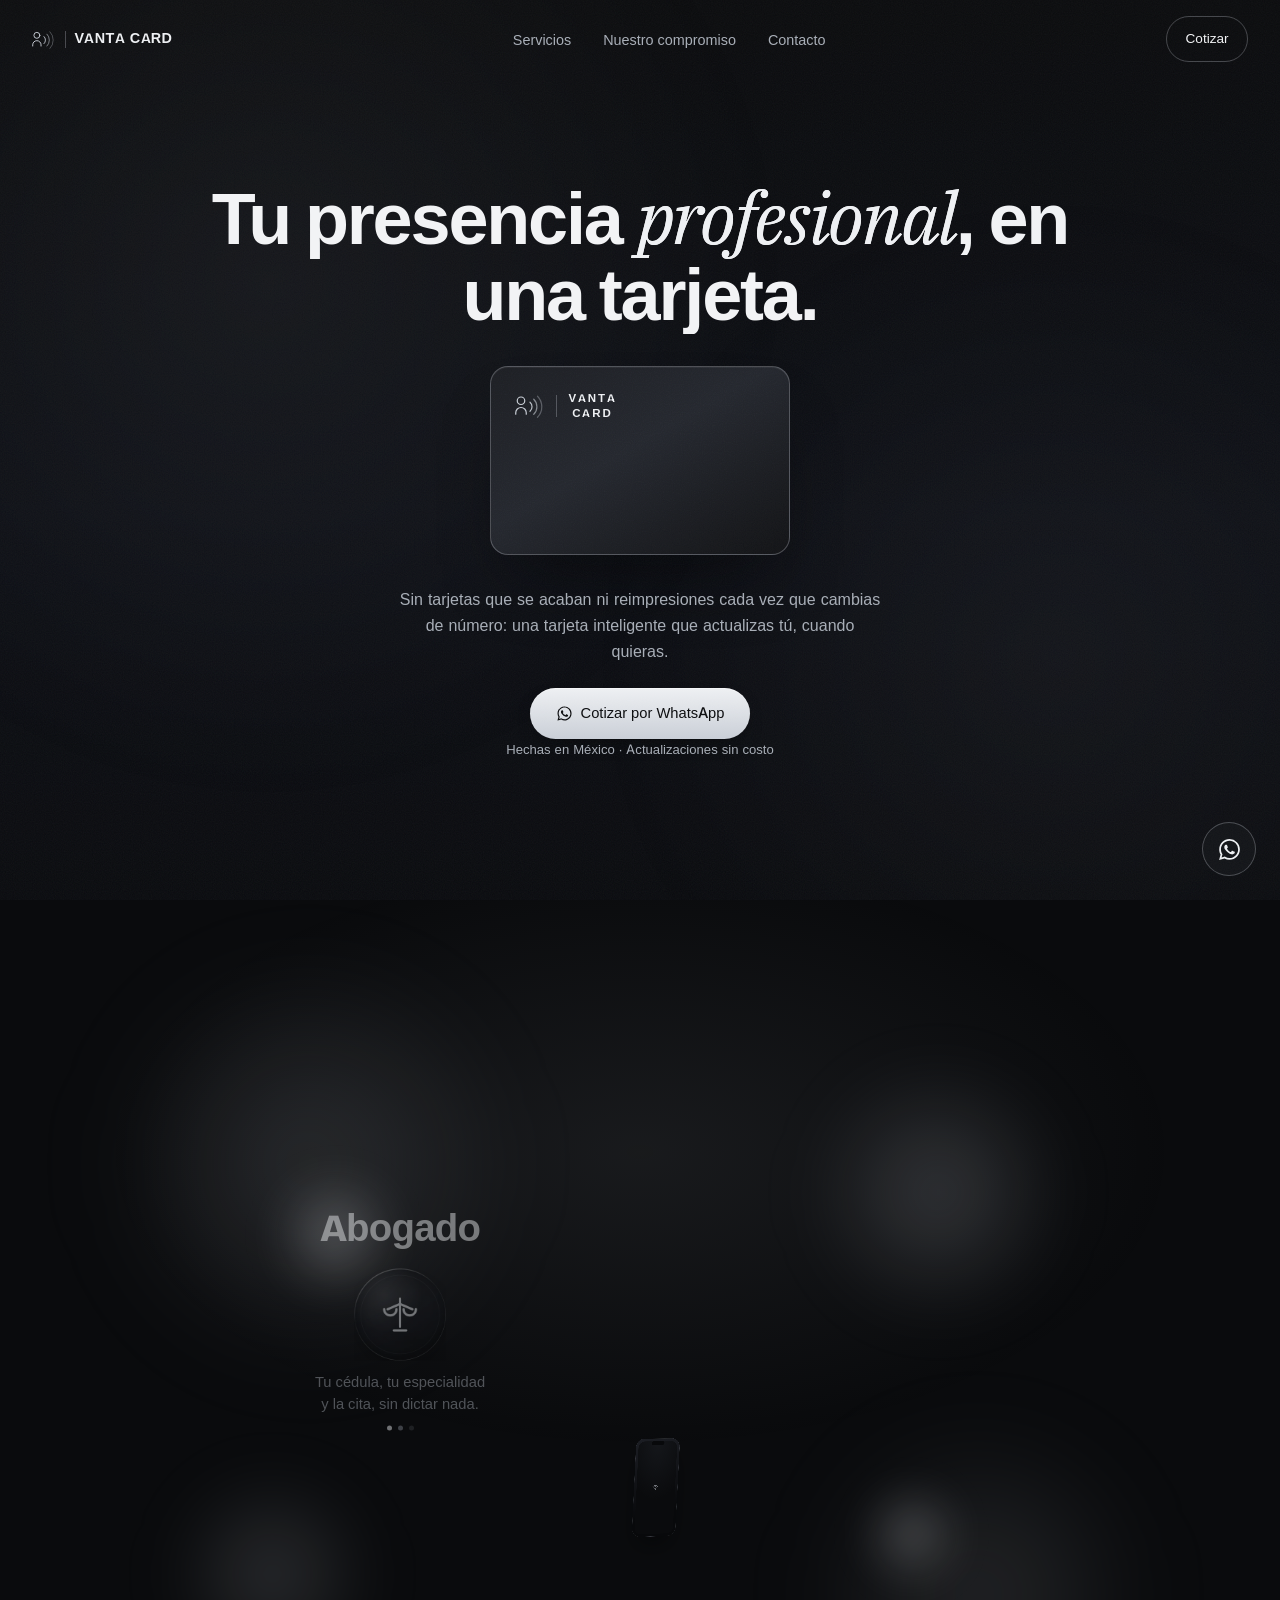
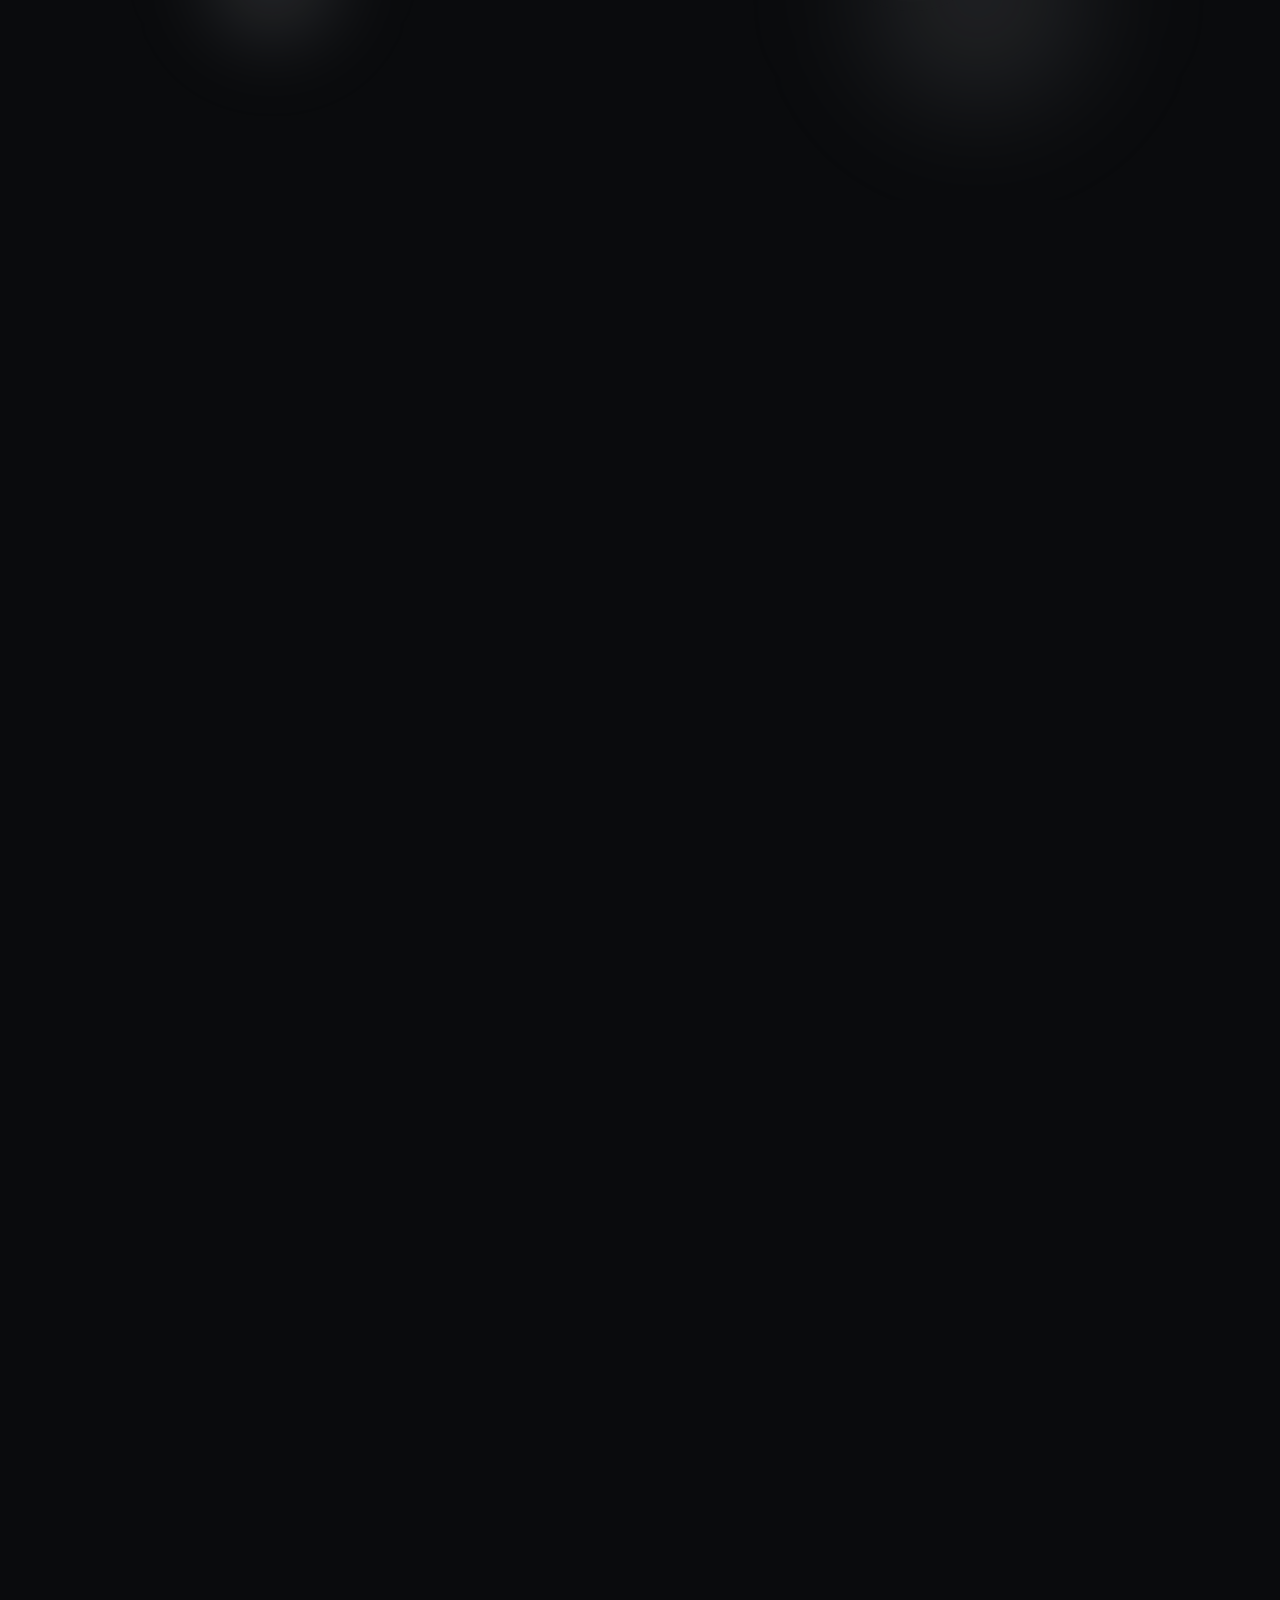
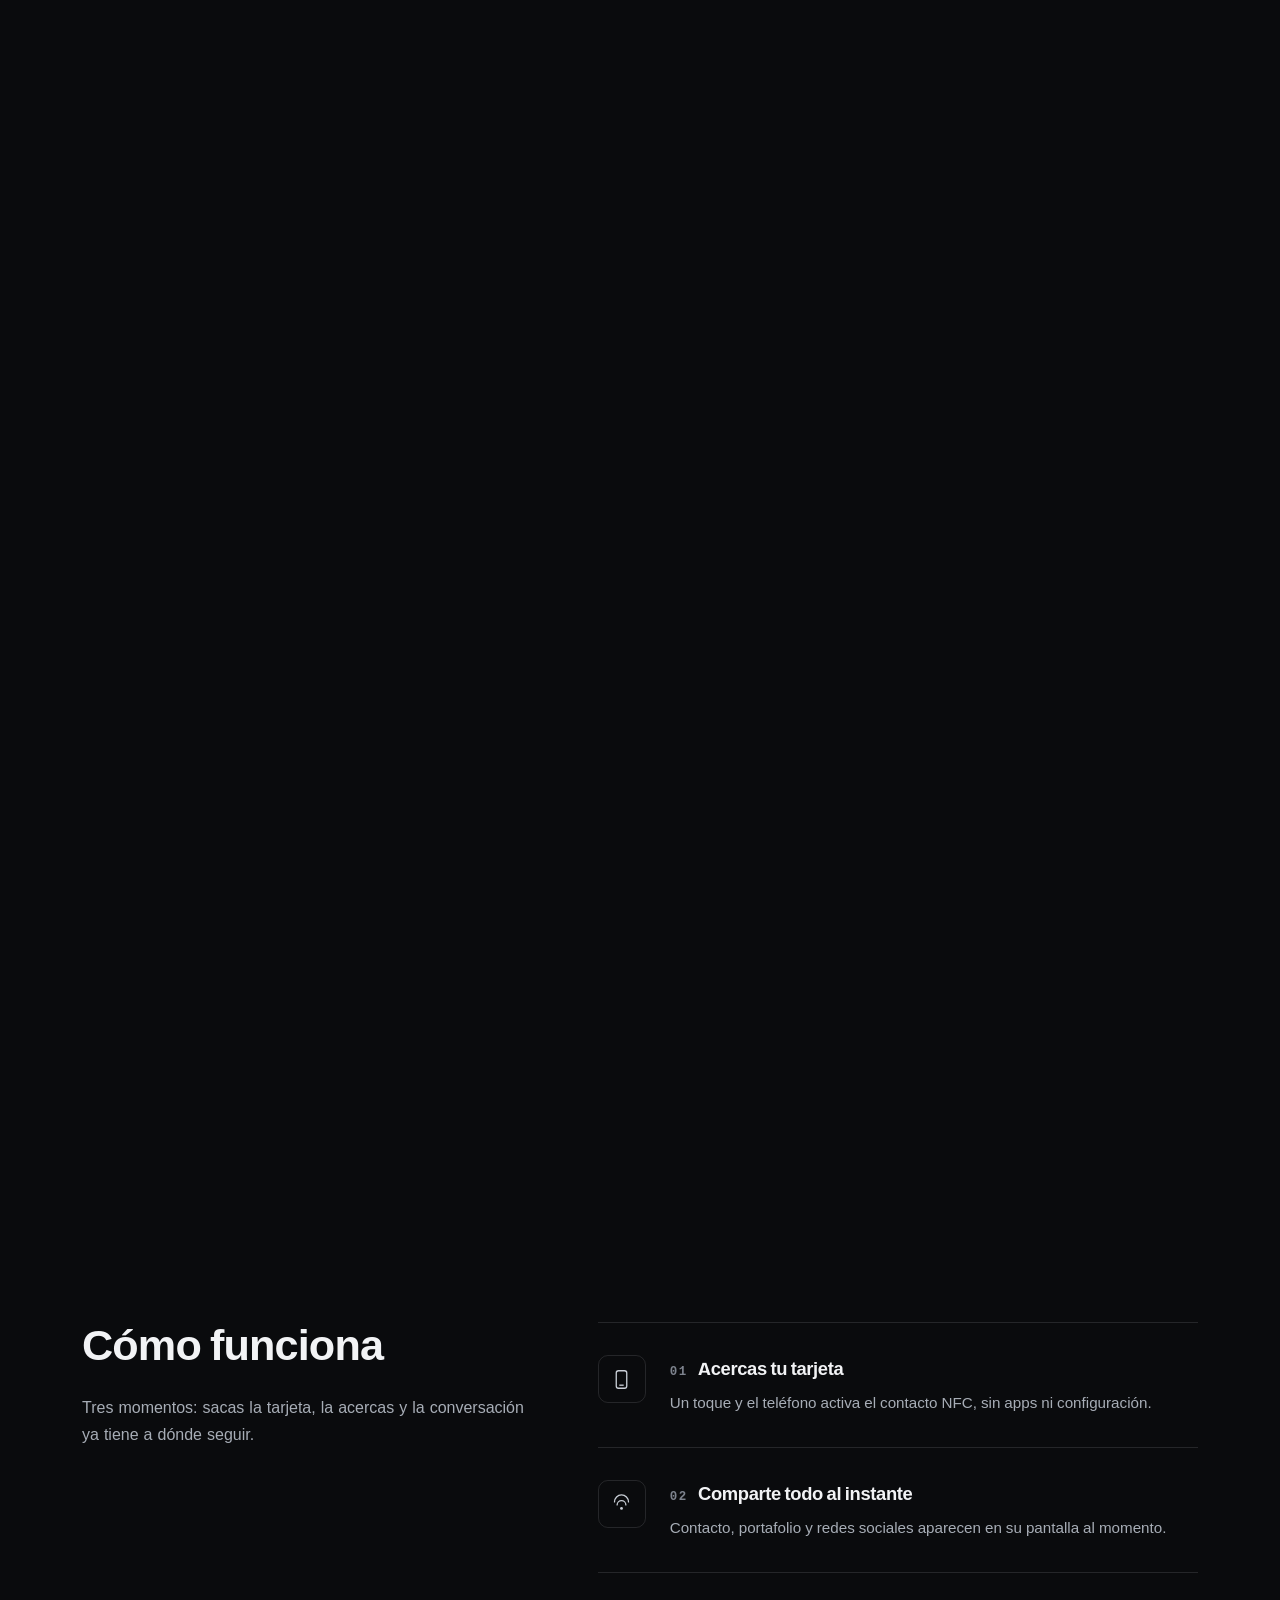
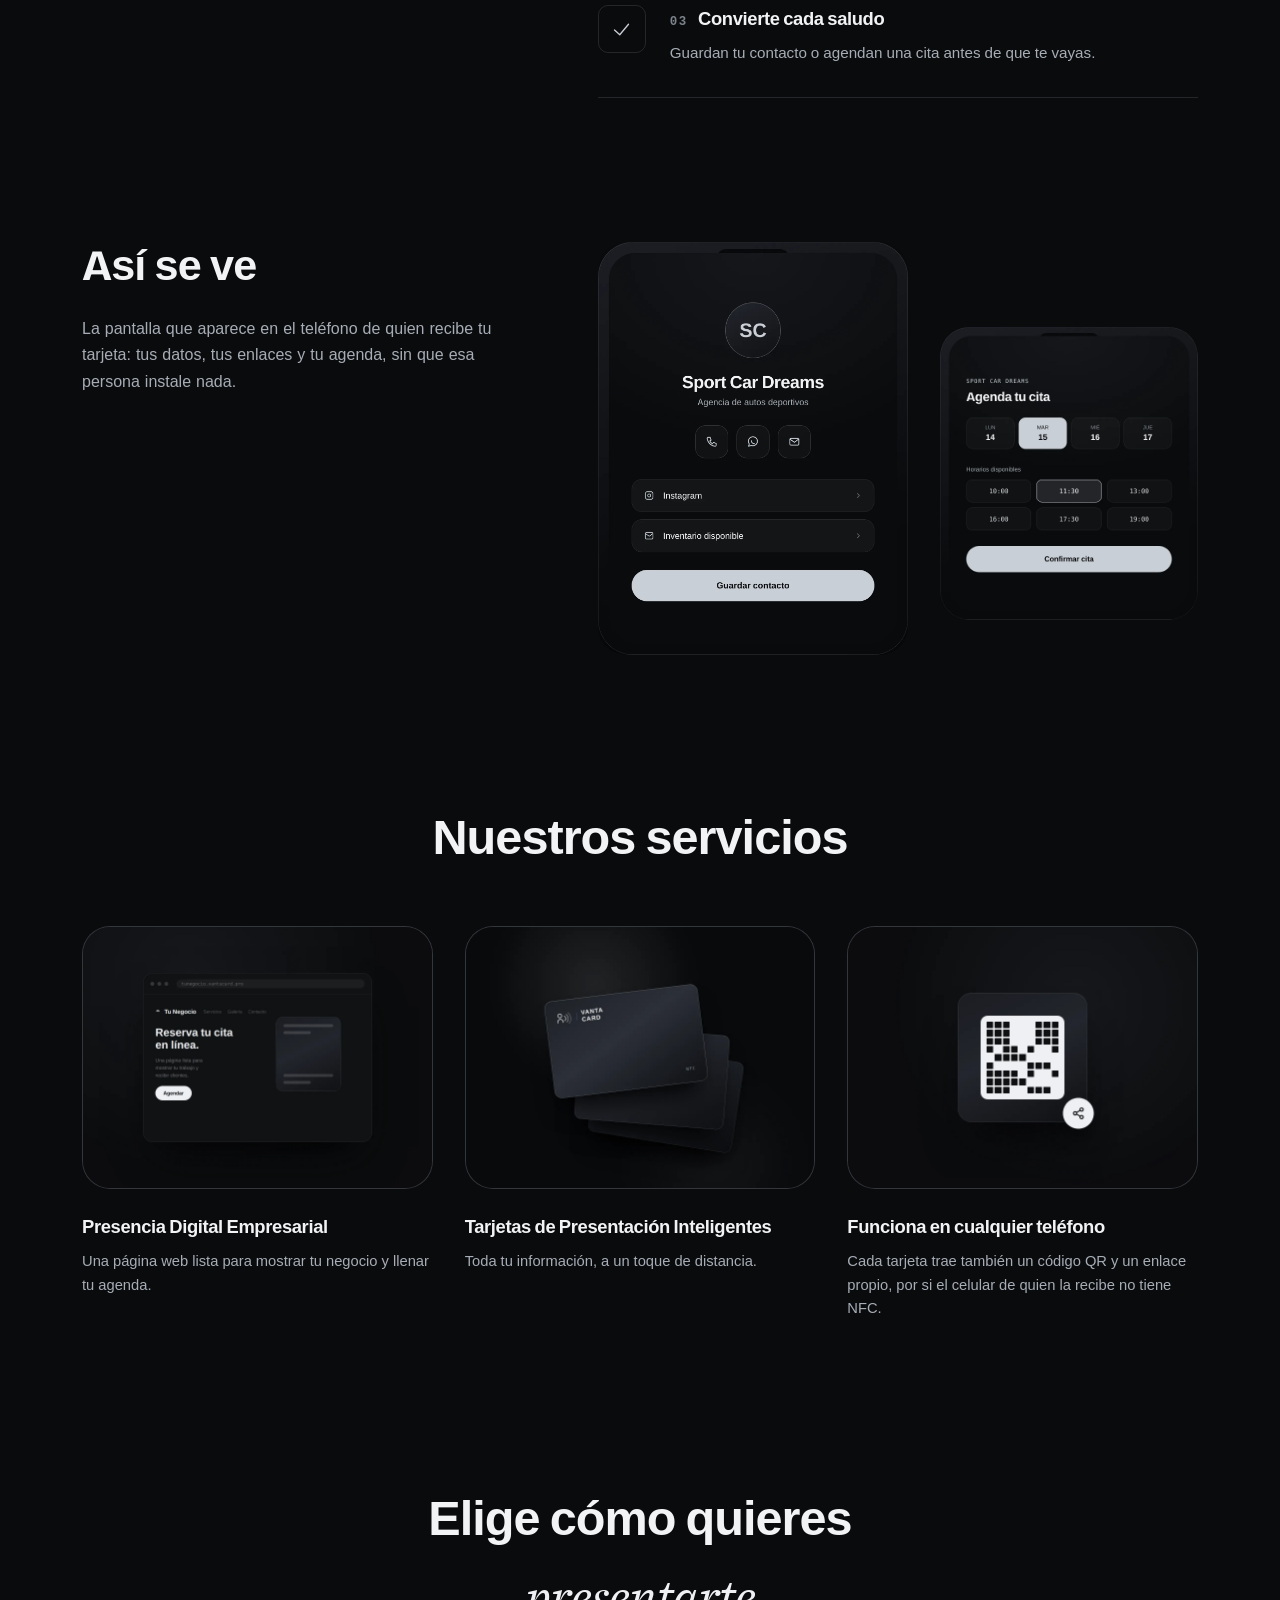
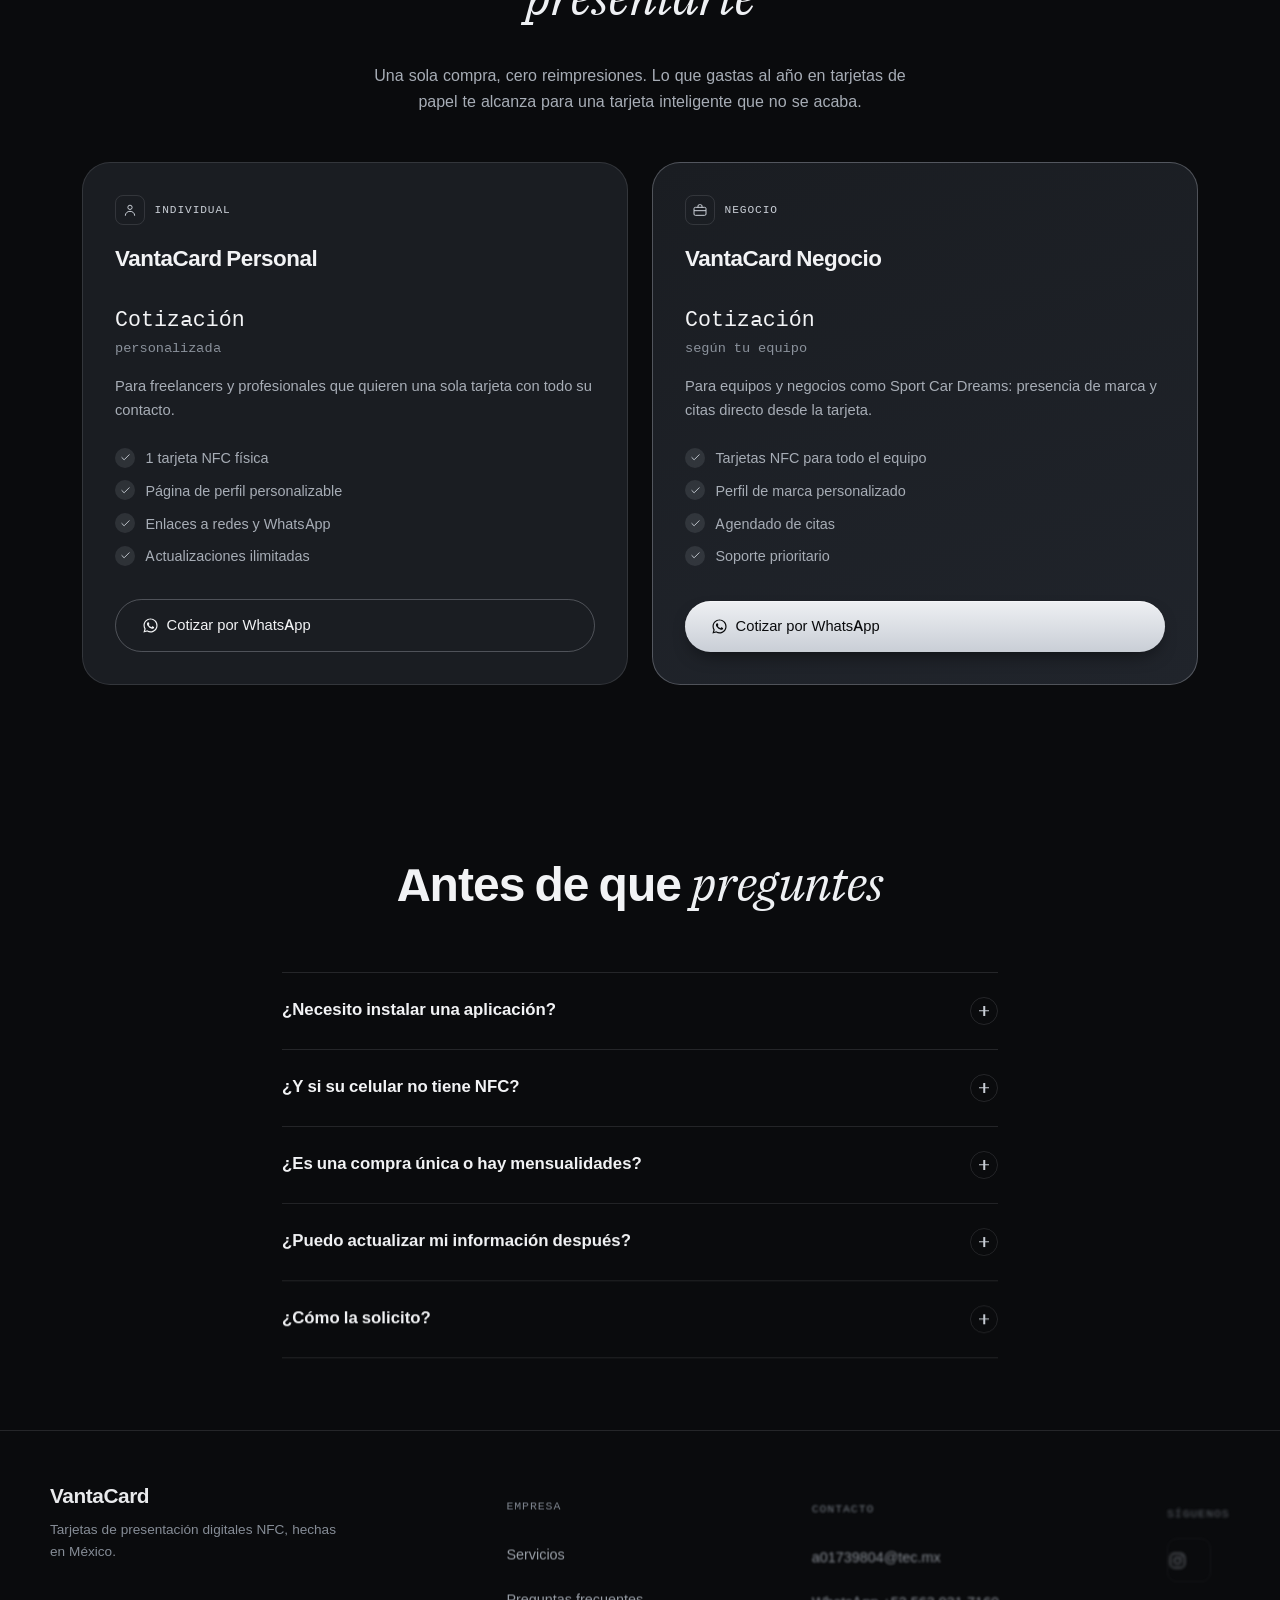
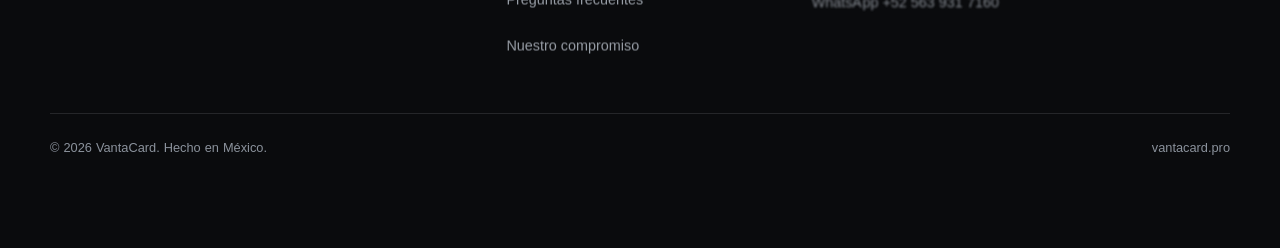
==== vantacard-web/index.html @ 32fe0dd3 "Write the three profiles for the people they name, and close on the card **Abogado, Emprendedor, Emp" ====
<!DOCTYPE html>
<html lang="es">
<head>
<meta charset="UTF-8" />
<meta name="viewport" content="width=device-width, initial-scale=1.0" />
<title>VantaCard: Tarjetas de presentación digitales NFC</title>
<meta name="description" content="Tarjetas de presentación digitales con NFC. Comparte tu contacto, portafolio y redes con un solo toque. Sin apps, sin papel, sin fricción." />
<meta name="theme-color" content="#0a0b0d" />

<!-- Open Graph -->
<meta property="og:type" content="website" />
<meta property="og:site_name" content="VantaCard" />
<meta property="og:title" content="VantaCard: Tarjetas de presentación digitales NFC" />
<meta property="og:description" content="Comparte tu contacto, portafolio y redes con un solo toque. Sin apps, sin papel, sin fricción." />
<meta property="og:url" content="https://vantacard.pro" />
<meta property="og:image" content="https://vantacard.pro/assets/og-image.jpg" />
<meta property="og:image:width" content="1200" />
<meta property="og:image:height" content="630" />
<meta property="og:locale" content="es_MX" />

<!-- Twitter -->
<meta name="twitter:card" content="summary_large_image" />
<meta name="twitter:title" content="VantaCard: Tarjetas de presentación digitales NFC" />
<meta name="twitter:description" content="Comparte tu contacto, portafolio y redes con un solo toque." />
<meta name="twitter:image" content="https://vantacard.pro/assets/og-image.jpg" />

<link rel="canonical" href="https://vantacard.pro" />
<link rel="icon" href="assets/favicon.svg" type="image/svg+xml" />
<link rel="icon" href="assets/favicon-32x32.png" sizes="32x32" type="image/png" />
<link rel="icon" href="assets/favicon-16x16.png" sizes="16x16" type="image/png" />
<link rel="apple-touch-icon" href="assets/apple-touch-icon.png" />
<link rel="manifest" href="manifest.json" />

<link rel="stylesheet" href="css/fonts.css" />
<link rel="stylesheet" href="css/styles.css" />

<script type="application/ld+json">
{
  "@context": "https://schema.org",
  "@type": "Organization",
  "name": "VantaCard",
  "url": "https://vantacard.pro",
  "logo": "https://vantacard.pro/assets/icon-512.png",
  "description": "Tarjetas de presentación digitales NFC. Comparte tu contacto, portafolio y redes con un solo toque.",
  "email": "a01739804@tec.mx",
  "telephone": "+525639317160",
  "sameAs": ["https://www.instagram.com/vantacard.pro/"]
}
</script>
</head>
<body>

<a href="#top" class="skip-link">Saltar al contenido</a>

<div class="tone" aria-hidden="true">
  <div class="tone__wash" id="toneWash"></div>
  <div class="tone__glow tone__glow--a" id="toneGlowA"></div>
  <div class="tone__glow tone__glow--b" id="toneGlowB"></div>
</div>

<nav class="nav" id="nav">
  <a href="#top" class="nav__logo">
    <span class="brand-mark brand-mark--compact">
      <svg class="brand-mark__icon" viewBox="0 0 40 32" fill="none" stroke="currentColor" stroke-width="1.6" stroke-linecap="round">
        <circle cx="8" cy="9" r="5"/>
        <path d="M1 27v-2a7 7 0 0 1 7-7 7 7 0 0 1 7 7v2" stroke-linejoin="round"/>
        <path d="M20 11a8 8 0 0 1 0 12" opacity="0.9"/>
        <path d="M25 7a14 14 0 0 1 0 20" opacity="0.6"/>
        <path d="M30 3a20 20 0 0 1 0 28" opacity="0.35"/>
      </svg>
      <span class="brand-mark__divider" aria-hidden="true"></span>
      <span class="brand-mark__wordmark"><span>Vanta</span><span>Card</span></span>
    </span>
  </a>
  <div class="nav__links">
    <a href="#servicios">Servicios</a>
    <a href="compromiso.html">Nuestro compromiso</a>
    <a href="#contacto">Contacto</a>
  </div>
  <a class="nav__cta" href="https://wa.me/525639317160?text=Hola%20VantaCard%2C%20me%20interesa%20una%20tarjeta%20digital%20NFC.%20%C2%BFMe%20pueden%20dar%20m%C3%A1s%20informaci%C3%B3n%3F" target="_blank" rel="noopener">Cotizar</a>
</nav>

<main id="top">

  <!-- ============== HERO ============== -->
  <section class="identity" id="inicio">
    <div class="identity__inner hero-enter">
      <h1>Tu presencia <span class="accent-italic">profesional</span>, en una tarjeta.</h1>
      <div class="identity__card">
        <div class="card-face__top">
          <span class="brand-mark">
            <svg class="brand-mark__icon" viewBox="0 0 40 32" fill="none" stroke="currentColor" stroke-width="1.6" stroke-linecap="round">
              <circle cx="8" cy="9" r="5"/>
              <path d="M1 27v-2a7 7 0 0 1 7-7 7 7 0 0 1 7 7v2" stroke-linejoin="round"/>
              <path d="M20 11a8 8 0 0 1 0 12" opacity="0.9"/>
              <path d="M25 7a14 14 0 0 1 0 20" opacity="0.6"/>
              <path d="M30 3a20 20 0 0 1 0 28" opacity="0.35"/>
            </svg>
            <span class="brand-mark__divider" aria-hidden="true"></span>
            <span class="brand-mark__wordmark"><span>Vanta</span><span>Card</span></span>
          </span>
        </div>
      </div>
      <p>Sin tarjetas que se acaban ni reimpresiones cada vez que cambias de número: una tarjeta inteligente que actualizas tú, cuando quieras.</p>
      <a class="btn btn--primary" href="https://wa.me/525639317160?text=Hola%20VantaCard%2C%20me%20interesa%20una%20tarjeta%20digital%20NFC.%20%C2%BFMe%20pueden%20dar%20m%C3%A1s%20informaci%C3%B3n%3F" target="_blank" rel="noopener"><svg class="btn__icon" viewBox="0 0 24 24" fill="currentColor" aria-hidden="true"><path d="M12.04 2C6.58 2 2.13 6.45 2.13 11.91c0 1.75.46 3.45 1.32 4.95L2 22l5.25-1.38a9.9 9.9 0 0 0 4.79 1.22h.01c5.46 0 9.91-4.45 9.91-9.91 0-2.65-1.03-5.14-2.9-7.01A9.82 9.82 0 0 0 12.04 2Zm0 18.15h-.01a8.2 8.2 0 0 1-4.19-1.15l-.3-.18-3.12.82.83-3.04-.2-.31a8.22 8.22 0 0 1-1.26-4.38c0-4.54 3.7-8.23 8.25-8.23 2.2 0 4.27.86 5.83 2.42a8.2 8.2 0 0 1 2.41 5.83c0 4.54-3.69 8.22-8.24 8.22Zm4.52-6.16c-.25-.12-1.47-.72-1.69-.81-.23-.08-.39-.12-.56.13-.16.24-.64.8-.78.97-.14.16-.29.18-.54.06-.25-.13-1.05-.39-1.99-1.23-.74-.66-1.23-1.47-1.38-1.72-.14-.25-.01-.38.11-.5.11-.11.25-.29.37-.43.13-.15.17-.25.25-.41.09-.17.04-.31-.02-.43-.06-.13-.56-1.34-.76-1.84-.2-.48-.41-.42-.56-.43h-.48c-.17 0-.43.06-.66.31-.22.25-.87.85-.87 2.07s.9 2.4 1.02 2.56c.12.17 1.75 2.67 4.25 3.75.59.25 1.05.4 1.41.52.59.19 1.13.16 1.56.1.48-.07 1.47-.6 1.68-1.18.21-.58.21-1.08.14-1.18-.06-.11-.22-.17-.47-.29Z"/></svg>Cotizar por WhatsApp</a>
      <p class="hero-note">Hechas en México · Actualizaciones sin costo</p>
    </div>
  </section>

  <!-- ============== 3D SCENE — the demonstration ============== -->
  <section class="hero-scene" id="heroScene" aria-label="Presentación animada de VantaCard">
    <div class="hero-scene__stage" id="stage">

      <div class="orbs orbs--back" id="orbsBack" aria-hidden="true">
        <span class="orb"></span>
        <span class="orb"></span>
      </div>
      <div class="orbs orbs--mid" id="orbsMid" aria-hidden="true">
        <span class="orb"></span>
        <span class="orb"></span>
      </div>

      <div class="scene-3d">
        <div class="scene-3d__world" id="world">

          <div class="card-3d" id="card3d" aria-hidden="true">
            <div class="card-3d__inner">
              <div class="card-face__top">
                <span class="brand-mark">
                  <svg class="brand-mark__icon" viewBox="0 0 40 32" fill="none" stroke="currentColor" stroke-width="1.6" stroke-linecap="round">
                    <circle cx="8" cy="9" r="5"/>
                    <path d="M1 27v-2a7 7 0 0 1 7-7 7 7 0 0 1 7 7v2" stroke-linejoin="round"/>
                    <path d="M20 11a8 8 0 0 1 0 12" opacity="0.9"/>
                    <path d="M25 7a14 14 0 0 1 0 20" opacity="0.6"/>
                    <path d="M30 3a20 20 0 0 1 0 28" opacity="0.35"/>
                  </svg>
                  <span class="brand-mark__divider" aria-hidden="true"></span>
                  <span class="brand-mark__wordmark"><span>Vanta</span><span>Card</span></span>
                </span>
              </div>
              <div>
                <div class="card-3d__name">Sport Car Dreams</div>
                <div class="card-3d__role">Cuenta de negocio · NFC 013</div>
              </div>
            </div>
          </div>

          <div class="phone-3d" id="phone3d" aria-hidden="true">
            <div class="phone-3d__inner">
              <div class="phone-3d__notch"></div>
              <div class="phone-3d__screen" id="phoneScreen">
                <svg class="phone-3d__glyph" viewBox="0 0 24 24" fill="none" stroke="currentColor" stroke-width="1.4">
                  <path d="M4 9a8 8 0 0 1 12 0" stroke-linecap="round"/>
                  <path d="M6.5 11.5a5 5 0 0 1 8 0" stroke-linecap="round"/>
                  <path d="M9 14a2 2 0 0 1 3 0" stroke-linecap="round"/>
                  <circle cx="10.5" cy="16.2" r="1.2" fill="currentColor" stroke="none"/>
                </svg>
              </div>
            </div>
          </div>

          <div class="nfc-ripple" id="nfcRipple" aria-hidden="true"></div>
          <div class="screen-glow" id="screenGlow" aria-hidden="true"></div>
          <div class="contact-shadow" id="contactShadow" aria-hidden="true"></div>

        </div>
      </div>

      <div class="orbs orbs--front" id="orbsFront" aria-hidden="true">
        <span class="orb"></span>
        <span class="orb"></span>
      </div>


      <!-- Plays once on load, independent of scroll: the card spins and
           flies to one side to show who it's for, then spins back to
           center before the phone-approach animation (scroll-driven)
           takes over. -->
      <div class="profile-panel" id="profilePanel" aria-hidden="true">
        <span class="profile-panel__label" id="profileLabel">Abogado</span>
        <img class="profile-panel__icon" id="profileIcon" src="assets/badge-abogado.webp" alt="" width="200" height="200" />
        <p class="profile-panel__benefit" id="profileBenefit">Tu cédula, tu especialidad y la cita, sin dictar nada.</p>
        <div class="profile-panel__dots" id="profileDots">
          <span class="profile-panel__dot profile-panel__dot--active"></span>
          <span class="profile-panel__dot"></span>
          <span class="profile-panel__dot"></span>
        </div>
      </div>

      <!-- Fades in during the very last stretch of the pinned
           animation, mirroring the identity section's own headline
           word for word (kept out of the accessibility tree since
           it's a transient echo, not new content) — so the moment
           the scene finishes fading out, that message is already on
           screen instead of a stretch of empty black before the real
           section scrolls up into view. -->
      <p class="hero-payoff" id="heroPayoff" aria-hidden="true">Un toque y ya estás en su teléfono.</p>

    </div>
  </section>

  <!-- ============== REVEALED CONTENT ============== -->
  <div class="reveal-content" id="revealContent">


    <section class="chapter" id="como-funciona">
      <div class="chapter__aside reveal-group">
        <h2>Cómo funciona</h2>
        <p>Tres momentos: sacas la tarjeta, la acercas y la conversación ya tiene a dónde seguir.</p>
      </div>
      <div class="chapter__body steps">

        <article class="step reveal-up">
          <span class="step__icon">
            <svg viewBox="0 0 24 24" fill="none" stroke="currentColor" stroke-width="1.5">
              <rect x="6" y="2" width="12" height="20" rx="2.5"/>
              <path d="M9.5 18.5h5"/>
            </svg>
          </span>
          <div>
            <h3 class="step__title"><span class="step__index">01</span>Acercas tu tarjeta</h3>
            <p>Un toque y el teléfono activa el contacto NFC, sin apps ni configuración.</p>
          </div>
        </article>

        <article class="step reveal-up">
          <span class="step__icon">
            <svg viewBox="0 0 24 24" fill="none" stroke="currentColor" stroke-width="1.5">
              <path d="M4 9a8 8 0 0 1 16 0" stroke-linecap="round"/>
              <path d="M7 12.5a5 5 0 0 1 10 0" stroke-linecap="round"/>
              <circle cx="12" cy="16.5" r="1.6" fill="currentColor" stroke="none"/>
            </svg>
          </span>
          <div>
            <h3 class="step__title"><span class="step__index">02</span>Comparte todo al instante</h3>
            <p>Contacto, portafolio y redes sociales aparecen en su pantalla al momento.</p>
          </div>
        </article>

        <article class="step reveal-up">
          <span class="step__icon">
            <svg viewBox="0 0 24 24" fill="none" stroke="currentColor" stroke-width="1.5">
              <path d="M4 12.5 10 18 20 6" stroke-linecap="round" stroke-linejoin="round"/>
            </svg>
          </span>
          <div>
            <h3 class="step__title"><span class="step__index">03</span>Convierte cada saludo</h3>
            <p>Guardan tu contacto o agendan una cita antes de que te vayas.</p>
          </div>
        </article>

      </div>
    </section>

    <section class="chapter showcase" id="asi-se-ve">
      <div class="chapter__aside reveal-group">
        <h2>Así se ve</h2>
        <p>La pantalla que aparece en el teléfono de quien recibe tu tarjeta: tus datos, tus enlaces y tu agenda, sin que esa persona instale nada.</p>
      </div>
      <div class="chapter__body showcase__gallery">
        <div class="showcase__item showcase__item--main reveal-up">
          <img src="assets/mockup-profile.webp" alt="Pantalla de perfil compartido de VantaCard, con botones de llamada, WhatsApp, correo, Instagram e inventario" loading="lazy" width="600" height="800" />
        </div>
        <div class="showcase__item showcase__item--secondary reveal-up">
          <img src="assets/mockup-agenda.webp" alt="Pantalla para agendar una cita, con selector de día y horarios disponibles" loading="lazy" width="600" height="680" />
        </div>
      </div>
    </section>

    <section class="offerings" id="servicios">
      <div class="offerings__head reveal-group">
        <h2>Nuestros servicios</h2>
      </div>
      <div class="offerings__grid">
        <article class="offerings__item reveal-up">
          <div class="offerings__media">
            <img src="assets/service-web.webp" alt="Vista de una página web de negocio con navegación, encabezado y botón para agendar" loading="lazy" width="1400" height="1080" />
          </div>
          <h3>Presencia Digital Empresarial</h3>
          <p>Una página web lista para mostrar tu negocio y llenar tu agenda.</p>
        </article>
        <article class="offerings__item reveal-up">
          <div class="offerings__media">
            <img src="assets/service-cards.webp" alt="Tres tarjetas VantaCard con NFC, flotando en cascada" loading="lazy" width="1400" height="1080" />
          </div>
          <h3>Tarjetas de Presentación Inteligentes</h3>
          <p>Toda tu información, a un toque de distancia.</p>
        </article>
        <article class="offerings__item reveal-up">
          <div class="offerings__media">
            <img src="assets/service-qr.webp" alt="Tarjeta VantaCard con un código QR y un ícono de compartir" loading="lazy" width="1400" height="1080" />
          </div>
          <h3>Funciona en cualquier teléfono</h3>
          <p>Cada tarjeta trae también un código QR y un enlace propio, por si el celular de quien la recibe no tiene NFC.</p>
        </article>
      </div>
    </section>

    <section class="services" id="planes">
      <div class="services__head reveal-group">
        <h2>Elige cómo quieres <span class="accent-italic">presentarte</span></h2>
        <p class="services__lede">Una sola compra, cero reimpresiones. Lo que gastas al año en tarjetas de papel te alcanza para una tarjeta inteligente que no se acaba.</p>
      </div>

      <div class="services__grid">

        <article class="plan reveal-up">
          <div class="plan__head">
            <span class="plan__icon">
              <svg viewBox="0 0 24 24" fill="none" stroke="currentColor" stroke-width="1.5"><circle cx="12" cy="8" r="3.2"/><path d="M5 20c0-3.5 3.1-6 7-6s7 2.5 7 6" stroke-linecap="round"/></svg>
            </span>
            <p class="plan__tag">Individual</p>
          </div>
          <h3 class="plan__name">VantaCard Personal</h3>
          <p class="plan__price plan__price--quote">Cotización <span>personalizada</span></p>
          <p class="plan__desc">Para freelancers y profesionales que quieren una sola tarjeta con todo su contacto.</p>
          <ul class="plan__features">
            <li>
              <span class="plan__check"><svg viewBox="0 0 24 24" fill="none" stroke="currentColor" stroke-width="2"><path d="M20 6 9 17l-5-5" stroke-linecap="round" stroke-linejoin="round"/></svg></span>
              1 tarjeta NFC física
            </li>
            <li>
              <span class="plan__check"><svg viewBox="0 0 24 24" fill="none" stroke="currentColor" stroke-width="2"><path d="M20 6 9 17l-5-5" stroke-linecap="round" stroke-linejoin="round"/></svg></span>
              Página de perfil personalizable
            </li>
            <li>
              <span class="plan__check"><svg viewBox="0 0 24 24" fill="none" stroke="currentColor" stroke-width="2"><path d="M20 6 9 17l-5-5" stroke-linecap="round" stroke-linejoin="round"/></svg></span>
              Enlaces a redes y WhatsApp
            </li>
            <li>
              <span class="plan__check"><svg viewBox="0 0 24 24" fill="none" stroke="currentColor" stroke-width="2"><path d="M20 6 9 17l-5-5" stroke-linecap="round" stroke-linejoin="round"/></svg></span>
              Actualizaciones ilimitadas
            </li>
          </ul>
          <a class="btn btn--ghost" href="https://wa.me/525639317160?text=Hola%20VantaCard%2C%20me%20interesa%20el%20plan%20VantaCard%20Personal.%20%C2%BFMe%20pueden%20dar%20m%C3%A1s%20informaci%C3%B3n%3F" target="_blank" rel="noopener"><svg class="btn__icon" viewBox="0 0 24 24" fill="currentColor" aria-hidden="true"><path d="M12.04 2C6.58 2 2.13 6.45 2.13 11.91c0 1.75.46 3.45 1.32 4.95L2 22l5.25-1.38a9.9 9.9 0 0 0 4.79 1.22h.01c5.46 0 9.91-4.45 9.91-9.91 0-2.65-1.03-5.14-2.9-7.01A9.82 9.82 0 0 0 12.04 2Zm0 18.15h-.01a8.2 8.2 0 0 1-4.19-1.15l-.3-.18-3.12.82.83-3.04-.2-.31a8.22 8.22 0 0 1-1.26-4.38c0-4.54 3.7-8.23 8.25-8.23 2.2 0 4.27.86 5.83 2.42a8.2 8.2 0 0 1 2.41 5.83c0 4.54-3.69 8.22-8.24 8.22Zm4.52-6.16c-.25-.12-1.47-.72-1.69-.81-.23-.08-.39-.12-.56.13-.16.24-.64.8-.78.97-.14.16-.29.18-.54.06-.25-.13-1.05-.39-1.99-1.23-.74-.66-1.23-1.47-1.38-1.72-.14-.25-.01-.38.11-.5.11-.11.25-.29.37-.43.13-.15.17-.25.25-.41.09-.17.04-.31-.02-.43-.06-.13-.56-1.34-.76-1.84-.2-.48-.41-.42-.56-.43h-.48c-.17 0-.43.06-.66.31-.22.25-.87.85-.87 2.07s.9 2.4 1.02 2.56c.12.17 1.75 2.67 4.25 3.75.59.25 1.05.4 1.41.52.59.19 1.13.16 1.56.1.48-.07 1.47-.6 1.68-1.18.21-.58.21-1.08.14-1.18-.06-.11-.22-.17-.47-.29Z"/></svg>Cotizar por WhatsApp</a>
        </article>

        <article class="plan plan--featured reveal-up">
          <div class="plan__head">
            <span class="plan__icon">
              <svg viewBox="0 0 24 24" fill="none" stroke="currentColor" stroke-width="1.5"><rect x="3" y="8" width="18" height="12" rx="2"/><path d="M9 8V6a2 2 0 0 1 2-2h2a2 2 0 0 1 2 2v2" stroke-linecap="round" stroke-linejoin="round"/><path d="M3 13h18"/></svg>
            </span>
            <p class="plan__tag">Negocio</p>
          </div>
          <h3 class="plan__name">VantaCard Negocio</h3>
          <p class="plan__price plan__price--quote">Cotización <span>según tu equipo</span></p>
          <p class="plan__desc">Para equipos y negocios como Sport Car Dreams: presencia de marca y citas directo desde la tarjeta.</p>
          <ul class="plan__features">
            <li>
              <span class="plan__check"><svg viewBox="0 0 24 24" fill="none" stroke="currentColor" stroke-width="2"><path d="M20 6 9 17l-5-5" stroke-linecap="round" stroke-linejoin="round"/></svg></span>
              Tarjetas NFC para todo el equipo
            </li>
            <li>
              <span class="plan__check"><svg viewBox="0 0 24 24" fill="none" stroke="currentColor" stroke-width="2"><path d="M20 6 9 17l-5-5" stroke-linecap="round" stroke-linejoin="round"/></svg></span>
              Perfil de marca personalizado
            </li>
            <li>
              <span class="plan__check"><svg viewBox="0 0 24 24" fill="none" stroke="currentColor" stroke-width="2"><path d="M20 6 9 17l-5-5" stroke-linecap="round" stroke-linejoin="round"/></svg></span>
              Agendado de citas
            </li>
            <li>
              <span class="plan__check"><svg viewBox="0 0 24 24" fill="none" stroke="currentColor" stroke-width="2"><path d="M20 6 9 17l-5-5" stroke-linecap="round" stroke-linejoin="round"/></svg></span>
              Soporte prioritario
            </li>
          </ul>
          <a class="btn btn--primary" href="https://wa.me/525639317160?text=Hola%20VantaCard%2C%20me%20interesa%20el%20plan%20VantaCard%20Negocio.%20%C2%BFMe%20pueden%20dar%20m%C3%A1s%20informaci%C3%B3n%3F" target="_blank" rel="noopener"><svg class="btn__icon" viewBox="0 0 24 24" fill="currentColor" aria-hidden="true"><path d="M12.04 2C6.58 2 2.13 6.45 2.13 11.91c0 1.75.46 3.45 1.32 4.95L2 22l5.25-1.38a9.9 9.9 0 0 0 4.79 1.22h.01c5.46 0 9.91-4.45 9.91-9.91 0-2.65-1.03-5.14-2.9-7.01A9.82 9.82 0 0 0 12.04 2Zm0 18.15h-.01a8.2 8.2 0 0 1-4.19-1.15l-.3-.18-3.12.82.83-3.04-.2-.31a8.22 8.22 0 0 1-1.26-4.38c0-4.54 3.7-8.23 8.25-8.23 2.2 0 4.27.86 5.83 2.42a8.2 8.2 0 0 1 2.41 5.83c0 4.54-3.69 8.22-8.24 8.22Zm4.52-6.16c-.25-.12-1.47-.72-1.69-.81-.23-.08-.39-.12-.56.13-.16.24-.64.8-.78.97-.14.16-.29.18-.54.06-.25-.13-1.05-.39-1.99-1.23-.74-.66-1.23-1.47-1.38-1.72-.14-.25-.01-.38.11-.5.11-.11.25-.29.37-.43.13-.15.17-.25.25-.41.09-.17.04-.31-.02-.43-.06-.13-.56-1.34-.76-1.84-.2-.48-.41-.42-.56-.43h-.48c-.17 0-.43.06-.66.31-.22.25-.87.85-.87 2.07s.9 2.4 1.02 2.56c.12.17 1.75 2.67 4.25 3.75.59.25 1.05.4 1.41.52.59.19 1.13.16 1.56.1.48-.07 1.47-.6 1.68-1.18.21-.58.21-1.08.14-1.18-.06-.11-.22-.17-.47-.29Z"/></svg>Cotizar por WhatsApp</a>
        </article>

      </div>
    </section>

    <section class="faq" id="faq">
      <div class="faq__head reveal-group">
        <h2>Antes de que <span class="accent-italic">preguntes</span></h2>
      </div>
      <div class="faq__list">
        <details class="faq__item reveal-up">
          <summary>¿Necesito instalar una aplicación?<span class="faq__icon" aria-hidden="true"></span></summary>
          <div class="faq__panel">
            <p>No. Un toque activa el contacto por NFC directamente en el teléfono de quien la recibe, sin apps ni configuración de ningún lado.</p>
          </div>
        </details>
        <details class="faq__item reveal-up">
          <summary>¿Y si su celular no tiene NFC?<span class="faq__icon" aria-hidden="true"></span></summary>
          <div class="faq__panel">
            <p>Cada tarjeta trae también un código QR y un enlace propio, así que funciona igual en cualquier teléfono.</p>
          </div>
        </details>
        <details class="faq__item reveal-up">
          <summary>¿Es una compra única o hay mensualidades?<span class="faq__icon" aria-hidden="true"></span></summary>
          <div class="faq__panel">
            <p>Es una sola compra. Sin mensualidades ni reimpresiones: la tarjeta física no cambia, pero tu información sí puede.</p>
          </div>
        </details>
        <details class="faq__item reveal-up">
          <summary>¿Puedo actualizar mi información después?<span class="faq__icon" aria-hidden="true"></span></summary>
          <div class="faq__panel">
            <p>Sí, las actualizaciones son ilimitadas. Cambias tu número, tu cargo o tus redes cuando quieras, sin reimprimir nada ni pagar extra.</p>
          </div>
        </details>
        <details class="faq__item reveal-up">
          <summary>¿Cómo la solicito?<span class="faq__icon" aria-hidden="true"></span></summary>
          <div class="faq__panel">
            <p>Escríbenos por WhatsApp y coordinamos tu demo y tu pedido directamente.</p>
          </div>
        </details>
      </div>
    </section>

    <footer class="footer" id="contacto">
      <div class="footer__inner">
        <div class="footer__brand reveal-up">
          <h3>VantaCard</h3>
          <p>Tarjetas de presentación digitales NFC, hechas en México.</p>
        </div>
        <div class="footer__col reveal-up">
          <h4>Empresa</h4>
          <ul>
            <li><a href="#servicios">Servicios</a></li>
            <li><a href="#faq">Preguntas frecuentes</a></li>
            <li><a href="compromiso.html">Nuestro compromiso</a></li>
          </ul>
        </div>
        <div class="footer__col reveal-up">
          <h4>Contacto</h4>
          <ul>
            <li><a href="mailto:a01739804@tec.mx">a01739804@tec.mx</a></li>
            <li><a href="https://wa.me/525639317160?text=Hola%20VantaCard%2C%20me%20interesa%20una%20tarjeta%20digital%20NFC.%20%C2%BFMe%20pueden%20dar%20m%C3%A1s%20informaci%C3%B3n%3F" target="_blank" rel="noopener">WhatsApp +52 563 931 7160</a></li>
          </ul>
        </div>
        <div class="footer__col reveal-up">
          <h4>Síguenos</h4>
          <a class="social-link" id="instagramLink" href="https://www.instagram.com/vantacard.pro/" target="_blank" rel="noopener" aria-label="VantaCard en Instagram">
            <svg viewBox="0 0 24 24" fill="none" stroke="currentColor" stroke-width="1.5" stroke-linecap="round" stroke-linejoin="round" aria-hidden="true">
              <rect x="3" y="3" width="18" height="18" rx="5.2"/>
              <circle cx="12" cy="12" r="4"/>
              <circle cx="17.3" cy="6.7" r="1.15" fill="currentColor" stroke="none"/>
            </svg>
          </a>
        </div>
      </div>
      <div class="footer__bottom">
        <span>© 2026 VantaCard. Hecho en México.</span>
        <span>vantacard.pro</span>
      </div>
    </footer>

  </div>

</main>

<a class="wa-fab" href="https://wa.me/525639317160?text=Hola%20VantaCard%2C%20me%20interesa%20una%20tarjeta%20digital%20NFC.%20%C2%BFMe%20pueden%20dar%20m%C3%A1s%20informaci%C3%B3n%3F" target="_blank" rel="noopener" aria-label="Escríbenos por WhatsApp">
  <svg viewBox="0 0 24 24" fill="currentColor" aria-hidden="true"><path d="M12.04 2C6.58 2 2.13 6.45 2.13 11.91c0 1.75.46 3.45 1.32 4.95L2 22l5.25-1.38a9.9 9.9 0 0 0 4.79 1.22h.01c5.46 0 9.91-4.45 9.91-9.91 0-2.65-1.03-5.14-2.9-7.01A9.82 9.82 0 0 0 12.04 2Zm0 18.15h-.01a8.2 8.2 0 0 1-4.19-1.15l-.3-.18-3.12.82.83-3.04-.2-.31a8.22 8.22 0 0 1-1.26-4.38c0-4.54 3.7-8.23 8.25-8.23 2.2 0 4.27.86 5.83 2.42a8.2 8.2 0 0 1 2.41 5.83c0 4.54-3.69 8.22-8.24 8.22Zm4.52-6.16c-.25-.12-1.47-.72-1.69-.81-.23-.08-.39-.12-.56.13-.16.24-.64.8-.78.97-.14.16-.29.18-.54.06-.25-.13-1.05-.39-1.99-1.23-.74-.66-1.23-1.47-1.38-1.72-.14-.25-.01-.38.11-.5.11-.11.25-.29.37-.43.13-.15.17-.25.25-.41.09-.17.04-.31-.02-.43-.06-.13-.56-1.34-.76-1.84-.2-.48-.41-.42-.56-.43h-.48c-.17 0-.43.06-.66.31-.22.25-.87.85-.87 2.07s.9 2.4 1.02 2.56c.12.17 1.75 2.67 4.25 3.75.59.25 1.05.4 1.41.52.59.19 1.13.16 1.56.1.48-.07 1.47-.6 1.68-1.18.21-.58.21-1.08.14-1.18-.06-.11-.22-.17-.47-.29Z"/></svg>
</a>

<script src="js/vendor/gsap.min.js"></script>
<script src="js/vendor/ScrollTrigger.min.js"></script>
<script src="js/tone.js"></script>
<script src="js/main.js"></script>
</body>
</html>
---- vantacard-web/css/fonts.css ----
/* Self-hosted fonts. Vendored the same way GSAP is (see js/vendor/):
   this sandbox's network policy blocks fonts.googleapis.com
   intermittently, and self-hosting is also just faster/more
   reliable in production (no third-party render-blocking request). */

@font-face {
  font-family: "Bricolage Grotesque";
  font-style: normal;
  font-weight: 400;
  font-display: swap;
  src: url("../assets/fonts/bricolage-grotesque-400.woff2") format("woff2");
}
@font-face {
  font-family: "Bricolage Grotesque";
  font-style: normal;
  font-weight: 500;
  font-display: swap;
  src: url("../assets/fonts/bricolage-grotesque-500.woff2") format("woff2");
}
@font-face {
  font-family: "Bricolage Grotesque";
  font-style: normal;
  font-weight: 600;
  font-display: swap;
  src: url("../assets/fonts/bricolage-grotesque-600.woff2") format("woff2");
}
@font-face {
  font-family: "Bricolage Grotesque";
  font-style: normal;
  font-weight: 700;
  font-display: swap;
  src: url("../assets/fonts/bricolage-grotesque-700.woff2") format("woff2");
}
@font-face {
  font-family: "Bricolage Grotesque";
  font-style: normal;
  font-weight: 800;
  font-display: swap;
  src: url("../assets/fonts/bricolage-grotesque-800.woff2") format("woff2");
}

@font-face {
  font-family: "Inter";
  font-style: normal;
  font-weight: 400;
  font-display: swap;
  src: url("../assets/fonts/inter-400.woff2") format("woff2");
}
@font-face {
  font-family: "Inter";
  font-style: normal;
  font-weight: 500;
  font-display: swap;
  src: url("../assets/fonts/inter-500.woff2") format("woff2");
}
@font-face {
  font-family: "Inter";
  font-style: normal;
  font-weight: 600;
  font-display: swap;
  src: url("../assets/fonts/inter-600.woff2") format("woff2");
}
@font-face {
  font-family: "Inter";
  font-style: normal;
  font-weight: 700;
  font-display: swap;
  src: url("../assets/fonts/inter-700.woff2") format("woff2");
}

@font-face {
  font-family: "IBM Plex Serif";
  font-style: normal;
  font-weight: 400;
  font-display: swap;
  src: url("../assets/fonts/ibm-plex-serif-400.woff2") format("woff2");
}
@font-face {
  font-family: "IBM Plex Serif";
  font-style: italic;
  font-weight: 400;
  font-display: swap;
  src: url("../assets/fonts/ibm-plex-serif-400-italic.woff2") format("woff2");
}

@font-face {
  font-family: "IBM Plex Mono";
  font-style: normal;
  font-weight: 400;
  font-display: swap;
  src: url("../assets/fonts/ibm-plex-mono-400.woff2") format("woff2");
}
@font-face {
  font-family: "IBM Plex Mono";
  font-style: normal;
  font-weight: 500;
  font-display: swap;
  src: url("../assets/fonts/ibm-plex-mono-500.woff2") format("woff2");
}
---- vantacard-web/css/styles.css ----
/* ============================================================
   VantaCard — Design System
   Un solo mundo visual oscuro. Silver/chrome sobre casi-negro frío.
   ============================================================ */

:root {
  /* Color */
  --bg: #0a0b0d;
  --bg-raised: #131519;
  --bg-card: #1a1d22;
  --accent: #c9ced6;
  --accent-rgb: 201, 206, 214;
  --accent-strong: #eef0f3;
  --accent-dim: #7d838d;
  --text-primary: #f2f3f5;
  --text-secondary: #a7adb6;
  --text-tertiary: #8b929c;
  --border: rgba(201, 206, 214, 0.14);
  --border-strong: rgba(201, 206, 214, 0.3);
  --shadow-color: 4, 5, 7;

  /* Type */
  --font-display: "Bricolage Grotesque", -apple-system, BlinkMacSystemFont, "Segoe UI", sans-serif;
  --font-body: "Inter", -apple-system, BlinkMacSystemFont, "Segoe UI", sans-serif;
  --font-mono: "IBM Plex Mono", "SFMono-Regular", Consolas, monospace;
  /* Third voice, used sparingly: one italic word inside a headline,
     never a whole paragraph — the contrast is the point. IBM Plex
     Serif so the accent shares a family with the mono labels
     already on the page, instead of being an unrelated import. */
  --font-accent: "IBM Plex Serif", Georgia, "Times New Roman", serif;

  /* Scale */
  --space-1: 0.5rem;
  --space-2: 1rem;
  --space-3: 1.5rem;
  --space-4: 2rem;
  --space-5: 3rem;
  --space-6: 4.5rem;
  --space-7: 7rem;

  --radius-sm: 10px;
  --radius-md: 18px;
  --radius-lg: 28px;

  --max-width: 1180px;

  --ease-premium: cubic-bezier(0.16, 1, 0.3, 1);
}

/* ---------- Reset ---------- */
*,
*::before,
*::after {
  box-sizing: border-box;
}

html {
  scroll-behavior: auto;
}

body {
  margin: 0;
  background: var(--bg);
  color: var(--text-primary);
  font-family: var(--font-body);
  font-size: 16px;
  line-height: 1.6;
  -webkit-font-smoothing: antialiased;
  overflow-x: hidden;
  position: relative;
}

/* Faint brushed-metal grain over the whole page. Cheap, tasteful
   substitute for photography: it's what keeps a flat silver/black
   palette from reading as an empty gradient. */
body::after {
  content: "";
  position: fixed;
  inset: 0;
  z-index: 999;
  pointer-events: none;
  opacity: 0.05;
  /* overlay barely touches near-black pixels; screen (additive)
     actually shows up against a dark background. */
  mix-blend-mode: screen;
  background-image: url("data:image/svg+xml,%3Csvg xmlns='http://www.w3.org/2000/svg' width='180' height='180'%3E%3Cfilter id='n'%3E%3CfeTurbulence type='fractalNoise' baseFrequency='0.9' numOctaves='2' stitchTiles='stitch'/%3E%3C/filter%3E%3Crect width='100%25' height='100%25' filter='url(%23n)'/%3E%3C/svg%3E");
}

img,
svg {
  display: block;
  max-width: 100%;
}

a {
  color: inherit;
  text-decoration: none;
}

ul {
  margin: 0;
  padding: 0;
  list-style: none;
}

h1,
h2,
h3,
p {
  margin: 0;
}

button {
  font: inherit;
  color: inherit;
  background: none;
  border: none;
  cursor: pointer;
}

::selection {
  background: var(--accent);
  color: var(--bg);
}

:focus-visible {
  outline: 2px solid var(--accent);
  outline-offset: 3px;
}

/* Visually hidden until focused — lets a keyboard user jump straight
   past the nav (and, on index.html, the scroll-jacked hero scene)
   to the actual content instead of tabbing through every link twice. */
.skip-link {
  position: fixed;
  top: -100px;
  left: var(--space-4);
  z-index: 200;
  padding: 0.75rem 1.25rem;
  background: var(--bg-card);
  color: var(--text-primary);
  border: 1px solid var(--border-strong);
  border-radius: var(--radius-sm);
  font-size: 0.9rem;
  transition: top 0.2s ease;
}

.skip-link:focus {
  top: var(--space-2);
}

/* ---------- Typography ---------- */
/* Third typographic voice: a single italic serif word dropped into
   an otherwise grotesque-sans headline. Used at most once or twice
   a page — it's a accent, not a second body font. */
.accent-italic {
  font-family: var(--font-accent);
  font-style: italic;
  font-weight: 400;
  color: var(--accent-strong);
}

/* ---------- Page-wide light field ----------
   One light for the whole document instead of one per section.

   Every section used to carry its own glow, which is exactly what made
   the page read as a stack of slides: the light started and stopped at
   each boundary, so every section announced itself as a separate card.
   This is a single fixed layer behind everything — a tall vertical wash
   of tone plus two soft lights — that the scroll moves. Nothing about
   it is tied to a section, so the colour under the content never steps;
   it drifts, continuously, from the top of the page to the bottom.

   Everything in here moves by transform only, on a fixed layer, so the
   whole effect is compositor work: no repaint of the page behind it. */
.tone {
  position: fixed;
  inset: 0;
  /* Behind in-flow content but above the canvas, which is painted from
     body's own background-color. */
  z-index: -1;
  overflow: hidden;
  pointer-events: none;
}

/* Taller than the viewport on purpose: the scroll slides it past, and
   what you see through the window is a slow, continuous change of tone
   rather than a cut between one section's colour and the next. The
   stops stay within a few levels of --bg — this should read as the room
   being lit differently, never as coloured bands. */
.tone__wash {
  position: absolute;
  left: 0;
  right: 0;
  top: 0;
  height: 320vh;
  will-change: transform;
  background: linear-gradient(
    180deg,
    #0a0b0d 0%,
    #0c0e14 18%,
    #090a0d 34%,
    #0d0f16 52%,
    #0a0b10 70%,
    #0c0e13 86%,
    #0a0b0d 100%
  );
}

.tone__glow {
  position: absolute;
  border-radius: 50%;
  aspect-ratio: 1;
  will-change: transform;
  background: radial-gradient(circle, rgba(var(--accent-rgb), 0.055), transparent 68%);
}

.tone__glow--a {
  width: min(105vw, 1100px);
  left: -22%;
  top: -30%;
}

.tone__glow--b {
  width: min(95vw, 960px);
  right: -20%;
  top: 20%;
  background: radial-gradient(circle, rgba(var(--accent-rgb), 0.042), transparent 70%);
}

/* Scroll-reveal targets. Starting state only; main.js animates each
   one to opacity:1/y:0 with ScrollTrigger.batch as it enters view. */
.reveal-up {
  opacity: 0;
  transform: translateY(28px);
}

/* The blur is the difference between content appearing and content
   coming into focus. Only under no-preference: a filter transition is
   motion, and it is also the one part of the reveal that costs real
   GPU work, so a reduced-motion visitor gets the plain fade. */
@media (prefers-reduced-motion: no-preference) {
  .reveal-up,
  .reveal-group > * {
    filter: blur(5px);
  }
}

/* Same idea, one level down: the container stays put and its children
   arrive in sequence, so a heading block reads headline → lede instead
   of landing as a single slab. */
.reveal-group > * {
  opacity: 0;
  transform: translateY(22px);
}

h1,
h2,
h3 {
  font-family: var(--font-display);
  font-weight: 700;
  letter-spacing: -0.02em;
  color: var(--text-primary);
}

/* Hero entrance. Deliberately CSS, not GSAP: this is the first thing a
   visitor sees, and if the animation never runs the element just shows
   its normal style — a scroll-triggered reveal can strand it at
   opacity 0 instead.
   `backwards`, not `both`: it has to cover the delay, but it must stop
   asserting values once it ends, because CSS animations outrank inline
   styles and these same elements get scroll-driven transforms in
   main.js. */
.hero-enter > * {
  animation: hero-in 0.6s var(--ease-premium) backwards;
}

.hero-enter > *:nth-child(1) { animation-delay: 0.04s; }
.hero-enter > *:nth-child(3) { animation-delay: 0.12s; }
.hero-enter > *:nth-child(4) { animation-delay: 0.20s; }
.hero-enter > *:nth-child(5) { animation-delay: 0.28s; }

/* The card is the one element GSAP drives through the whole scroll (it
   drifts down to meet the scene card), so CSS must not animate it too.
   main.js reads computed style when it builds those tweens, and while this
   entrance was mid-flight it read opacity:0 and baked that in as the card's
   resting state — the card stayed invisible for the entire page. One owner
   per element. It simply starts visible; the words arrive around it. */
.hero-enter > .identity__card {
  animation: none;
}

@keyframes hero-in {
  from {
    opacity: 0;
    transform: translateY(20px);
  }
}

/* ---------- Nav ---------- */
.nav {
  position: fixed;
  inset: 0 0 auto 0;
  z-index: 100;
  display: flex;
  align-items: center;
  justify-content: space-between;
  padding: var(--space-2) var(--space-4);
  background: transparent;
  transition: background-color 0.4s var(--ease-premium), border-color 0.4s var(--ease-premium);
  border-bottom: 1px solid transparent;
}

.nav--solid {
  background: rgba(10, 11, 13, 0.82);
  backdrop-filter: blur(14px);
  -webkit-backdrop-filter: blur(14px);
  border-bottom-color: var(--border);
}

.nav__logo {
  display: inline-flex;
  align-items: center;
  color: var(--text-primary);
  /* Padding + matching negative margin grows the tap target to 44px
     tall (mobile) without shifting the visible logo position. The
     brand-mark icon is only 19px tall, shorter than the plain text
     this used to wrap, hence the wider padding than elsewhere. */
  padding: 13px 0;
  margin: -13px 0;
}

.nav__links {
  display: flex;
  gap: var(--space-4);
}

.nav__links a {
  font-size: 0.9rem;
  color: var(--text-secondary);
  /* Nav hover is seen dozens of times a session — it should register
     as instant feedback, not as an animation you watch. */
  transition: color 0.15s ease;
}

.nav__links a:hover {
  color: var(--text-primary);
}

.nav__cta {
  font-size: 0.85rem;
  font-weight: 500;
  padding: 0.7rem 1.15rem;
  border-radius: 999px;
  border: 1px solid var(--border-strong);
  color: var(--text-primary);
  transition: border-color 0.25s ease, background-color 0.25s ease;
}

.nav__cta:hover {
  background: var(--accent);
  color: var(--bg);
  border-color: var(--accent);
}

@media (max-width: 720px) {
  .nav__links {
    display: none;
  }
}

/* ============================================================
   Hero scene — pinned 3D animation
   ============================================================ */

/* Tall enough to hold the full scroll-driven sequence: the card's
   parallax detour through three target profiles, then the original
   phone-approach phases. All one continuous scrub, so it has to be
   this long — see the "approach" label in js/main.js. */
.hero-scene {
  position: relative;
  height: 750vh;
}

.hero-scene__stage {
  position: relative;
  height: 100vh;
  width: 100%;
  overflow: hidden;
  background: radial-gradient(ellipse 70% 55% at 50% 28%, rgba(201, 206, 214, 0.08), transparent 60%);
}

/* The stage used to carry a vignette here — transparent in the middle,
   55% black at its edges. It framed the scene nicely on its own, but a
   vignette is a box: it drew a visible dark border around the stage's
   own rectangle, and a hard step wherever the stage met the section
   above or below it. That is precisely the per-section lighting the
   page-wide light field replaced, so it is gone. What lights the scene
   now is the key light above plus the field behind it. */

/* Opening statement over the 3D scene. Sits in the band between the
   nav and the top of the card; js/main.js pushes the scene down a
   little on narrow screens to make that band wide enough, then lifts it
   back as this fades out. */
.hero-intro {
  position: absolute;
  top: var(--space-6);
  left: 50%;
  transform: translateX(-50%);
  z-index: 3;
  width: min(640px, calc(100% - var(--space-4) * 2));
  text-align: center;
  pointer-events: none;
}

.hero-intro h1 {
  font-size: clamp(1.5rem, 4vw, 2.5rem);
  line-height: 1.1;
  letter-spacing: -0.03em;
  margin: var(--space-2) 0 0.65rem;
}

.hero-intro__sub {
  color: var(--text-secondary);
  font-size: clamp(0.85rem, 1.5vw, 1.02rem);
  line-height: 1.5;
  max-width: 46ch;
  margin: 0 auto;
}

/* Orb parallax layers */
.orbs {
  position: absolute;
  inset: 0;
  pointer-events: none;
  will-change: transform;
}

.orb {
  position: absolute;
  border-radius: 50%;
  filter: blur(50px);
  /* Slow idle drift, independent of the scroll-driven parallax on
     the .orbs layer itself (different element, so no transform
     conflict with the GSAP-driven translateY above it). Keeps the
     scene alive even while the user isn't scrolling. */
  animation: orb-breathe 14s ease-in-out infinite;
}

@keyframes orb-breathe {
  0%, 100% { transform: scale(1) translate(0, 0); opacity: 1; }
  50% { transform: scale(1.12) translate(2%, -3%); opacity: 0.75; }
}

.orbs--back .orb {
  background: radial-gradient(circle, rgba(201, 206, 214, 0.16), transparent 70%);
}
.orbs--back .orb:nth-child(1) { width: 420px; height: 420px; top: 6%; left: 8%; animation-delay: 0s; }
.orbs--back .orb:nth-child(2) { width: 340px; height: 340px; bottom: 4%; right: 10%; animation-delay: -7s; }

.orbs--mid .orb {
  background: radial-gradient(circle, rgba(201, 206, 214, 0.22), transparent 68%);
  filter: blur(36px);
}
.orbs--mid .orb:nth-child(1) { width: 260px; height: 260px; top: 18%; right: 16%; animation-duration: 11s; animation-delay: -3s; }
.orbs--mid .orb:nth-child(2) { width: 200px; height: 200px; bottom: 14%; left: 14%; animation-duration: 12.5s; animation-delay: -9s; }

.orbs--front .orb {
  background: radial-gradient(circle, rgba(238, 240, 243, 0.3), transparent 65%);
  filter: blur(22px);
}
.orbs--front .orb:nth-child(1) { width: 130px; height: 130px; top: 30%; left: 22%; animation-duration: 8s; animation-delay: -1s; }
.orbs--front .orb:nth-child(2) { width: 100px; height: 100px; bottom: 24%; right: 24%; animation-duration: 9.5s; animation-delay: -5s; }

/* 3D world */
.scene-3d {
  position: absolute;
  inset: 0;
  display: flex;
  align-items: center;
  justify-content: center;
  perspective: 1800px;
}

.scene-3d__world {
  position: relative;
  width: 100%;
  height: 100%;
  transform-style: preserve-3d;
  will-change: transform;
}

.contact-shadow {
  position: absolute;
  top: 50%;
  left: 50%;
  width: 180px;
  height: 34px;
  opacity: 0;
  filter: blur(4px);
  background: radial-gradient(ellipse, rgba(0, 0, 0, 0.65), transparent 72%);
}

/* .card-3d / .phone-3d live directly in the preserve-3d world and carry
   only position + the animated transform. Visual styling (box-shadow,
   border-radius, background) lives one level deeper on the __inner
   element. Putting both on the same node that also has a live 3D
   transform breaks Chromium's z-sort against 3D siblings — verified by
   isolated repro — regardless of Z sign or will-change. Splitting the
   node keeps the sorted element a plain box. */
.card-3d,
.phone-3d {
  position: absolute;
  top: 50%;
  left: 50%;
}

.card-3d {
  width: 300px;
  aspect-ratio: 1.586;
}

/* One card face, written once and worn by two elements: the static
   card in the hero and the card inside the 3D scene. They are meant to
   be the same physical object — the page scrolls one into the other and
   crossfades between them — so every face property has to match
   exactly. When they didn't, the swap showed: the hero card carried a
   centred brand mark and 28px corners, the scene card a top-left mark
   and 18px corners, and for the length of the crossfade you saw both
   marks at once inside one card. */
.card-3d__inner,
.identity__card,
.sustain-close__card {
  border-radius: var(--radius-md);
  padding: var(--space-3);
  background: linear-gradient(150deg, #1b1d22 0%, #23262d 45%, #101114 100%);
  border: 1px solid var(--border-strong);
  box-shadow:
    0 40px 70px -30px rgba(var(--shadow-color), 0.85),
    inset 0 1px 0 rgba(255, 255, 255, 0.05);
  display: flex;
  flex-direction: column;
  justify-content: space-between;
}

.card-3d__inner {
  width: 100%;
  height: 100%;
}

.card-face__top {
  display: flex;
  align-items: center;
}

/* Brand mark: icon + divider + "Vanta / Card" wordmark. Used at full
   (stacked, two-line) size on the card face; the nav uses the
   --compact modifier to keep it to one line at nav-bar height. */
.brand-mark {
  display: flex;
  align-items: center;
  gap: 0.7rem;
}

.brand-mark__icon {
  width: 30px;
  height: 24px;
  color: var(--accent);
  flex-shrink: 0;
}

.brand-mark__divider {
  width: 1px;
  height: 22px;
  background: var(--border-strong);
  flex-shrink: 0;
}

.brand-mark__wordmark {
  display: flex;
  flex-direction: column;
  line-height: 1.3;
  font-family: var(--font-display);
  font-weight: 600;
  font-size: 0.72rem;
  letter-spacing: 0.16em;
  text-transform: uppercase;
  color: var(--accent-strong);
}

.brand-mark--compact {
  gap: 0.55rem;
}

.brand-mark--compact .brand-mark__icon {
  width: 24px;
  height: 19px;
}

.brand-mark--compact .brand-mark__divider {
  height: 17px;
}

.brand-mark--compact .brand-mark__wordmark {
  flex-direction: row;
  gap: 0.35em;
  font-size: 0.9rem;
  letter-spacing: 0.02em;
}

.card-3d__name {
  font-size: 1rem;
  color: var(--text-primary);
  font-weight: 500;
}

.card-3d__role {
  font-family: var(--font-mono);
  font-size: 0.68rem;
  letter-spacing: 0.06em;
  color: var(--text-tertiary);
  text-transform: uppercase;
  margin-top: 0.2rem;
}

/* Mobile default: centered, below where the card+phone sit. On wide
   viewports (matched in JS too) js/main.js animates its `x` to
   whichever side is opposite the card at each step — so no static
   transform here; GSAP owns xPercent/yPercent/x/y entirely, the same
   anchoring pattern #card3d and #phone3d already use. */
.profile-panel {
  position: absolute;
  left: 50%;
  top: 87%;
  z-index: 4;
  display: flex;
  flex-direction: column;
  align-items: center;
  gap: 0.6rem;
  width: min(84vw, 320px);
  text-align: center;
  pointer-events: none;
  opacity: 0;
}

.profile-panel__label {
  font-family: var(--font-display);
  font-weight: 800;
  font-size: clamp(1.5rem, 5vw, 2rem);
  letter-spacing: -0.02em;
  color: var(--text-primary);
  text-transform: capitalize;
}

.profile-panel__icon {
  width: 76px;
  height: 76px;
}

.profile-panel__benefit {
  font-size: 0.92rem;
  line-height: 1.5;
  color: var(--text-secondary);
  /* Two even lines instead of one full-width line and a short tail.
     It reads better, and it keeps the text out of the bottom-right
     corner where the fixed WhatsApp button sits on a phone. Browsers
     without it just wrap normally, which is where this started. */
  text-wrap: balance;
}

/* Narrower and a little higher on a phone: the fixed WhatsApp button
   sits in the bottom-right corner, and at this width the benefit line
   used to run underneath it. */
@media (max-width: 720px) {
  .profile-panel {
    width: min(76vw, 292px);
    top: 84%;
    gap: 0.45rem;
  }

  .profile-panel__icon {
    width: 62px;
    height: 62px;
  }
}

.profile-panel__dots {
  display: flex;
  gap: 6px;
  margin-top: 0.1rem;
}

.profile-panel__dot {
  width: 5px;
  height: 5px;
  border-radius: 50%;
  background: var(--accent-dim);
  opacity: 0.4;
}

.profile-panel__dot--active {
  opacity: 1;
  background: var(--accent-strong);
}

@media (min-width: 700px) {
  .profile-panel {
    top: 46%;
    width: min(26vw, 320px);
  }

  .profile-panel__label {
    font-size: clamp(2rem, 3vw, 2.6rem);
  }

  .profile-panel__icon {
    width: 92px;
    height: 92px;
  }
}

.phone-3d {
  width: 220px;
  aspect-ratio: 9 / 19.3;
}

.phone-3d__inner {
  position: relative;
  width: 100%;
  height: 100%;
  border-radius: 42px;
  padding: 12px;
  background: linear-gradient(165deg, #1c1e24, #08090b 75%);
  border: 1px solid rgba(201, 206, 214, 0.16);
  box-shadow: 0 60px 110px -35px rgba(var(--shadow-color), 0.9);
}

.phone-3d__notch {
  position: absolute;
  top: 12px;
  left: 50%;
  transform: translateX(-50%);
  width: 64px;
  height: 18px;
  background: #08090b;
  border-radius: 999px;
  z-index: 2;
}

.phone-3d__screen {
  position: relative;
  width: 100%;
  height: 100%;
  border-radius: 32px;
  background: radial-gradient(ellipse 120% 90% at 50% 0%, #15171b, var(--bg) 70%);
  overflow: hidden;
  display: flex;
  align-items: center;
  justify-content: center;
}

.phone-3d__glyph {
  width: 46px;
  height: 46px;
  color: var(--accent);
  opacity: 0.55;
}

.nfc-ripple {
  position: absolute;
  top: 50%;
  left: 50%;
  width: 90px;
  height: 90px;
  border-radius: 50%;
  border: 1.5px solid var(--accent);
  opacity: 0;
  pointer-events: none;
}

.screen-glow {
  position: absolute;
  top: 50%;
  left: 50%;
  width: 90px;
  height: 90px;
  border-radius: 50%;
  background: radial-gradient(circle, rgba(238, 240, 243, 0.95), rgba(201, 206, 214, 0.4) 45%, transparent 72%);
  opacity: 0;
  pointer-events: none;
  z-index: 5;
}

/* ============================================================
   Revealed content
   ============================================================ */

.reveal-content {
  position: relative;
  z-index: 2;
}

@keyframes chrome-sweep {
  0%, 100% { background-position: 100% 0; }
  50% { background-position: 0 0; }
}

/* ---------- Hero payoff (in-pin echo of the identity headline) ---------- */
.hero-payoff {
  position: absolute;
  left: 50%;
  top: 50%;
  transform: translate(-50%, -50%);
  z-index: 10;
  margin: 0;
  width: min(22ch, 82vw);
  text-align: center;
  font-size: clamp(1.8rem, 4.6vw, 3.2rem);
  font-weight: 700;
  letter-spacing: -0.02em;
  line-height: 1.1;
  opacity: 0;
  pointer-events: none;
  background: linear-gradient(
    100deg,
    var(--text-primary) 30%,
    var(--accent-strong) 45%,
    var(--text-primary) 60%
  );
  background-size: 250% 100%;
  -webkit-background-clip: text;
  background-clip: text;
  color: transparent;
}

@media (forced-colors: active) {
  .hero-payoff {
    background: none;
    -webkit-background-clip: initial;
    background-clip: initial;
    color: CanvasText;
  }
}

.btn {
  display: inline-flex;
  align-items: center;
  gap: 0.5rem;
  padding: 0.85rem 1.6rem;
  border-radius: 999px;
  font-size: 0.92rem;
  font-weight: 500;
  transition: transform 0.25s var(--ease-premium), background-color 0.25s ease, border-color 0.25s ease;
}

/* Naming the destination is half the reassurance; showing it is the
   other half. Sized to the cap height of the label beside it. */
.btn__icon {
  width: 17px;
  height: 17px;
  flex-shrink: 0;
}

.btn--primary {
  position: relative;
  overflow: hidden;
  background: linear-gradient(180deg, var(--accent-strong) 0%, var(--accent) 100%);
  color: var(--bg);
  box-shadow: 0 1px 0 rgba(255, 255, 255, 0.4) inset, 0 8px 20px -10px rgba(var(--shadow-color), 0.9);
}

@media (hover: hover) and (pointer: fine) {
  .btn--primary:hover {
    transform: translateY(-2px);
    background: linear-gradient(180deg, #ffffff 0%, var(--accent-strong) 100%);
    box-shadow: 0 1px 0 rgba(255, 255, 255, 0.5) inset, 0 12px 28px -10px rgba(var(--shadow-color), 0.95);
  }
}

/* Chrome shimmer: a bright diagonal band sweeps across on hover,
   like light catching brushed metal. */
.btn--primary::after {
  content: "";
  position: absolute;
  inset: 0;
  background: linear-gradient(115deg, transparent 40%, rgba(255, 255, 255, 0.65) 50%, transparent 60%);
  transform: translateX(-120%);
}

.btn--primary:hover::after {
  transform: translateX(120%);
  transition: transform 0.7s ease;
}

.btn--ghost {
  border: 1px solid var(--border-strong);
  color: var(--text-primary);
}

.btn--ghost:hover {
  border-color: var(--accent);
  color: var(--accent);
}

/* ---------- Editorial chapter ----------
   One shape for every section on the site whose job is to explain
   something: the heading lives in its own narrow column and STAYS
   there while its content scrolls past in the wide column beside it.

   It replaces two separate pinned sticky-stacks (this page's "Cómo
   funciona" and compromiso's "Nuestra solución"). Those took the
   scroll away from the reader, and they pushed the section heading
   off the top of the screen long before the content ended — so most
   of the section was body text with nothing on screen saying what it
   belonged to. Sticky costs no JavaScript and never fights the
   reader's own scrolling. */
.chapter {
  max-width: var(--max-width);
  margin: 0 auto;
  padding: var(--space-6) var(--space-4);
  display: grid;
  grid-template-columns: minmax(0, 0.85fr) minmax(0, 1.15fr);
  gap: var(--space-6);
  align-items: start;
}

.chapter__aside {
  position: sticky;
  /* Nav is 72px tall; this clears it with room to breathe. */
  top: 104px;
  align-self: start;
}

.chapter__aside h2 {
  font-size: clamp(1.9rem, 3.4vw, 2.7rem);
  line-height: 1.12;
  letter-spacing: -0.02em;
}

.chapter__aside > p {
  margin-top: var(--space-3);
  color: var(--text-secondary);
  line-height: 1.65;
}

.chapter__body > p {
  color: var(--text-secondary);
  line-height: 1.75;
}

.chapter__body > p + p {
  margin-top: var(--space-3);
}

@media (max-width: 900px) {
  .chapter {
    grid-template-columns: 1fr;
    gap: var(--space-4);
    padding-block: var(--space-5);
  }
  .chapter__aside {
    position: static;
  }
}

/* ---------- Numbered step rows ----------
   Shared by index and compromiso. Both pages used to build this idea
   as their own full-height pinned stack, with the CSS and the
   ScrollTrigger logic duplicated; now it is one quiet list that reads
   at a glance instead of three screens of scrolling. */
.steps {
  display: flex;
  flex-direction: column;
}

.step {
  display: grid;
  grid-template-columns: 48px minmax(0, 1fr);
  gap: var(--space-3);
  align-items: start;
  padding: var(--space-4) 0;
  border-top: 1px solid var(--border);
  text-align: left;
}

.step:last-child {
  border-bottom: 1px solid var(--border);
}

.step__icon {
  display: flex;
  align-items: center;
  justify-content: center;
  width: 48px;
  height: 48px;
  border: 1px solid var(--border);
  border-radius: var(--radius-sm);
  color: var(--accent);
  transition: border-color 0.3s ease;
}

.step__icon svg {
  width: 21px;
  height: 21px;
}

/* Same 48px slot, filled with the index instead of an icon — used by
   lists that are numbered rather than illustrated. */
.step__icon--num {
  font-family: var(--font-mono);
  font-size: 0.85rem;
  letter-spacing: 0.08em;
  color: var(--accent-dim);
}

/* The index sits inside the heading rather than floating above the
   row as its own micro-label — one less loose scrap of text. */
.step__title {
  display: flex;
  align-items: baseline;
  gap: 0.65rem;
  font-size: 1.15rem;
}

.step__index {
  font-family: var(--font-mono);
  font-size: 0.78rem;
  letter-spacing: 0.12em;
  color: var(--accent-dim);
  transition: color 0.3s ease;
}

.step p {
  margin-top: 0.4rem;
  color: var(--text-secondary);
  font-size: 0.95rem;
  line-height: 1.6;
}

@media (hover: hover) and (pointer: fine) {
  .step:hover .step__icon {
    border-color: var(--border-strong);
  }
  .step:hover .step__index {
    color: var(--accent);
  }
}

@media (max-width: 480px) {
  .step {
    grid-template-columns: 40px minmax(0, 1fr);
    gap: var(--space-2);
  }
  .step__icon {
    width: 40px;
    height: 40px;
  }
}

/* ---------- Pull quote ----------
   The one place either page raises its voice. Full measure, centred,
   serif italic — it breaks the chapter rhythm on purpose, so a long
   read has a beat between chapters instead of running flat. */
.pull-quote {
  position: relative;
  max-width: 46ch;
  margin: 0 auto;
  padding: var(--space-5) var(--space-4);
  border: none;
  text-align: center;
  font-family: var(--font-accent);
  font-style: italic;
  font-size: clamp(1.5rem, 3.4vw, 2.3rem);
  line-height: 1.32;
  color: var(--accent-strong);
}

.pull-quote::before {
  content: "\201C";
  display: block;
  font-family: var(--font-accent);
  font-style: normal;
  font-size: clamp(2.6rem, 6vw, 4.2rem);
  line-height: 1;
  color: var(--border-strong);
  margin-bottom: var(--space-1);
}

/* ---------- Fixed WhatsApp button ----------
   Same spot on every screen, always: no scroll-triggered show/hide,
   no entrance animation, and deliberately NOT a .btn, so main.js's
   magnetic-pull and press handlers skip it — the brief was a button
   that does not move. Only its border and background respond, and
   only to hover. */
.wa-fab {
  position: fixed;
  right: max(var(--space-3), env(safe-area-inset-right));
  bottom: max(var(--space-3), env(safe-area-inset-bottom));
  z-index: 95;
  display: flex;
  align-items: center;
  justify-content: center;
  width: 54px;
  height: 54px;
  border-radius: 50%;
  background: rgba(19, 21, 25, 0.88);
  -webkit-backdrop-filter: blur(10px);
  backdrop-filter: blur(10px);
  border: 1px solid var(--border-strong);
  color: var(--accent-strong);
  /* Edge, not elevation. A lit rim plus the blur behind it already
     lifts a 54px circle off a near-black page; adding a soft drop
     shadow on top of a hairline border is the generated-UI tell. */
  transition: border-color 0.2s ease, background-color 0.2s ease;
}

.wa-fab svg {
  width: 25px;
  height: 25px;
}

@media (hover: hover) and (pointer: fine) {
  .wa-fab:hover {
    border-color: var(--accent);
    background: rgba(26, 29, 34, 0.96);
  }
}

/* The button floats over whatever is at the bottom of the page, and
   the last thing on both pages is the footer's bottom row. This keeps
   it off the text there instead of sitting on top of it. */
/* Instagram, as the mark rather than the word. It is the only social
   account on the site, so a one-item list was more chrome than content
   — and a logo is read faster than its name. Drawn in the same line
   weight as every other icon here instead of dropped in as the brand's
   own gradient badge, which would be the one saturated object on an
   otherwise monochrome page. */
.social-link {
  display: inline-flex;
  align-items: center;
  justify-content: center;
  /* 44px, not 42: below that it stops being a comfortable tap target
     on a phone, which is the only place this link really gets used. */
  width: 44px;
  height: 44px;
  border: 1px solid var(--border);
  border-radius: var(--radius-sm);
  color: var(--text-secondary);
  transition: border-color 0.2s ease, color 0.2s ease;
}

.social-link svg {
  width: 19px;
  height: 19px;
}

@media (hover: hover) and (pointer: fine) {
  .social-link:hover {
    border-color: var(--accent);
    color: var(--accent);
  }
}

.footer__bottom {
  padding-bottom: 58px;
}

/* ---------- Showcase ----------
   Lives in the chapter grid now, so "Asi se ve" stays pinned beside
   the screenshots instead of scrolling off above them. The gallery
   itself keeps its asymmetry: two phone screens at different sizes
   and different heights, not a matching pair. ---------- */
.showcase__gallery {
  display: grid;
  grid-template-columns: 1.2fr 1fr;
  align-items: center;
  gap: var(--space-4);
}

.showcase__item {
  perspective: 1200px;
}

.showcase__item img {
  width: 100%;
  height: auto;
  border-radius: var(--radius-lg);
  will-change: transform;
  transform: rotateX(0) rotateY(0);
}

.showcase__item--secondary {
  margin-top: var(--space-5);
}

@media (max-width: 560px) {
  .showcase__gallery {
    grid-template-columns: 1fr;
  }
  .showcase__item--secondary {
    margin-top: 0;
    max-width: 320px;
    margin-left: auto;
    margin-right: auto;
  }
}

/* ---------- Offerings (what we do) ---------- */
.offerings {
  max-width: var(--max-width);
  margin: 0 auto;
  padding: var(--space-6) var(--space-4);
}

.offerings__head {
  text-align: center;
  margin-bottom: var(--space-5);
}

.offerings__head h2 {
  font-size: clamp(2.1rem, 3.8vw, 3.1rem);
  letter-spacing: -0.02em;
}

.offerings__grid {
  display: grid;
  grid-template-columns: repeat(3, 1fr);
  gap: var(--space-4);
}

@media (max-width: 900px) {
  .offerings__grid {
    grid-template-columns: 1fr;
    max-width: 420px;
    margin: 0 auto;
  }
}

.offerings__item {
  transition: transform 0.3s var(--ease-premium);
}

@media (hover: hover) and (pointer: fine) {
  .offerings__item:hover {
    transform: translateY(-4px);
  }
}

.offerings__media {
  position: relative;
  aspect-ratio: 4 / 3;
  border-radius: var(--radius-lg);
  overflow: hidden;
  background: var(--bg-card);
  border: 1px solid var(--border);
  margin-bottom: var(--space-3);
}

/* Same spotlight-ring mechanic as .plan, extended here so the two
   card grids on the page feel like one system, not two. */
.offerings__media::before {
  content: "";
  position: absolute;
  inset: 0;
  z-index: 1;
  border-radius: inherit;
  padding: 1px;
  background: radial-gradient(220px circle at var(--mx, 50%) var(--my, 50%), rgba(var(--accent-rgb), 0.5), transparent 65%);
  -webkit-mask: linear-gradient(#fff 0 0) content-box, linear-gradient(#fff 0 0);
  -webkit-mask-composite: xor;
  mask-composite: exclude;
  opacity: 0;
  transition: opacity 0.3s ease;
  pointer-events: none;
}

.offerings__item:hover .offerings__media::before {
  opacity: 1;
}

.offerings__media img {
  width: 100%;
  height: 100%;
  object-fit: cover;
}

.offerings__item h3 {
  font-size: 1.15rem;
  margin-bottom: var(--space-1);
}

.offerings__item p {
  color: var(--text-secondary);
  font-size: 0.92rem;
}

/* ---------- Services ---------- */
.services {
  max-width: var(--max-width);
  margin: 0 auto;
  padding: var(--space-6) var(--space-4);
}

.services__head {
  max-width: 52ch;
  margin: 0 auto var(--space-5);
  text-align: center;
}

.services__head h2 {
  font-size: clamp(2.1rem, 3.8vw, 3.1rem);
  letter-spacing: -0.02em;
  margin-top: var(--space-2);
}

.services__lede {
  margin-top: var(--space-3);
  color: var(--text-secondary);
}

.services__grid {
  display: grid;
  grid-template-columns: repeat(2, 1fr);
  gap: var(--space-3);
}

@media (max-width: 780px) {
  .services__grid {
    grid-template-columns: 1fr;
  }
}

.plan {
  position: relative;
  background: var(--bg-card);
  border: 1px solid var(--border);
  border-radius: var(--radius-lg);
  padding: var(--space-4);
  display: flex;
  flex-direction: column;
  transition: border-color 0.3s ease, transform 0.3s var(--ease-premium);
}

@media (hover: hover) and (pointer: fine) {
  .plan:hover {
    border-color: var(--border-strong);
    transform: translateY(-4px);
  }
}

/* Spotlight border: a 1px ring that lights up around the cursor.
   --mx/--my are set from JS on pointermove. The mask trick keeps
   only the ring visible, not a filled glow behind the card. */
.plan::before {
  content: "";
  position: absolute;
  inset: -1px;
  border-radius: inherit;
  padding: 1px;
  background: radial-gradient(220px circle at var(--mx, 50%) var(--my, 50%), rgba(var(--accent-rgb), 0.55), transparent 65%);
  -webkit-mask: linear-gradient(#fff 0 0) content-box, linear-gradient(#fff 0 0);
  -webkit-mask-composite: xor;
  mask-composite: exclude;
  opacity: 0;
  transition: opacity 0.3s ease;
  pointer-events: none;
}

.plan:hover::before {
  opacity: 1;
}

.plan--featured {
  border-color: var(--border-strong);
  background: linear-gradient(165deg, var(--bg-card), #20242b);
}

.plan__head {
  display: flex;
  align-items: center;
  gap: 0.6rem;
  margin-bottom: var(--space-2);
}

.plan__icon {
  display: flex;
  align-items: center;
  justify-content: center;
  width: 30px;
  height: 30px;
  border-radius: 8px;
  border: 1px solid var(--border);
  color: var(--accent);
  flex-shrink: 0;
}

.plan__icon svg {
  width: 16px;
  height: 16px;
}

.plan__tag {
  font-family: var(--font-mono);
  font-size: 0.7rem;
  letter-spacing: 0.08em;
  text-transform: uppercase;
  color: var(--accent);
}

.plan__name {
  font-size: 1.4rem;
  margin-bottom: var(--space-1);
}

.plan__price {
  font-family: var(--font-mono);
  font-size: 2rem;
  color: var(--text-primary);
  margin: var(--space-2) 0;
}

.plan__price span {
  font-size: 0.95rem;
  color: var(--text-tertiary);
  font-weight: 400;
}

/* Pricing isn't fixed per tier — a business/team plan genuinely
   scales with headcount — so this reads as an intentional "let's
   talk" tier rather than a placeholder. Sized down from the numeric
   variant above since it's a phrase, not a digit. */
.plan__price--quote {
  font-size: 1.35rem;
  display: flex;
  flex-direction: column;
  gap: 0.1rem;
}

.plan__price--quote span {
  font-size: 0.85rem;
}

.plan__desc {
  color: var(--text-secondary);
  font-size: 0.92rem;
  margin-bottom: var(--space-3);
}

.plan__features {
  display: flex;
  flex-direction: column;
  gap: 0.6rem;
  margin-bottom: var(--space-4);
  flex-grow: 1;
}

.plan__features li {
  display: flex;
  align-items: center;
  gap: 0.65rem;
  font-size: 0.9rem;
  color: var(--text-secondary);
}

.plan__check {
  display: flex;
  align-items: center;
  justify-content: center;
  width: 20px;
  height: 20px;
  border-radius: 50%;
  background: rgba(var(--accent-rgb), 0.12);
  flex-shrink: 0;
}

.plan__check svg {
  width: 11px;
  height: 11px;
  color: var(--accent);
}

/* ---------- Identity (closing brand statement) ---------- */

.identity {
  position: relative;
  /* Above .hero-scene and .reveal-content: the card drifts down over the
     scene during the handoff and has to stay on top of it until it fades. */
  z-index: 3;
  max-width: var(--max-width);
  /* Leads the page, so it has to clear the fixed nav (~79px) on its own
     — nothing above it in the flow does that. */
  margin: 0 auto;
  padding: calc(var(--space-6) + 2.5rem) var(--space-4) var(--space-5);
  min-height: 100vh;
  min-height: 100svh;
  display: flex;
  flex-direction: column;
  justify-content: center;
  text-align: center;
}

.identity__inner h1 {
  font-size: clamp(2.6rem, 6vw, 4.5rem);
  letter-spacing: -0.03em;
  line-height: 1.05;
  max-width: 20ch;
  margin: 0 auto var(--space-4);
  /* Chrome shimmer: a bright band drifts across the headline, like
     light moving over brushed metal. */
  background: linear-gradient(
    100deg,
    var(--text-primary) 30%,
    var(--accent-strong) 45%,
    var(--text-primary) 60%
  );
  background-size: 250% 100%;
  -webkit-background-clip: text;
  background-clip: text;
  color: transparent;
  animation: chrome-sweep 7s ease-in-out infinite;
}

/* Windows high-contrast / forced-colors mode overrides `color` but
   not necessarily background-clip:text, which can leave this
   headline fully invisible (transparent fill, no fallback color).
   Drop the gradient fill there and just use solid system text. */
@media (forced-colors: active) {
  .identity__inner h1 {
    background: none;
    -webkit-background-clip: initial;
    background-clip: initial;
    color: CanvasText;
    animation: none;
  }
}

.identity__card {
  /* Same 300px as the scene card, so the scale the handoff has to
     reconcile is 1 and the two are pixel-identical when they trade
     places. */
  width: min(300px, 78vw);
  aspect-ratio: 1.586;
  margin: 0 auto var(--space-4);
  pointer-events: none;
}

/* Reassurance at the point of decision, which is where it actually
   does work — an eyebrow above the headline just reproduces the stock
   AI-SaaS hero shape. */
.hero-note {
  margin-top: var(--space-3);
  font-size: 0.82rem;
  color: var(--text-tertiary);
}

.identity__inner p {
  max-width: 44ch;
  margin: 0 auto var(--space-3);
  color: var(--text-secondary);
}

/* Short laptop screens (1024x768 and similar): the hero fits every other
   viewport in exactly one screen with the CTA above the fold, but not
   this one. Trim the three things that carry the height. */
@media (min-width: 721px) and (max-height: 820px) {
  .identity {
    padding-top: calc(var(--space-6) + 0.5rem);
  }

  .identity__inner h1 {
    font-size: clamp(2.2rem, 4.2vw, 3.1rem);
  }
}

/* Small, short phones (360x640 and down). Same problem, other end of the
   range: the CTA fell just past the fold. */
@media (max-width: 720px) and (max-height: 700px) {
  .identity {
    padding-top: calc(var(--space-5) + 1rem);
    padding-bottom: var(--space-4);
  }

  .identity__inner h1 {
    font-size: clamp(1.9rem, 6.8vw, 2.5rem);
  }
}

/* ---------- FAQ ---------- */
.faq {
  max-width: 780px;
  margin: 0 auto;
  padding: var(--space-6) var(--space-4);
}

.faq__head {
  text-align: center;
  margin-bottom: var(--space-5);
}

.faq__head h2 {
  font-size: clamp(2rem, 3.8vw, 3rem);
  letter-spacing: -0.02em;
  margin: var(--space-2) 0 0;
}

.faq__list {
  display: flex;
  flex-direction: column;
}

.faq__item {
  border-top: 1px solid var(--border);
}

.faq__list .faq__item:last-child {
  border-bottom: 1px solid var(--border);
}

.faq__item summary {
  list-style: none;
  cursor: pointer;
  display: flex;
  align-items: center;
  justify-content: space-between;
  gap: var(--space-3);
  padding: var(--space-3) 0;
  font-family: var(--font-display);
  font-weight: 600;
  font-size: 1.05rem;
  color: var(--text-primary);
}

.faq__item summary::-webkit-details-marker {
  display: none;
}

.faq__item summary::marker {
  content: "";
}

.faq__icon {
  position: relative;
  flex-shrink: 0;
  width: 28px;
  height: 28px;
  border-radius: 50%;
  border: 1px solid var(--border);
  color: var(--accent);
  transition: transform 0.3s var(--ease-premium), border-color 0.3s ease;
}

.faq__icon::before,
.faq__icon::after {
  content: "";
  position: absolute;
  top: 50%;
  left: 50%;
  background: currentColor;
  transform: translate(-50%, -50%);
}

.faq__icon::before {
  width: 10px;
  height: 1.5px;
}

.faq__icon::after {
  width: 1.5px;
  height: 10px;
}

.faq__item:hover .faq__icon {
  border-color: var(--border-strong);
}

.faq__item[open] .faq__icon {
  transform: rotate(45deg);
  border-color: var(--border-strong);
}

/* While the panel is collapsing, `open` is still true (it has to be, or
   the content would vanish before it finished animating), so the icon
   needs its own signal to rotate back on time instead of snapping at
   the end of the collapse. */
.faq__item.is-closing .faq__icon {
  transform: rotate(0deg);
  border-color: var(--border);
}

/* The box whose height is animated. Height is normally off-limits, but
   an accordion has no transform equivalent — there's no way to move a
   known distance when the distance is the content's own height. Kept to
   200ms because this one costs layout on every frame. */
.faq__panel {
  overflow: hidden;
}

.faq__item p {
  color: var(--text-secondary);
  line-height: 1.6;
  max-width: 60ch;
  padding: 0 0 var(--space-4);
}

/* ---------- Footer ---------- */
.footer {
  border-top: 1px solid var(--border);
  padding: var(--space-5) var(--space-4) var(--space-4);
}

.footer__inner {
  max-width: var(--max-width);
  margin: 0 auto;
  display: flex;
  justify-content: space-between;
  gap: var(--space-4);
  flex-wrap: wrap;
}

.footer__brand h3 {
  font-size: 1.3rem;
  margin-bottom: 0.4rem;
}

.footer__brand p {
  color: var(--text-tertiary);
  font-size: 0.85rem;
  max-width: 32ch;
}

.footer__col h4 {
  font-family: var(--font-mono);
  font-size: 0.72rem;
  letter-spacing: 0.08em;
  text-transform: uppercase;
  color: var(--text-tertiary);
  margin-bottom: var(--space-2);
  font-weight: 500;
}

.footer__col ul {
  display: flex;
  flex-direction: column;
}

.footer__col a {
  display: block;
  /* Padding grows the tap target to 44px tall on mobile; ul's old
     gap is folded into this so visual spacing stays about the same. */
  padding: 0.7rem 0;
  font-size: 0.9rem;
  color: var(--text-secondary);
  transition: color 0.2s ease;
}

.footer__col a:hover {
  color: var(--accent);
}

.footer__bottom {
  max-width: var(--max-width);
  margin: var(--space-5) auto 0;
  padding-top: var(--space-3);
  border-top: 1px solid var(--border);
  display: flex;
  justify-content: space-between;
  flex-wrap: wrap;
  gap: var(--space-2);
  font-size: 0.8rem;
  color: var(--text-tertiary);
}

/* ---------- Reduced motion ---------- */
@media (prefers-reduced-motion: reduce) {
  * {
    animation-duration: 0.01ms !important;
    animation-delay: 0.01ms !important;
    transition-duration: 0.01ms !important;
  }
}
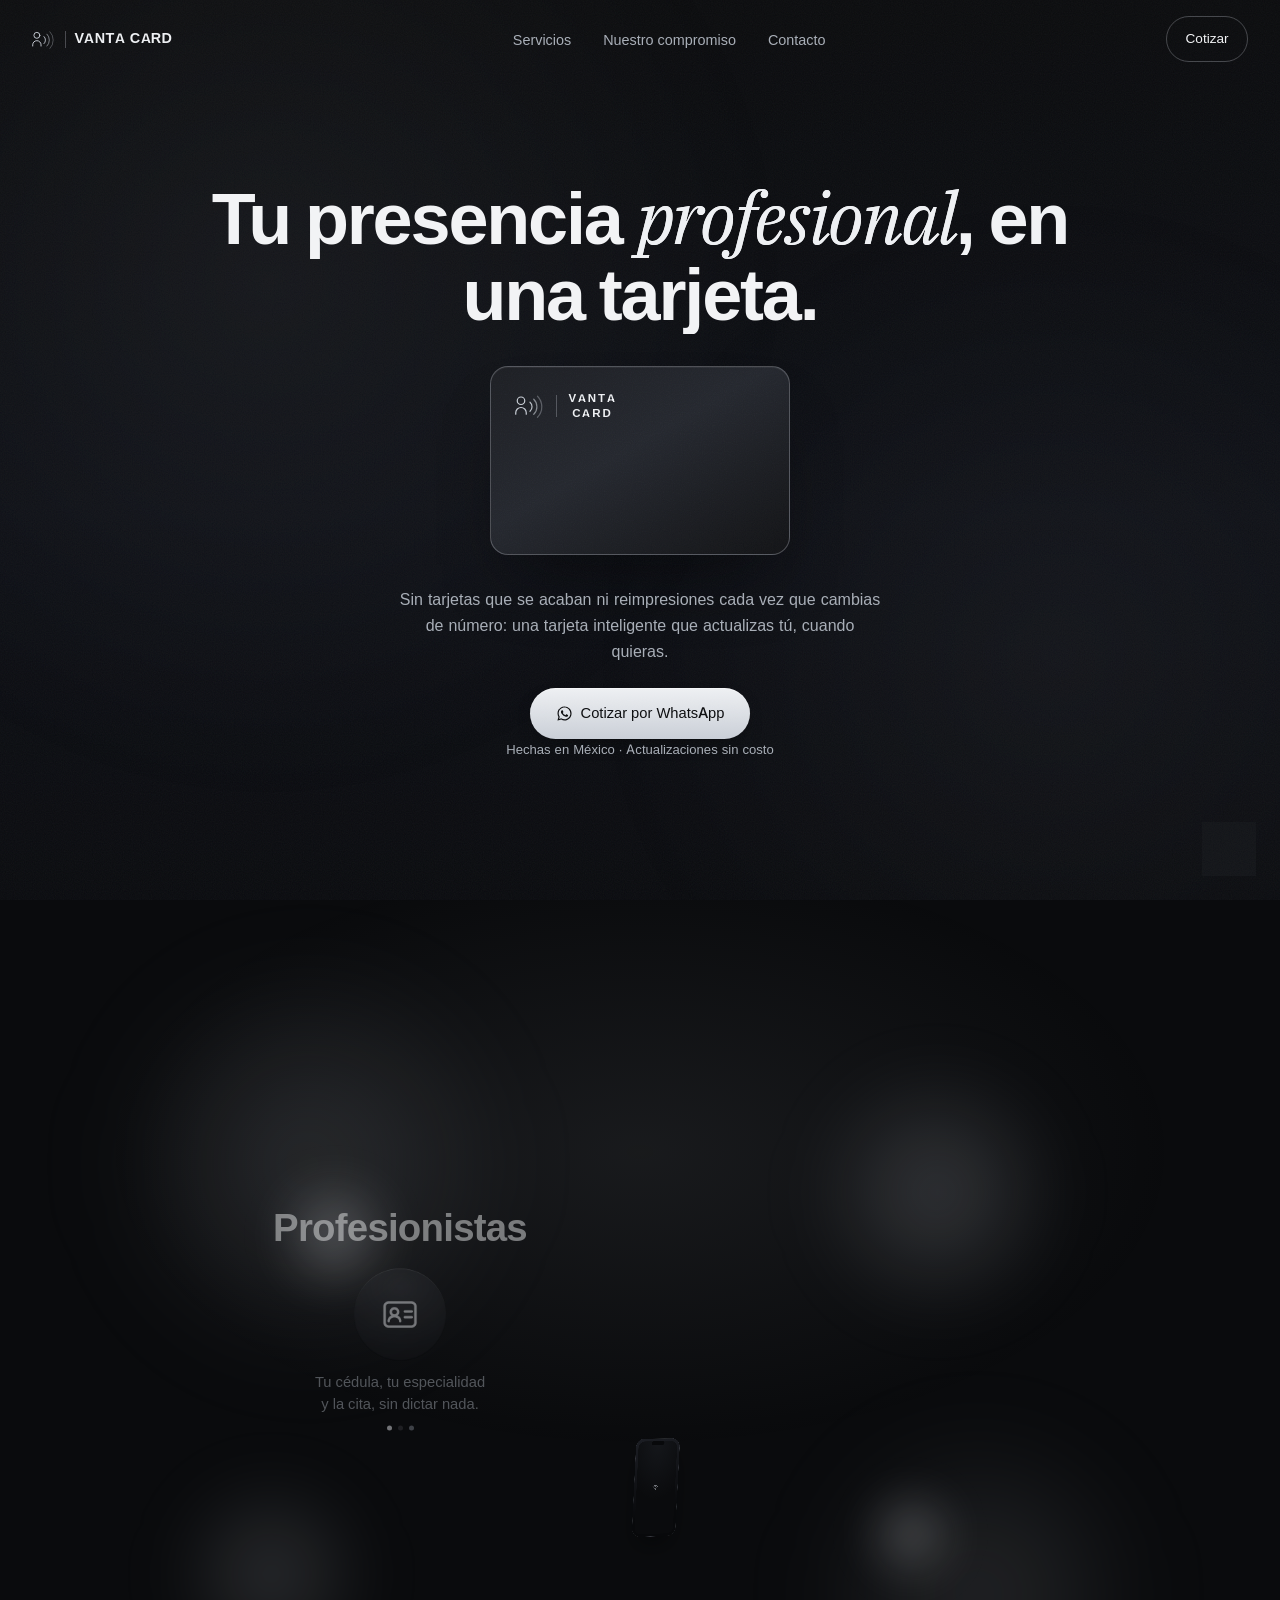
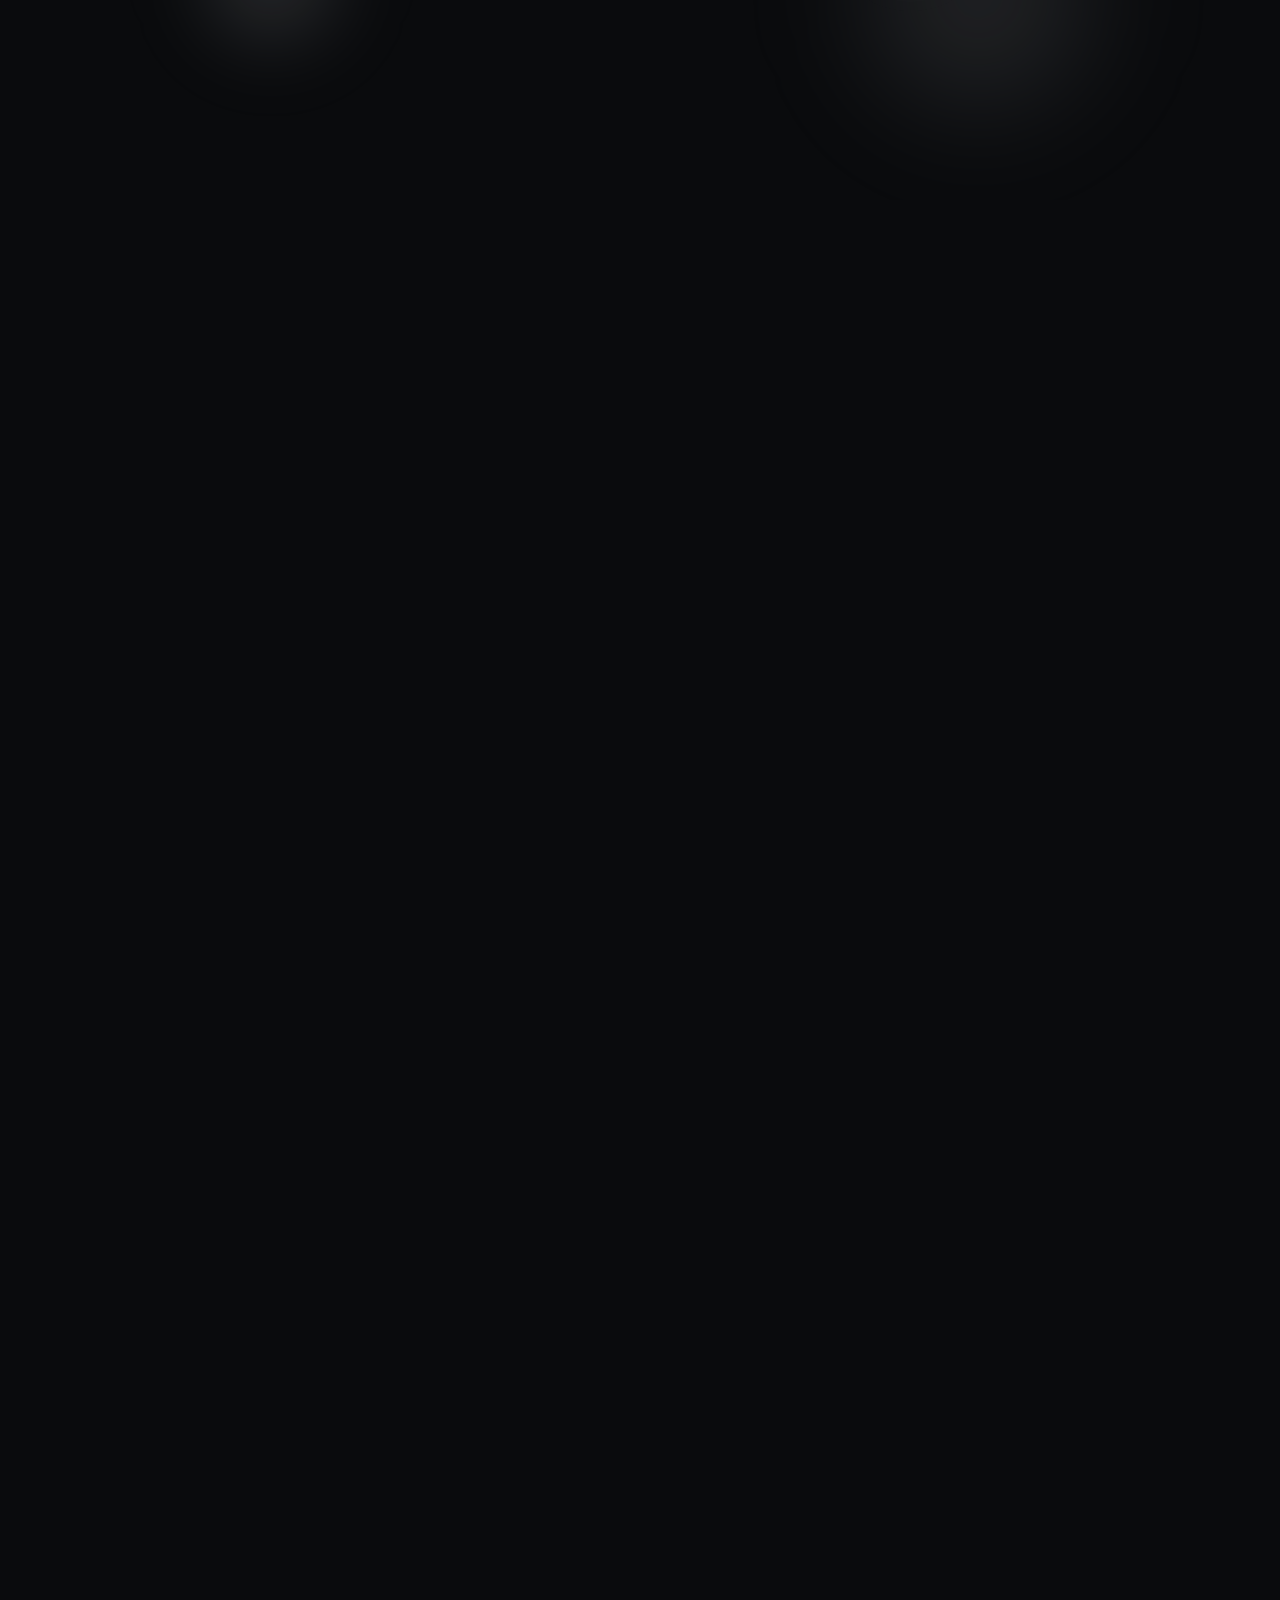
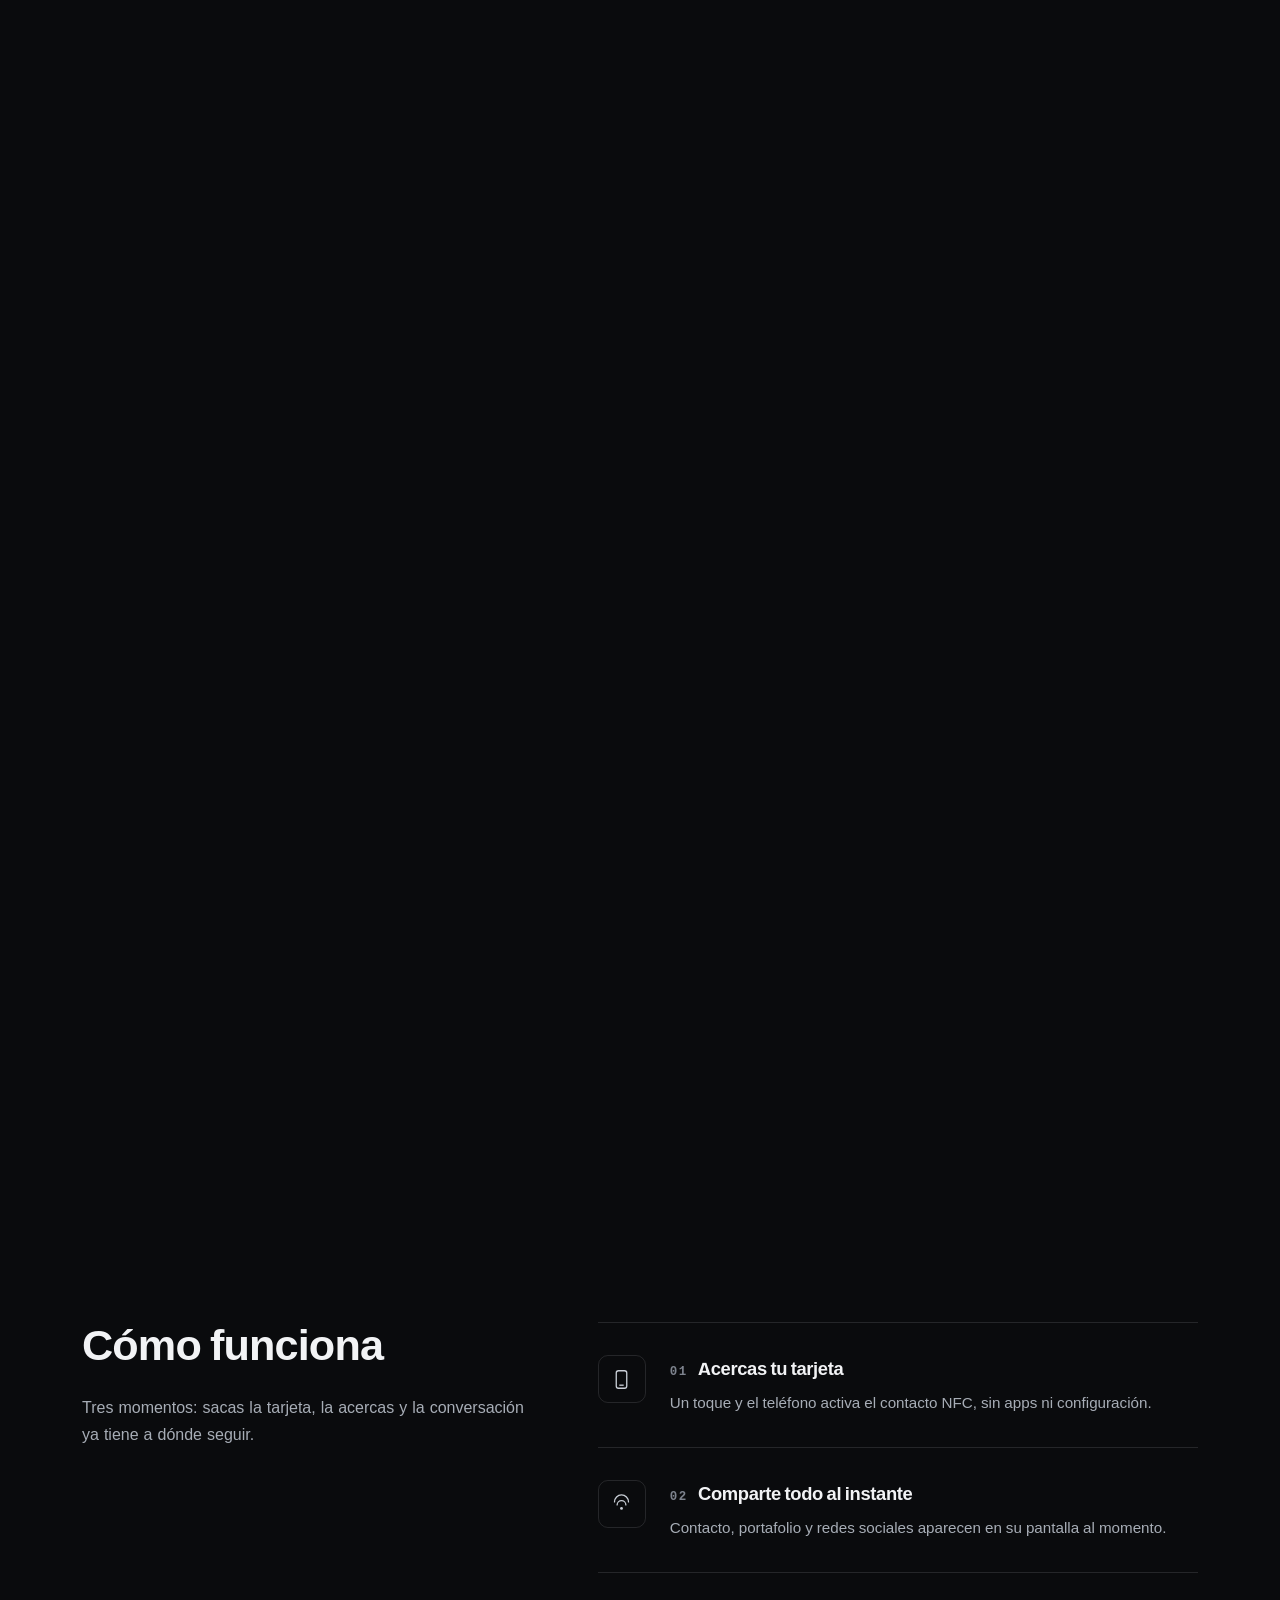
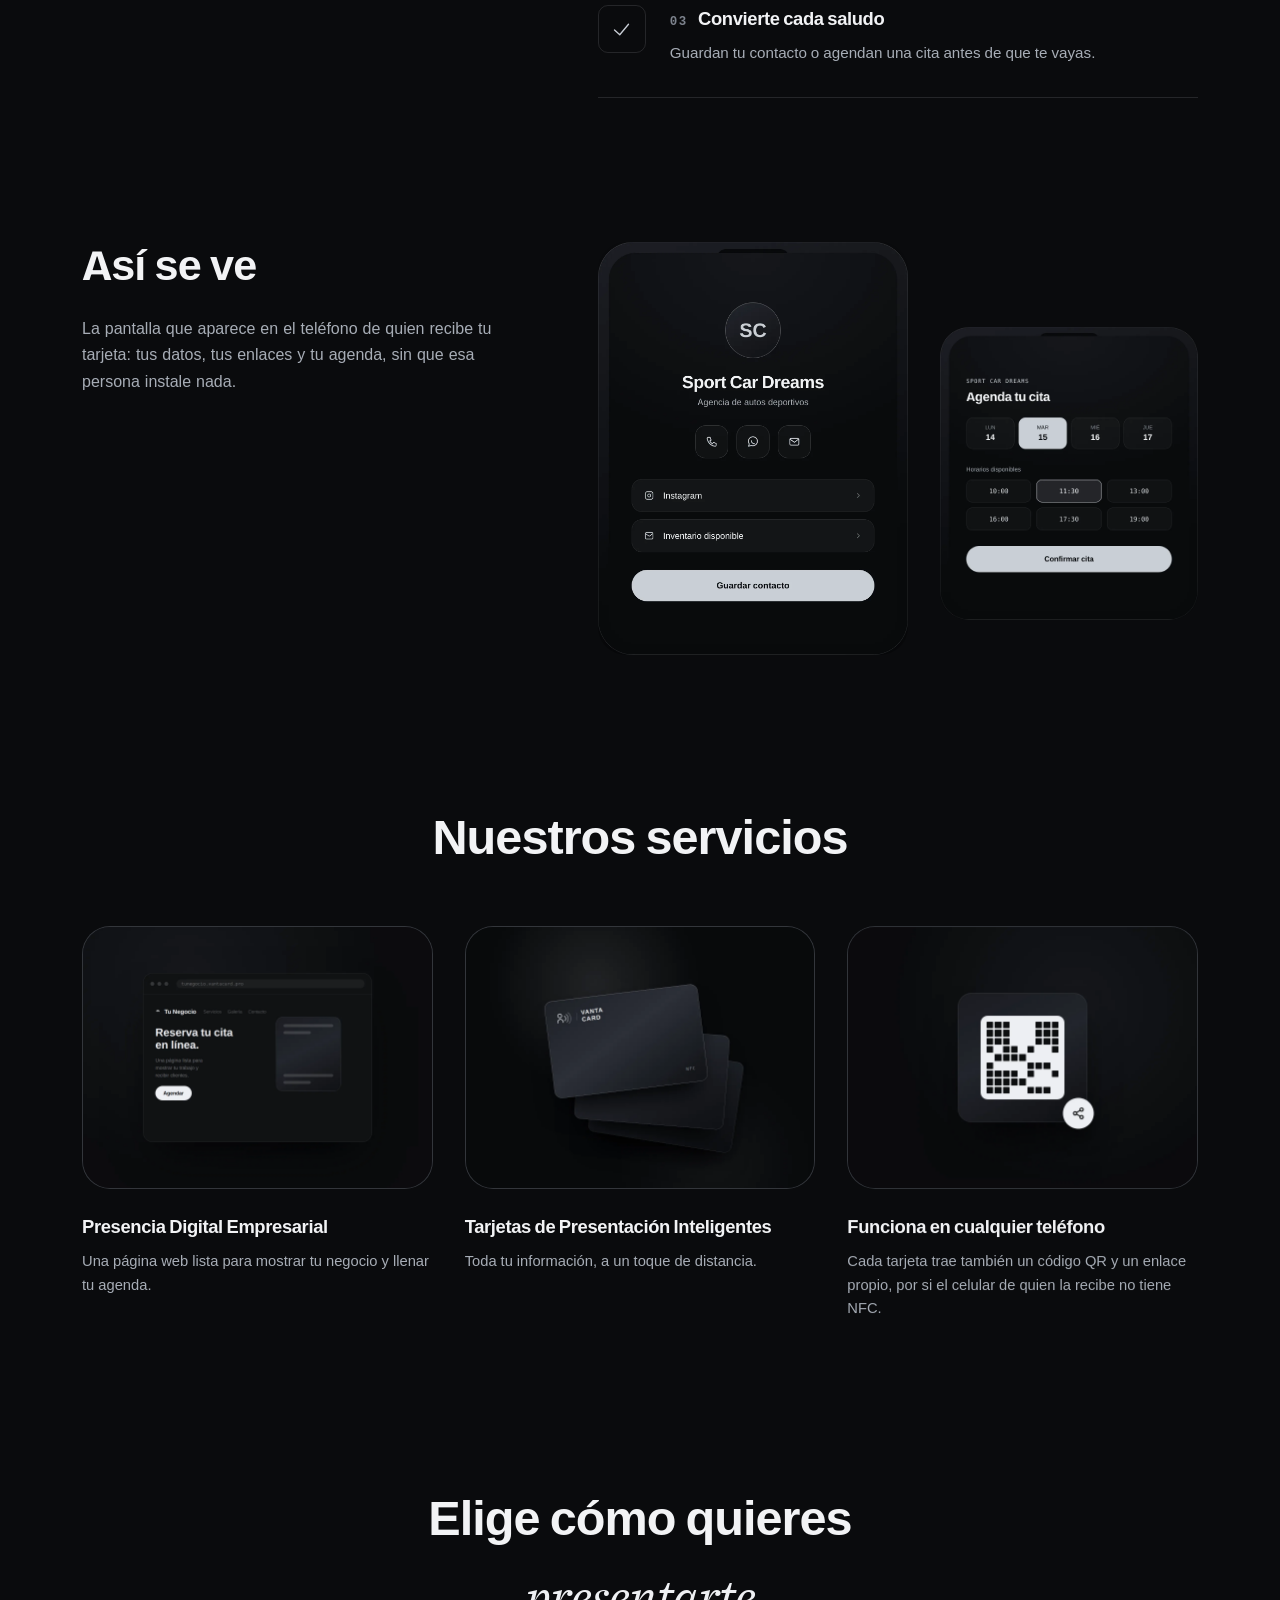
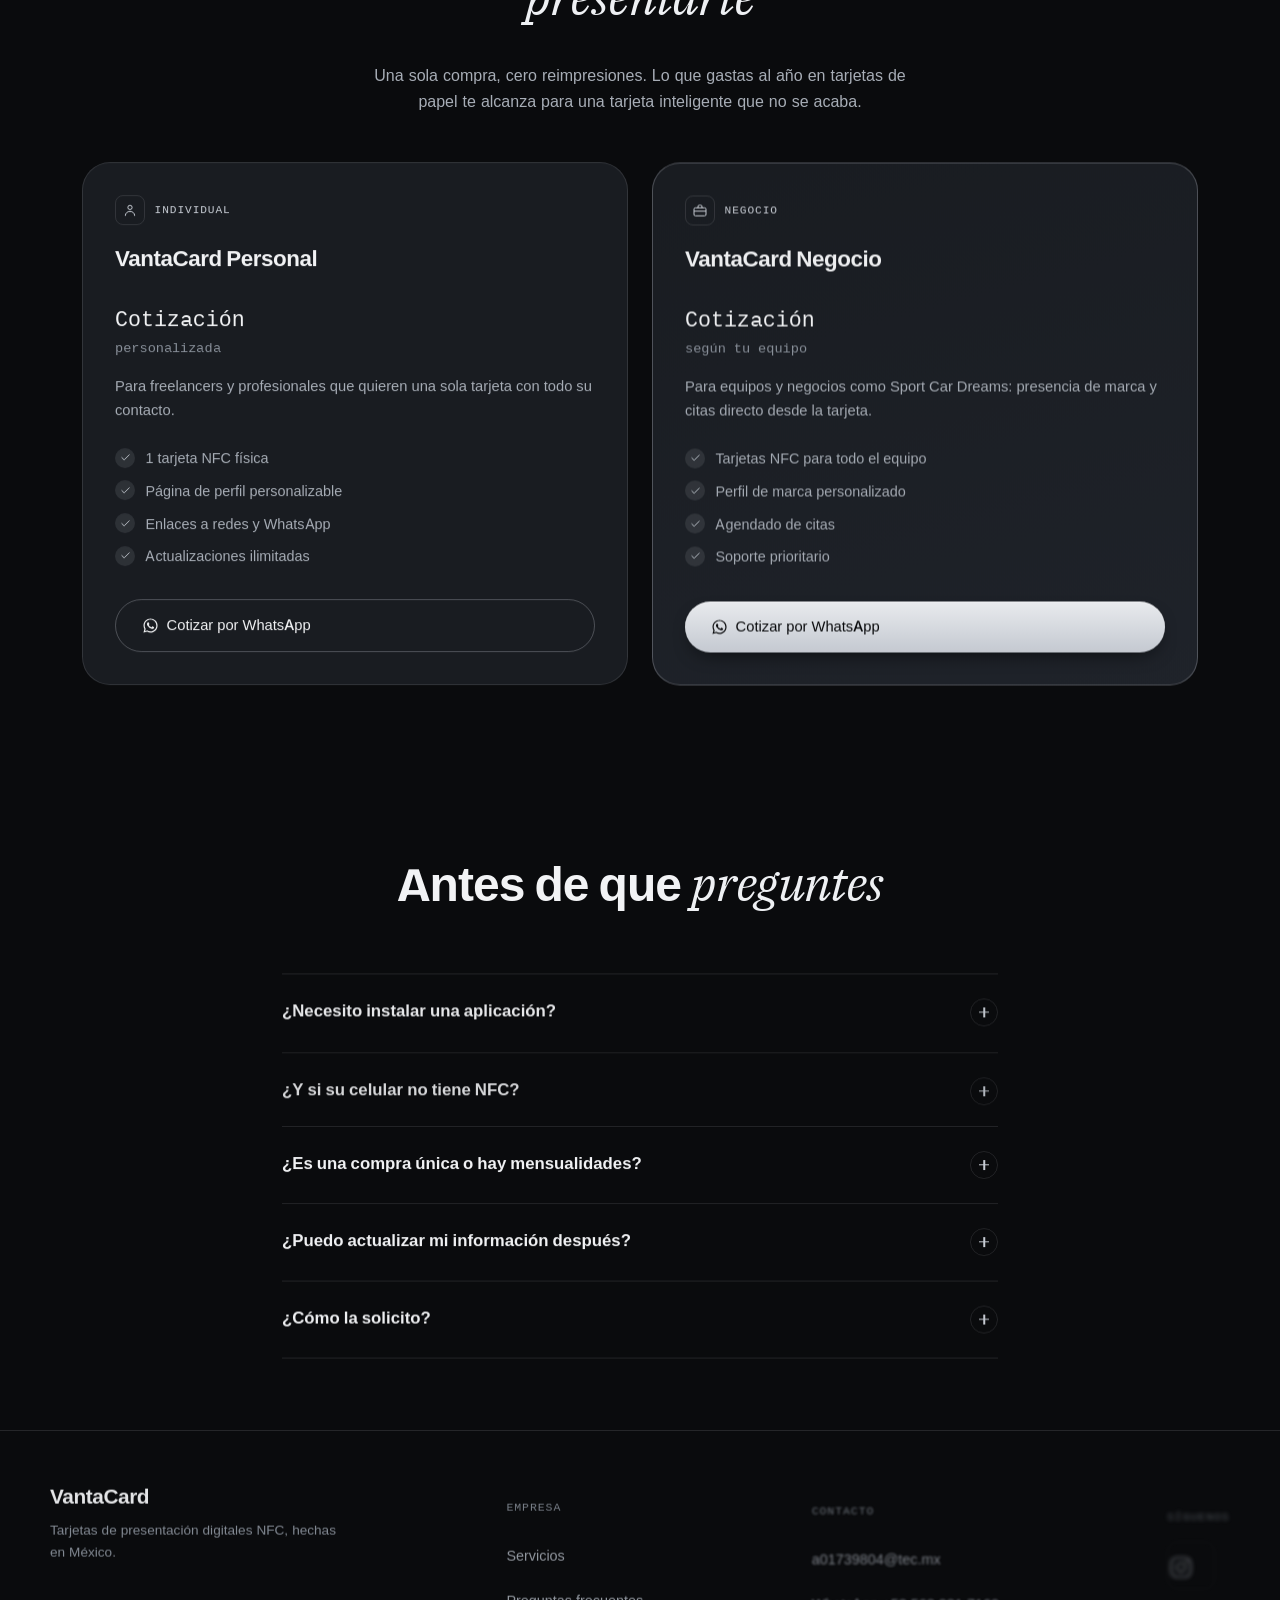
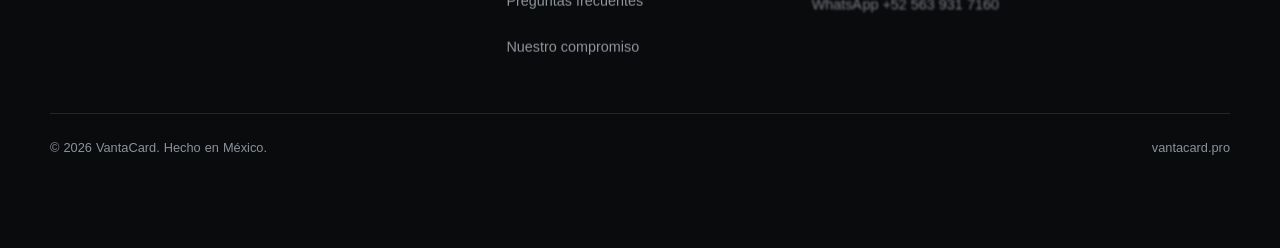
==== commit 36228a1a: "Hablarle a profesionistas, pymes y empresarios Cambian las tres fichas del público, y con ellas el t" ====
--- a/vantacard-web/index.html
+++ b/vantacard-web/index.html
@@ -177,8 +177,8 @@
            center before the phone-approach animation (scroll-driven)
            takes over. -->
       <div class="profile-panel" id="profilePanel" aria-hidden="true">
-        <span class="profile-panel__label" id="profileLabel">Abogado</span>
-        <img class="profile-panel__icon" id="profileIcon" src="assets/badge-abogado.webp" alt="" width="200" height="200" />
+        <span class="profile-panel__label" id="profileLabel">Profesionistas</span>
+        <img class="profile-panel__icon" id="profileIcon" src="assets/badge-profesionista.webp" alt="" width="200" height="200" />
         <p class="profile-panel__benefit" id="profileBenefit">Tu cédula, tu especialidad y la cita, sin dictar nada.</p>
         <div class="profile-panel__dots" id="profileDots">
           <span class="profile-panel__dot profile-panel__dot--active"></span>
@@ -431,7 +431,7 @@
         <div class="footer__col reveal-up">
           <h4>Síguenos</h4>
           <a class="social-link" id="instagramLink" href="https://www.instagram.com/vantacard.pro/" target="_blank" rel="noopener" aria-label="VantaCard en Instagram">
-            <svg viewBox="0 0 24 24" fill="none" stroke="currentColor" stroke-width="1.5" stroke-linecap="round" stroke-linejoin="round" aria-hidden="true">
+            <svg viewBox="0 0 24 24" fill="none" stroke="currentColor" stroke-width="1.6" stroke-linecap="round" stroke-linejoin="round" aria-hidden="true">
               <rect x="3" y="3" width="18" height="18" rx="5.2"/>
               <circle cx="12" cy="12" r="4"/>
               <circle cx="17.3" cy="6.7" r="1.15" fill="currentColor" stroke="none"/>
--- a/vantacard-web/css/styles.css
+++ b/vantacard-web/css/styles.css
@@ -1139,10 +1139,12 @@
   display: inline-flex;
   align-items: center;
   justify-content: center;
-  /* 44px, not 42: below that it stops being a comfortable tap target
-     on a phone, which is the only place this link really gets used. */
-  width: 44px;
-  height: 44px;
+  /* 48px box, 26px mark. At 44/19 the glyph was swimming in its own
+     frame and read as an afterthought; this is the same ratio the
+     step icons use, at a size that actually carries a logo. Still
+     comfortably above the 44px tap-target floor. */
+  width: 48px;
+  height: 48px;
   border: 1px solid var(--border);
   border-radius: var(--radius-sm);
   color: var(--text-secondary);
@@ -1150,8 +1152,8 @@
 }
 
 .social-link svg {
-  width: 19px;
-  height: 19px;
+  width: 26px;
+  height: 26px;
 }
 
 @media (hover: hover) and (pointer: fine) {
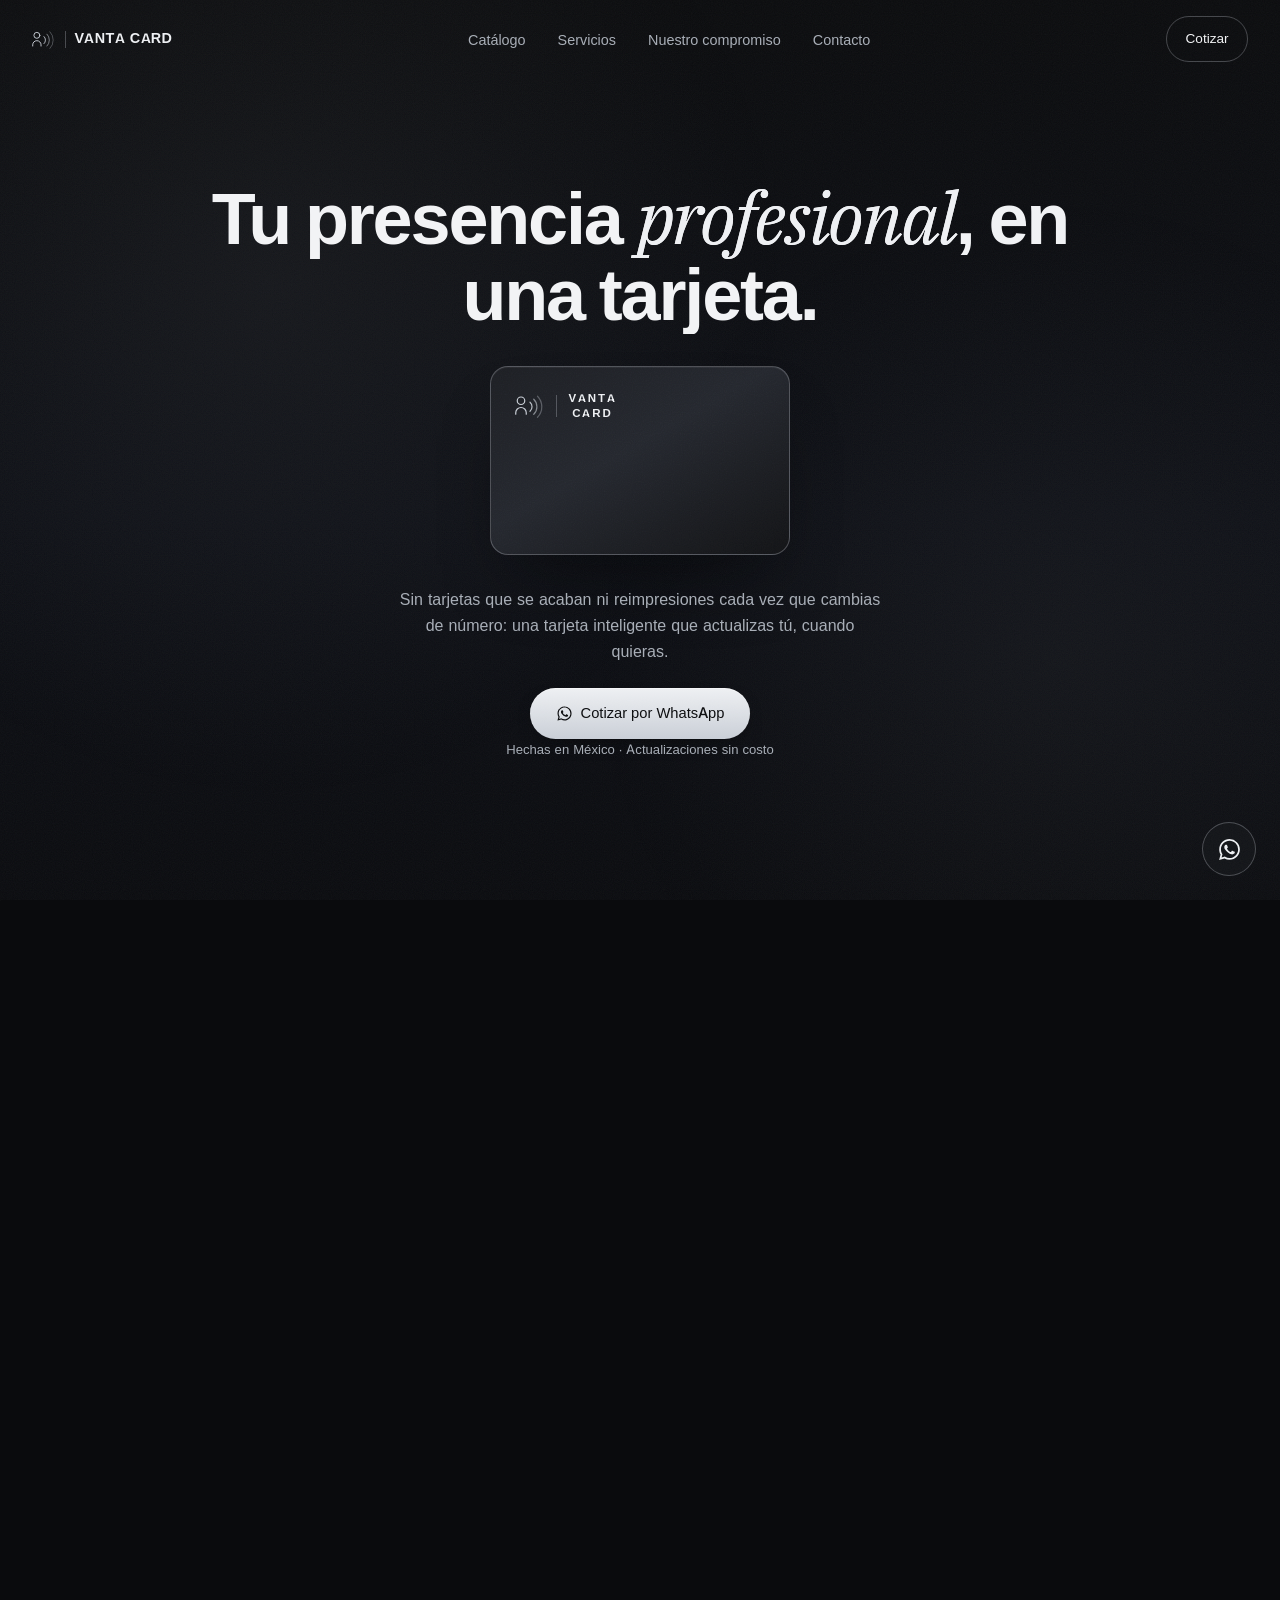
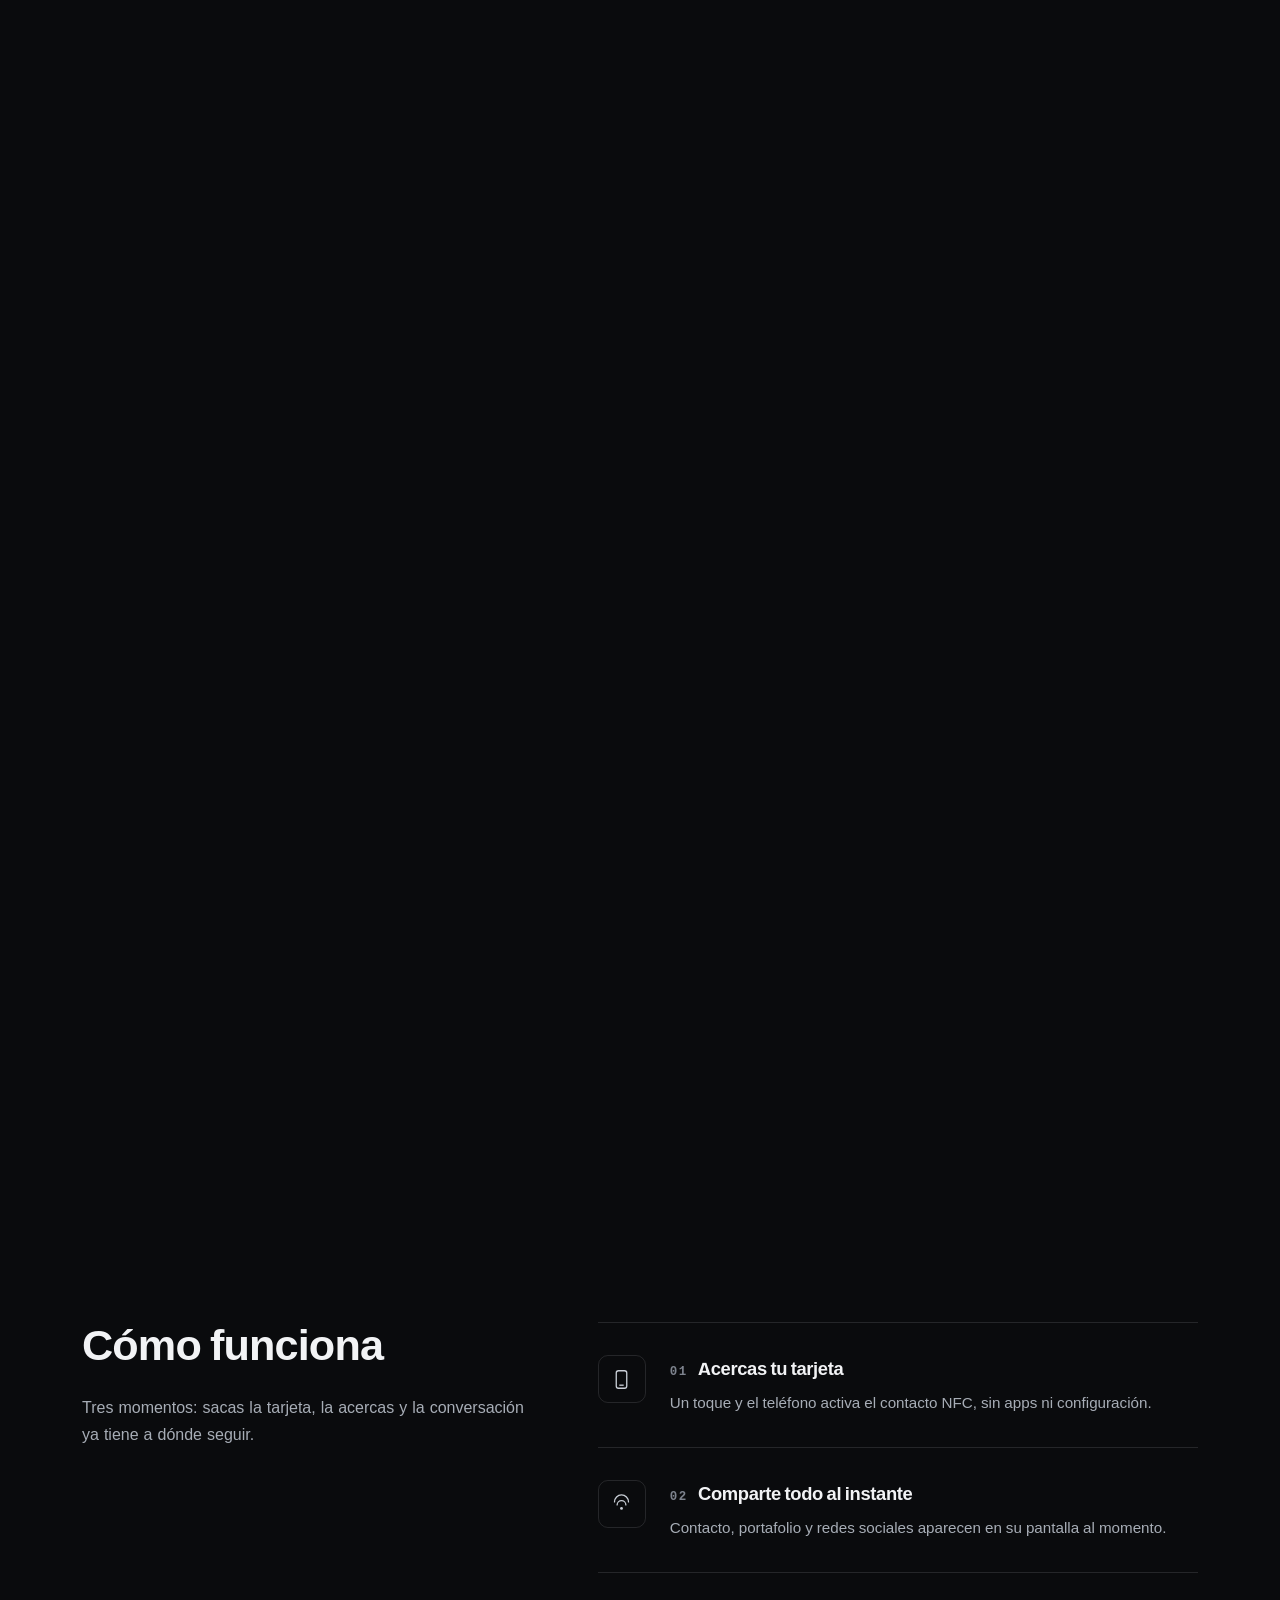
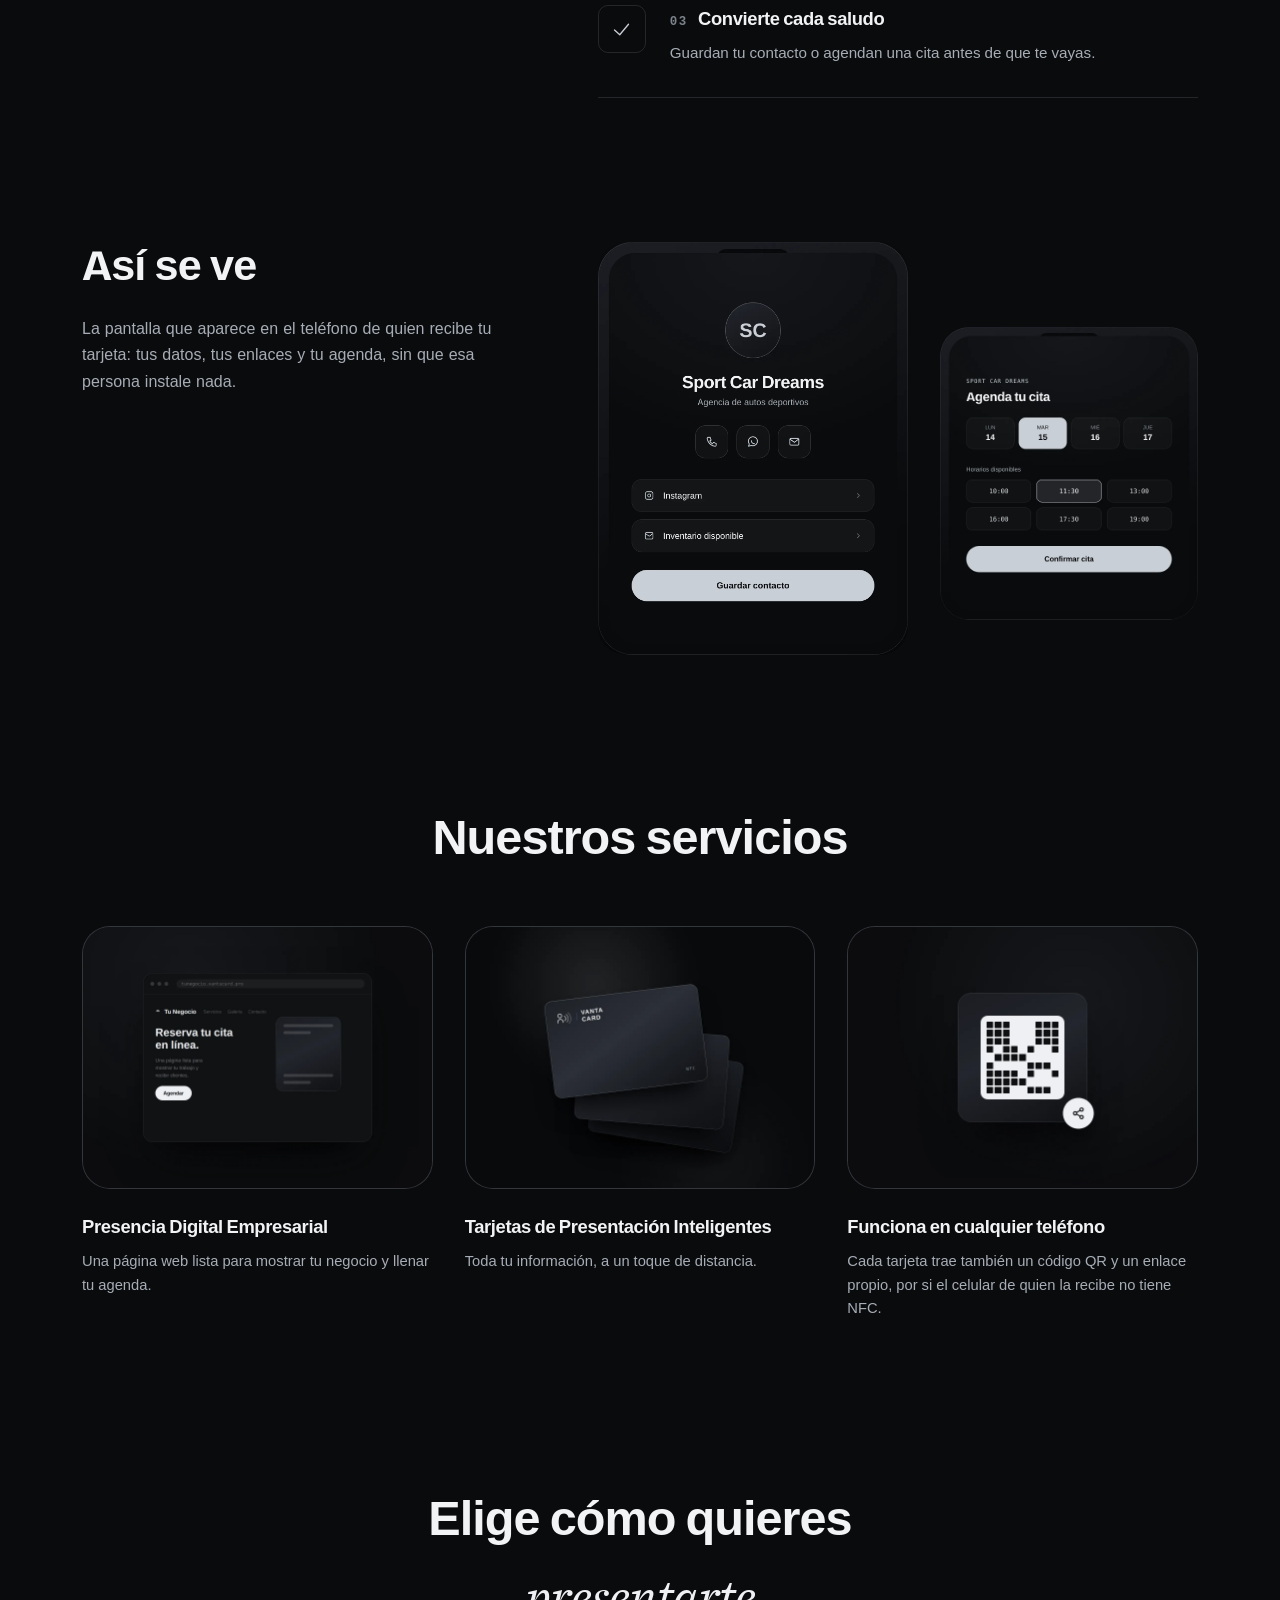
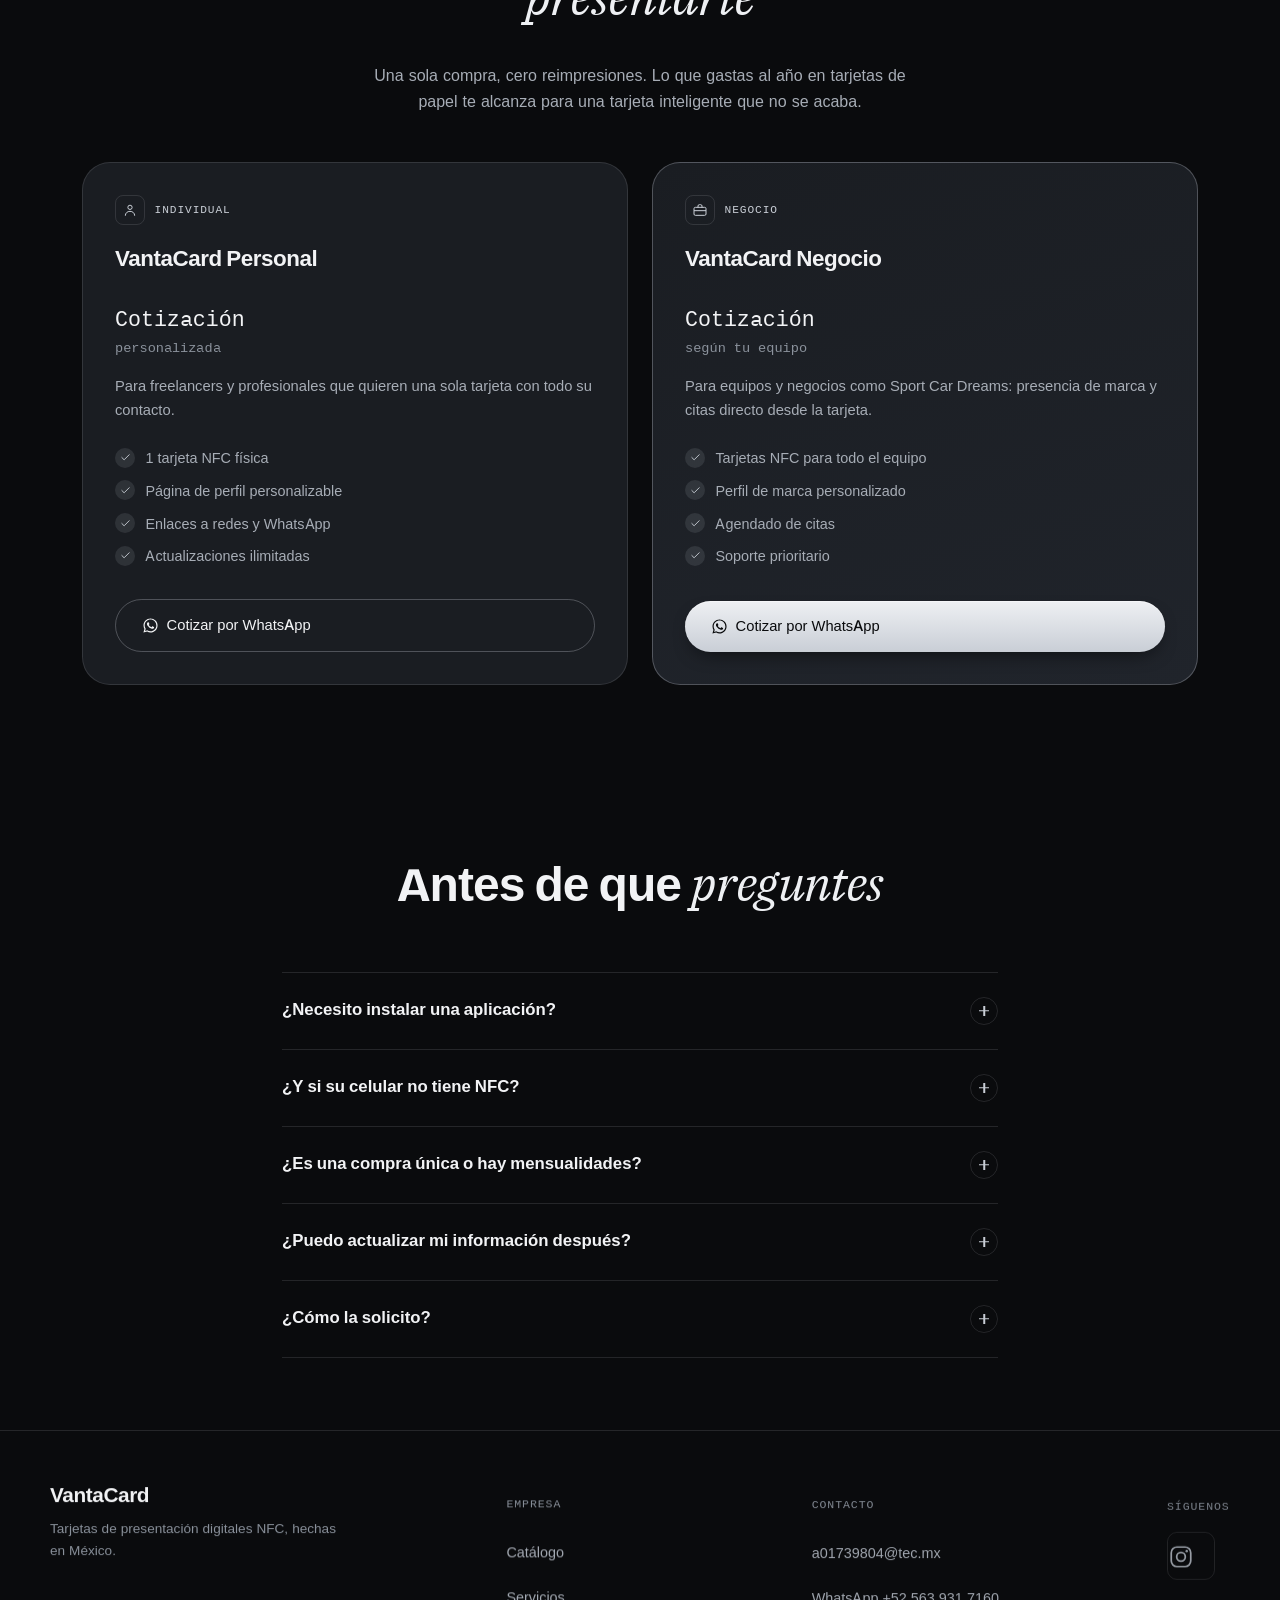
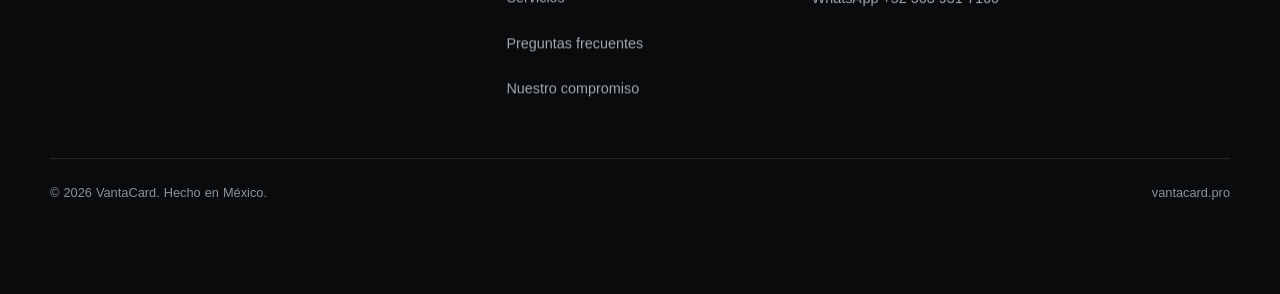
==== commit 3d966bf9: "Añadir el catálogo de soluciones NFC La página nueva, lista para recibir los productos que vas a man" ====
--- a/vantacard-web/index.html
+++ b/vantacard-web/index.html
@@ -73,6 +73,7 @@
     </span>
   </a>
   <div class="nav__links">
+    <a href="catalogo.html">Catálogo</a>
     <a href="#servicios">Servicios</a>
     <a href="compromiso.html">Nuestro compromiso</a>
     <a href="#contacto">Contacto</a>
@@ -416,6 +417,7 @@
         <div class="footer__col reveal-up">
           <h4>Empresa</h4>
           <ul>
+            <li><a href="catalogo.html">Catálogo</a></li>
             <li><a href="#servicios">Servicios</a></li>
             <li><a href="#faq">Preguntas frecuentes</a></li>
             <li><a href="compromiso.html">Nuestro compromiso</a></li>
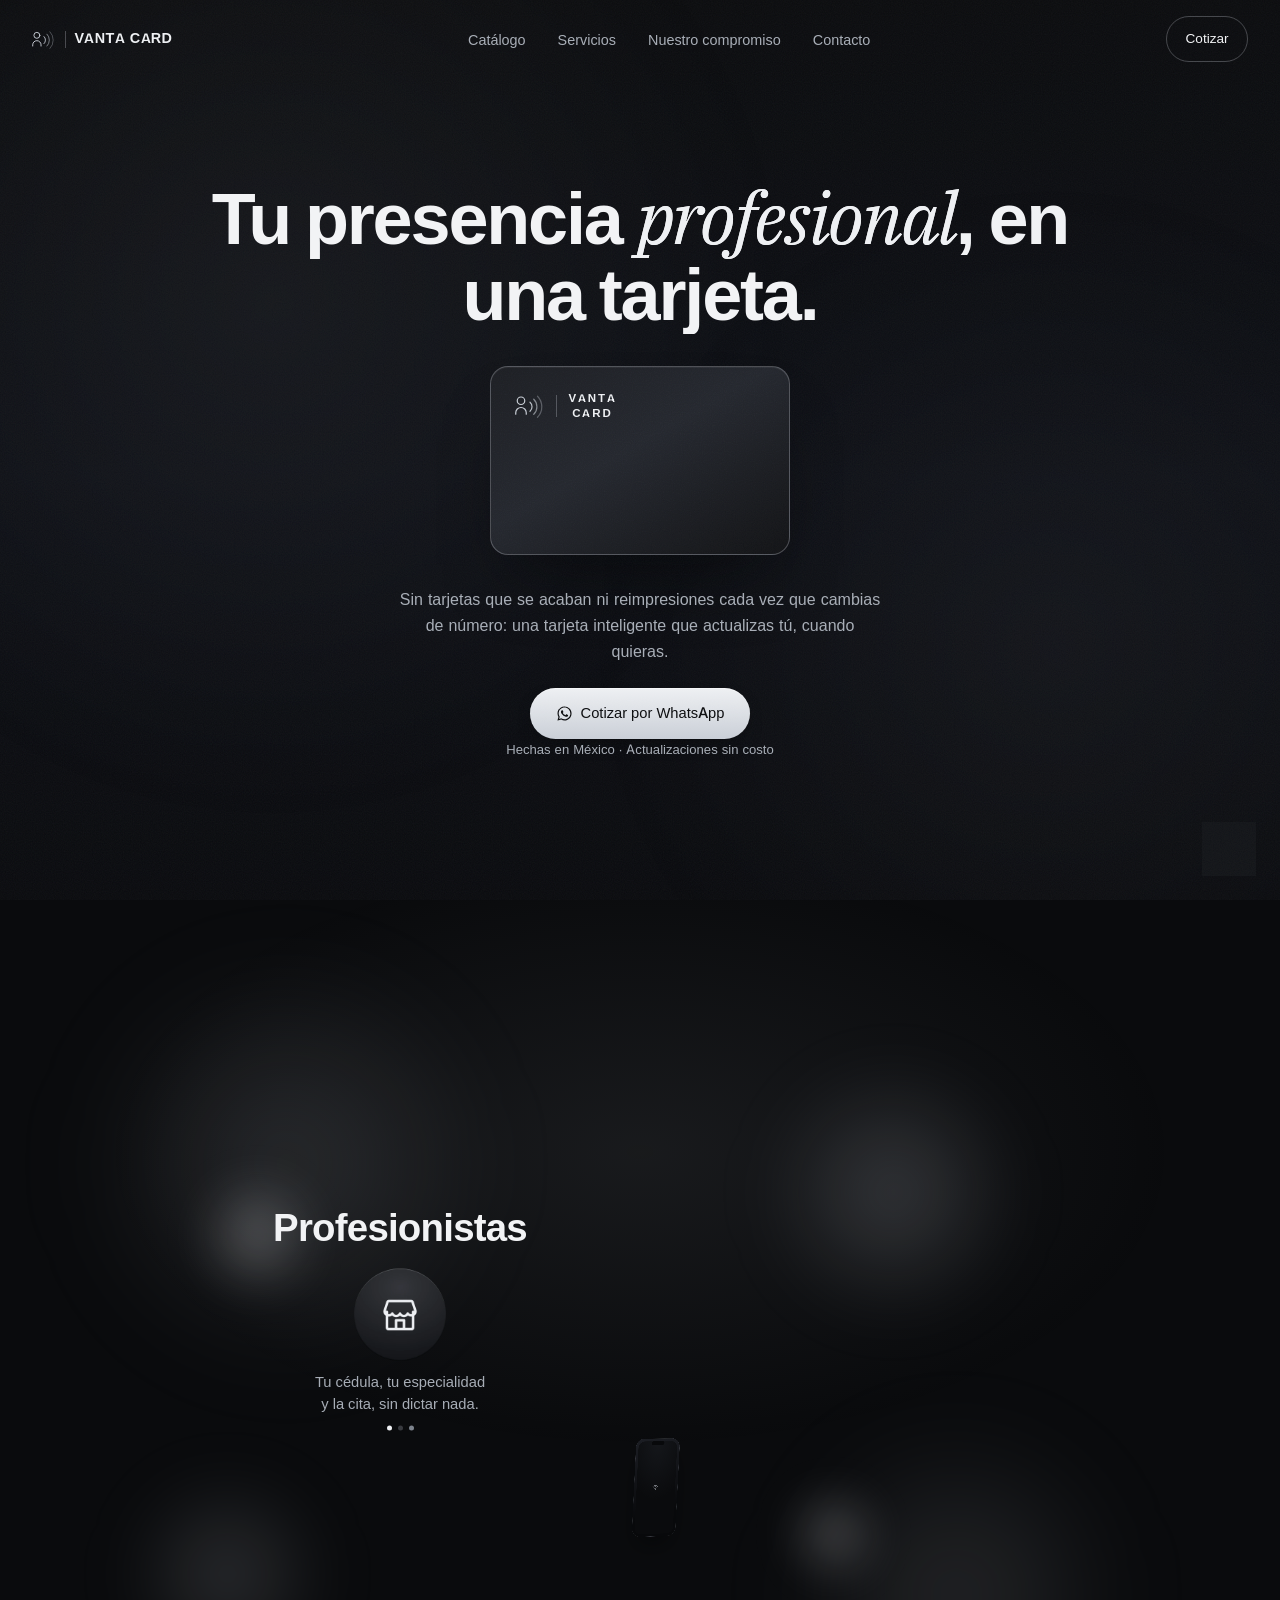
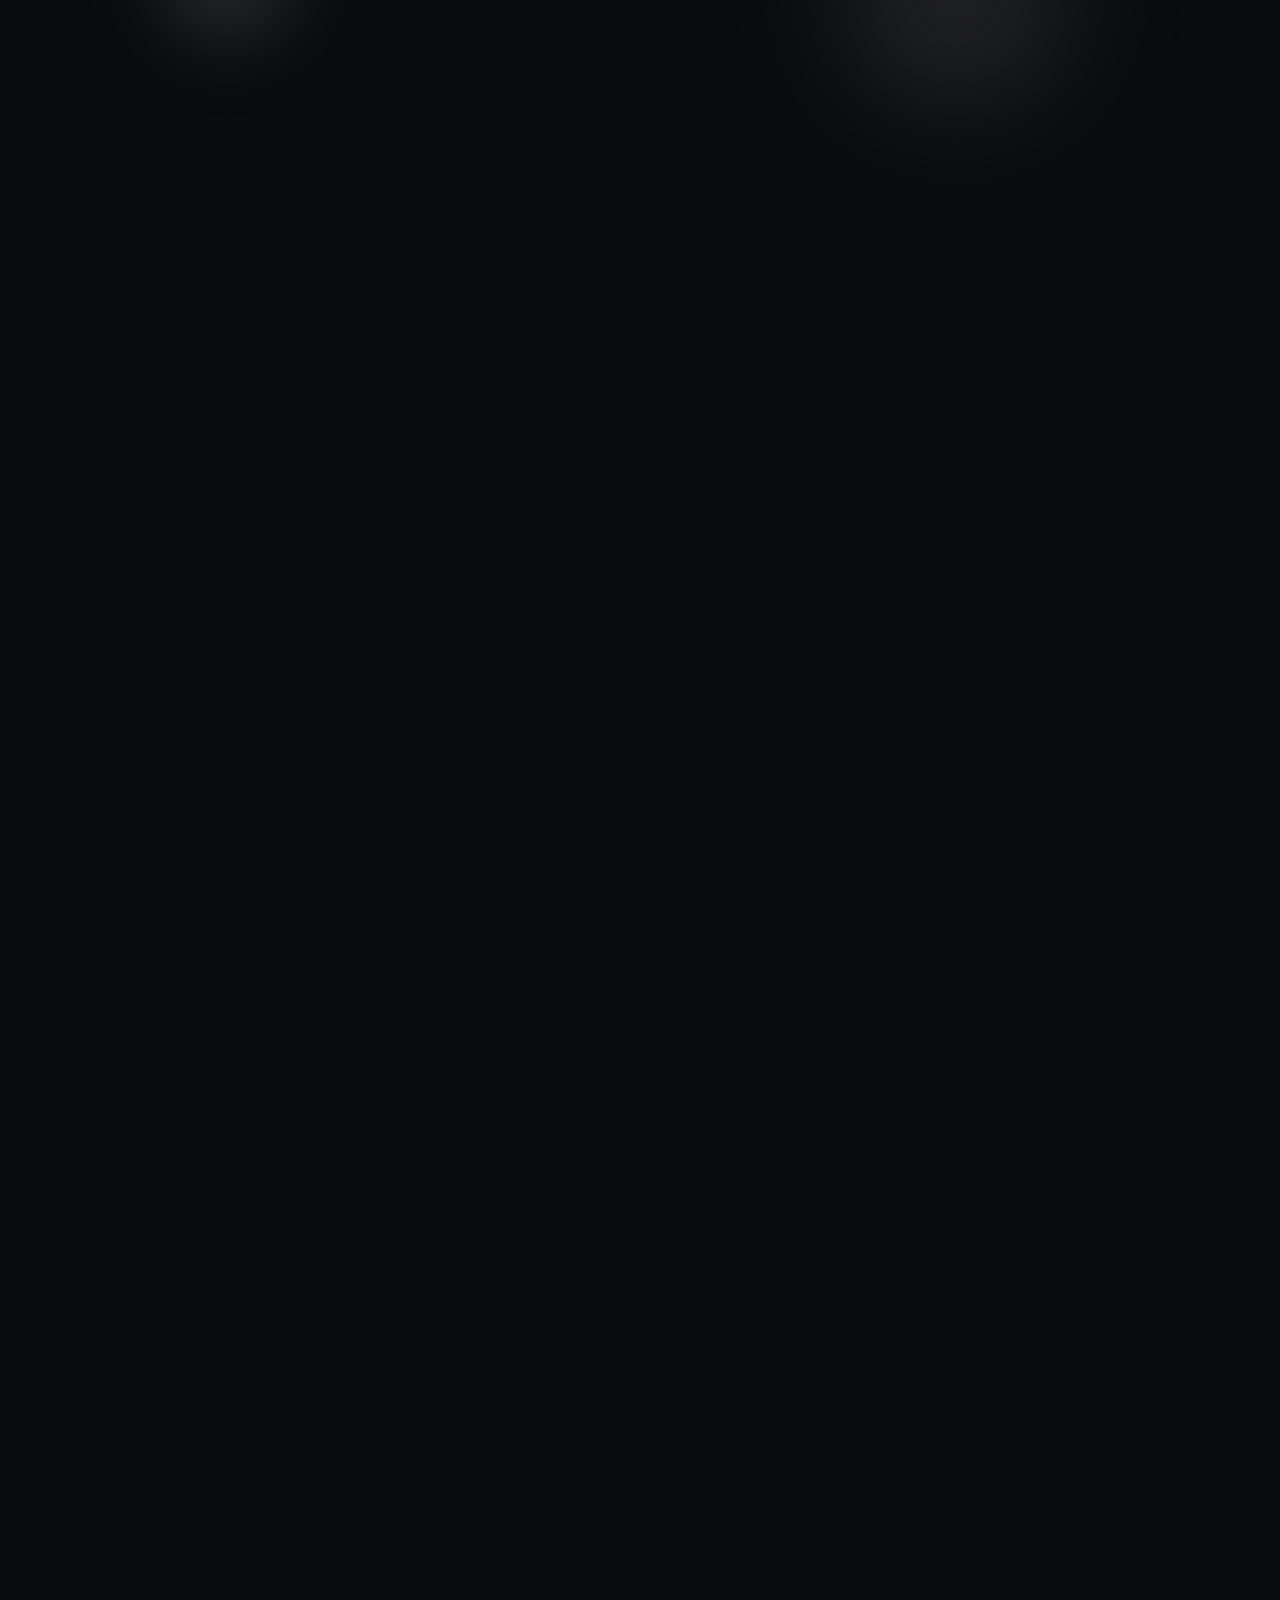
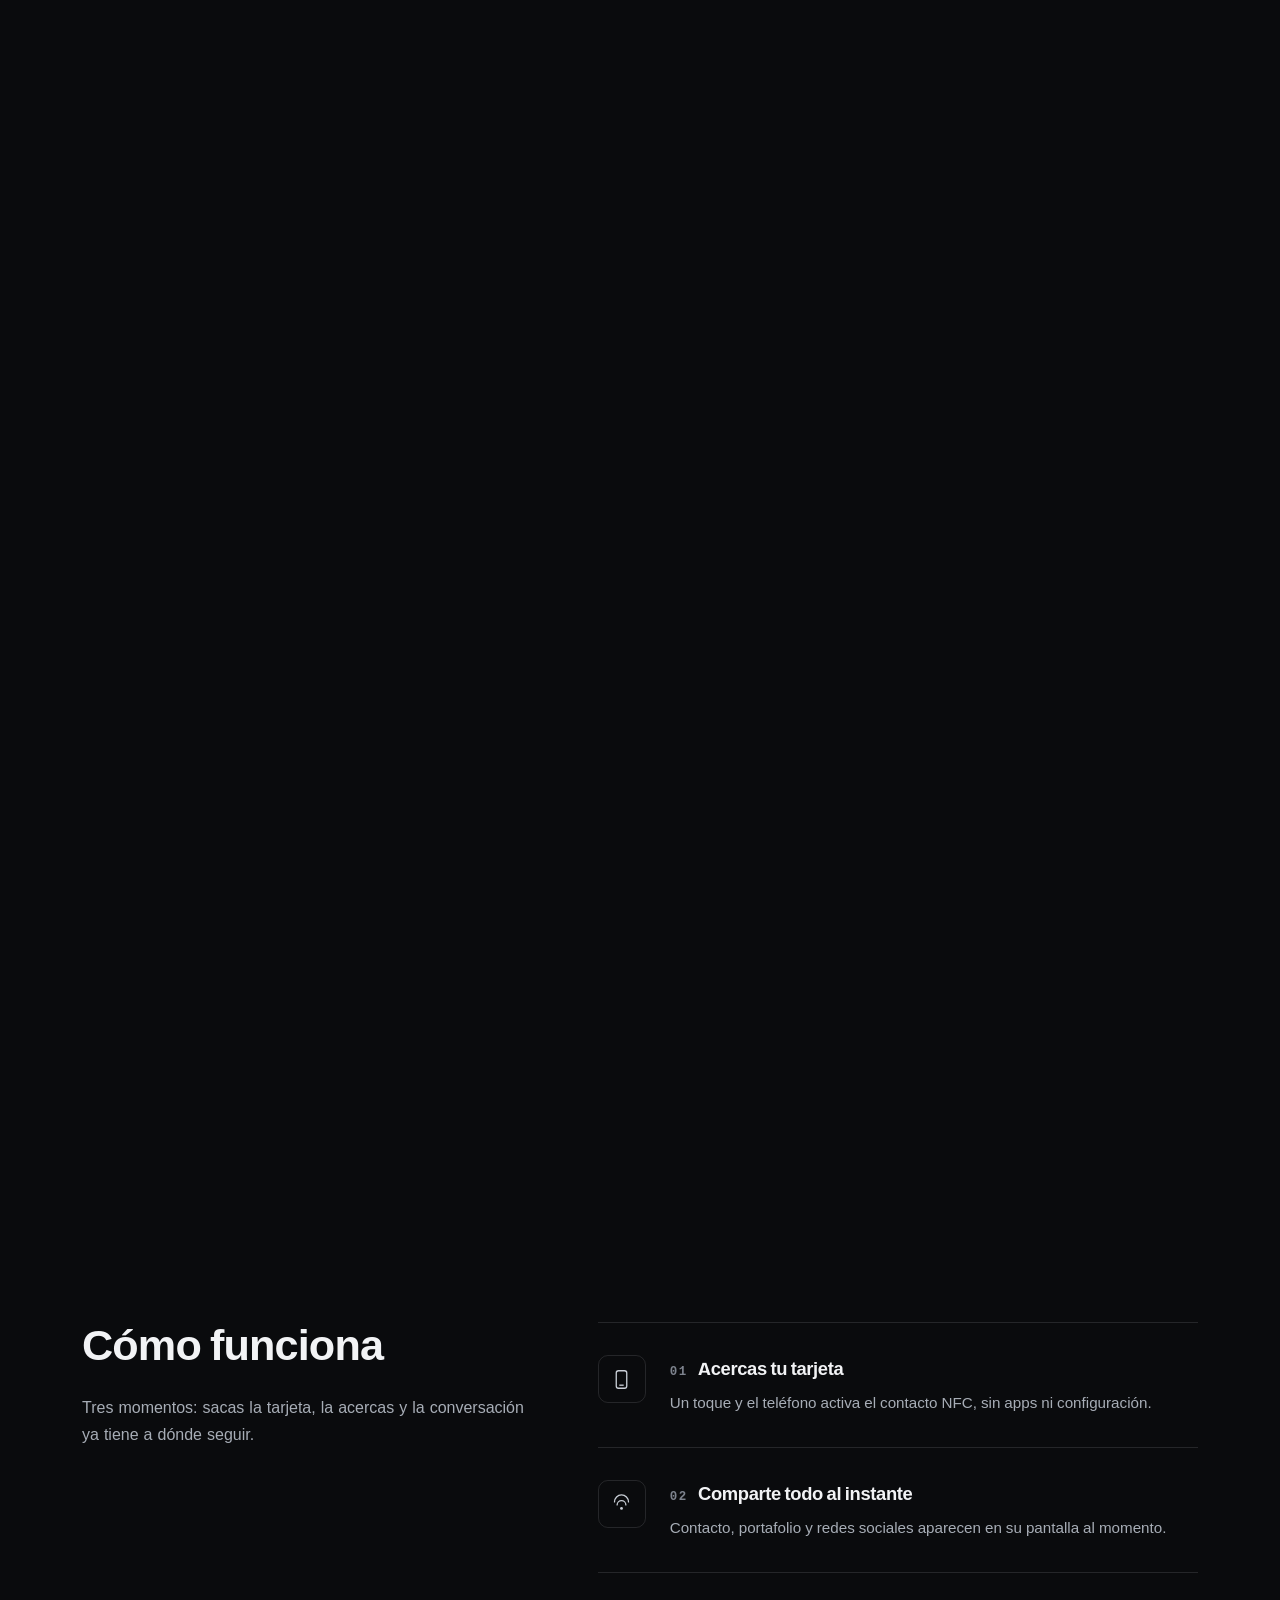
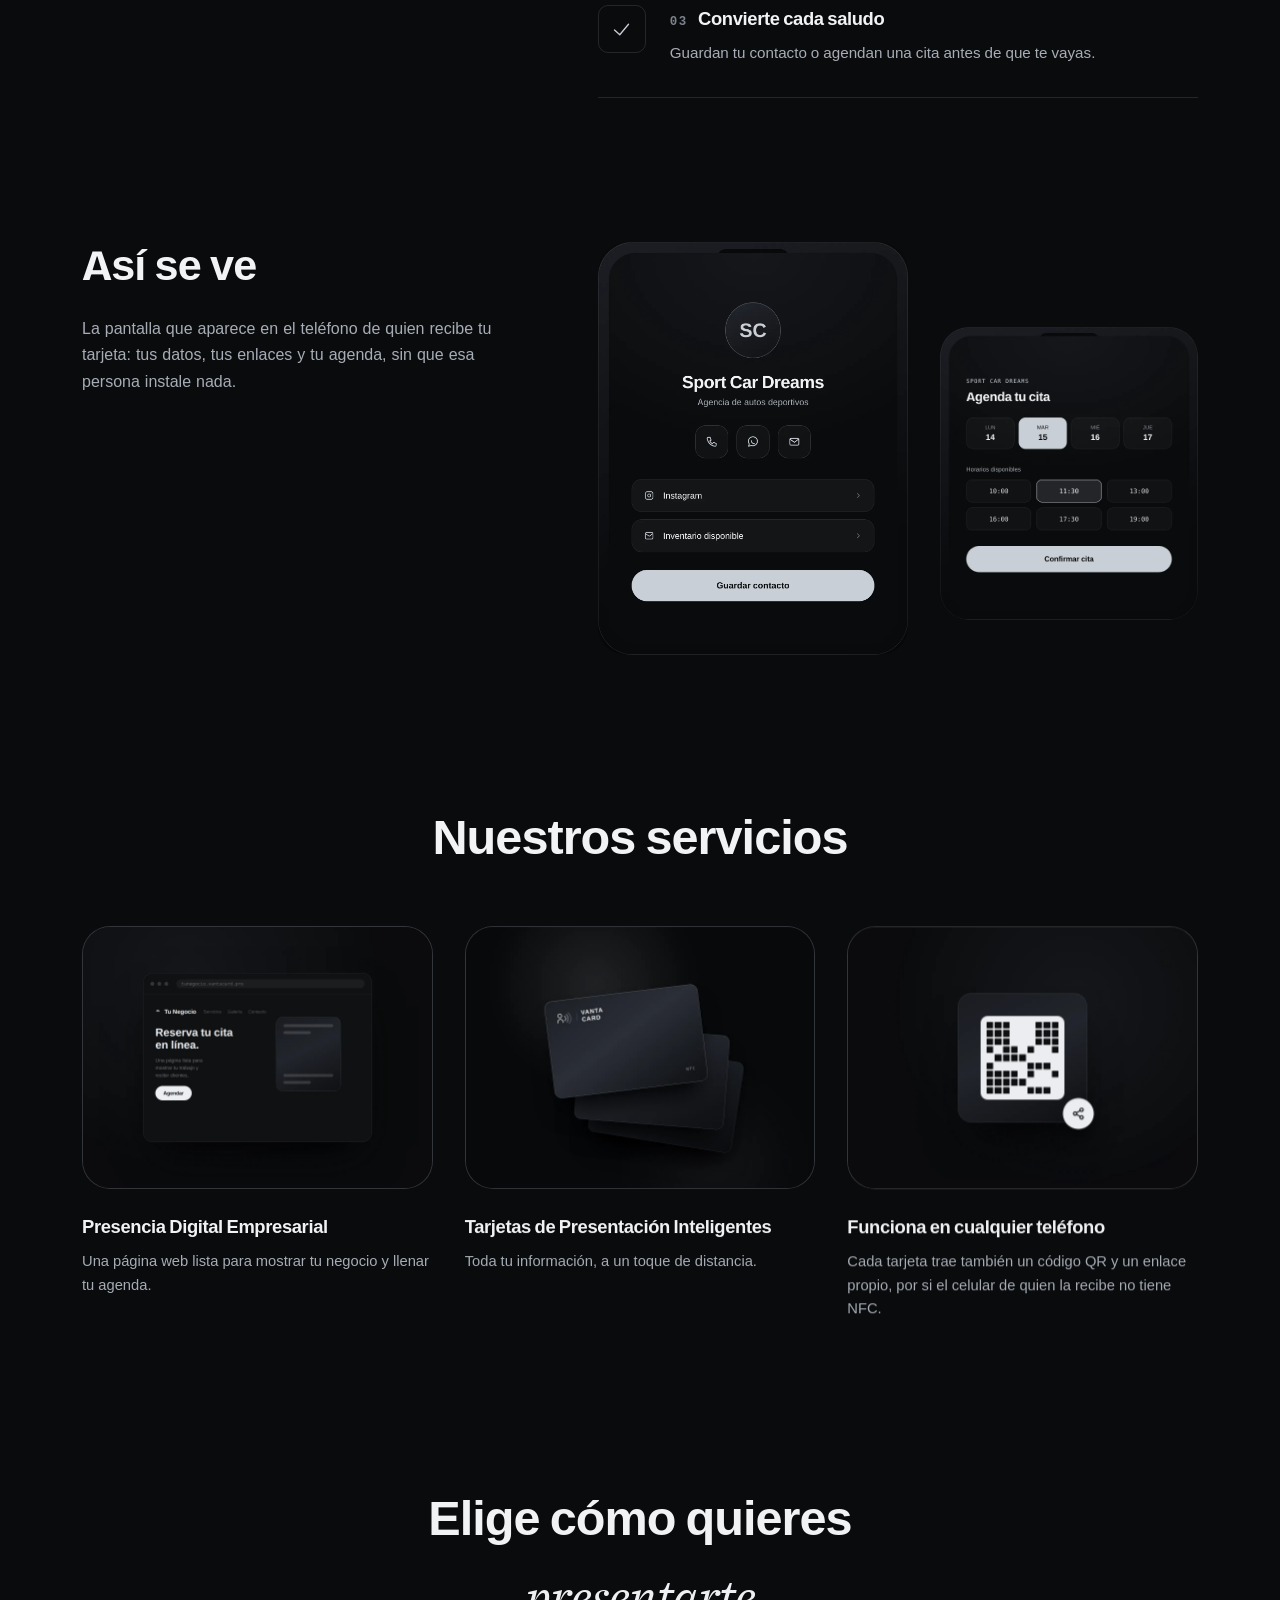
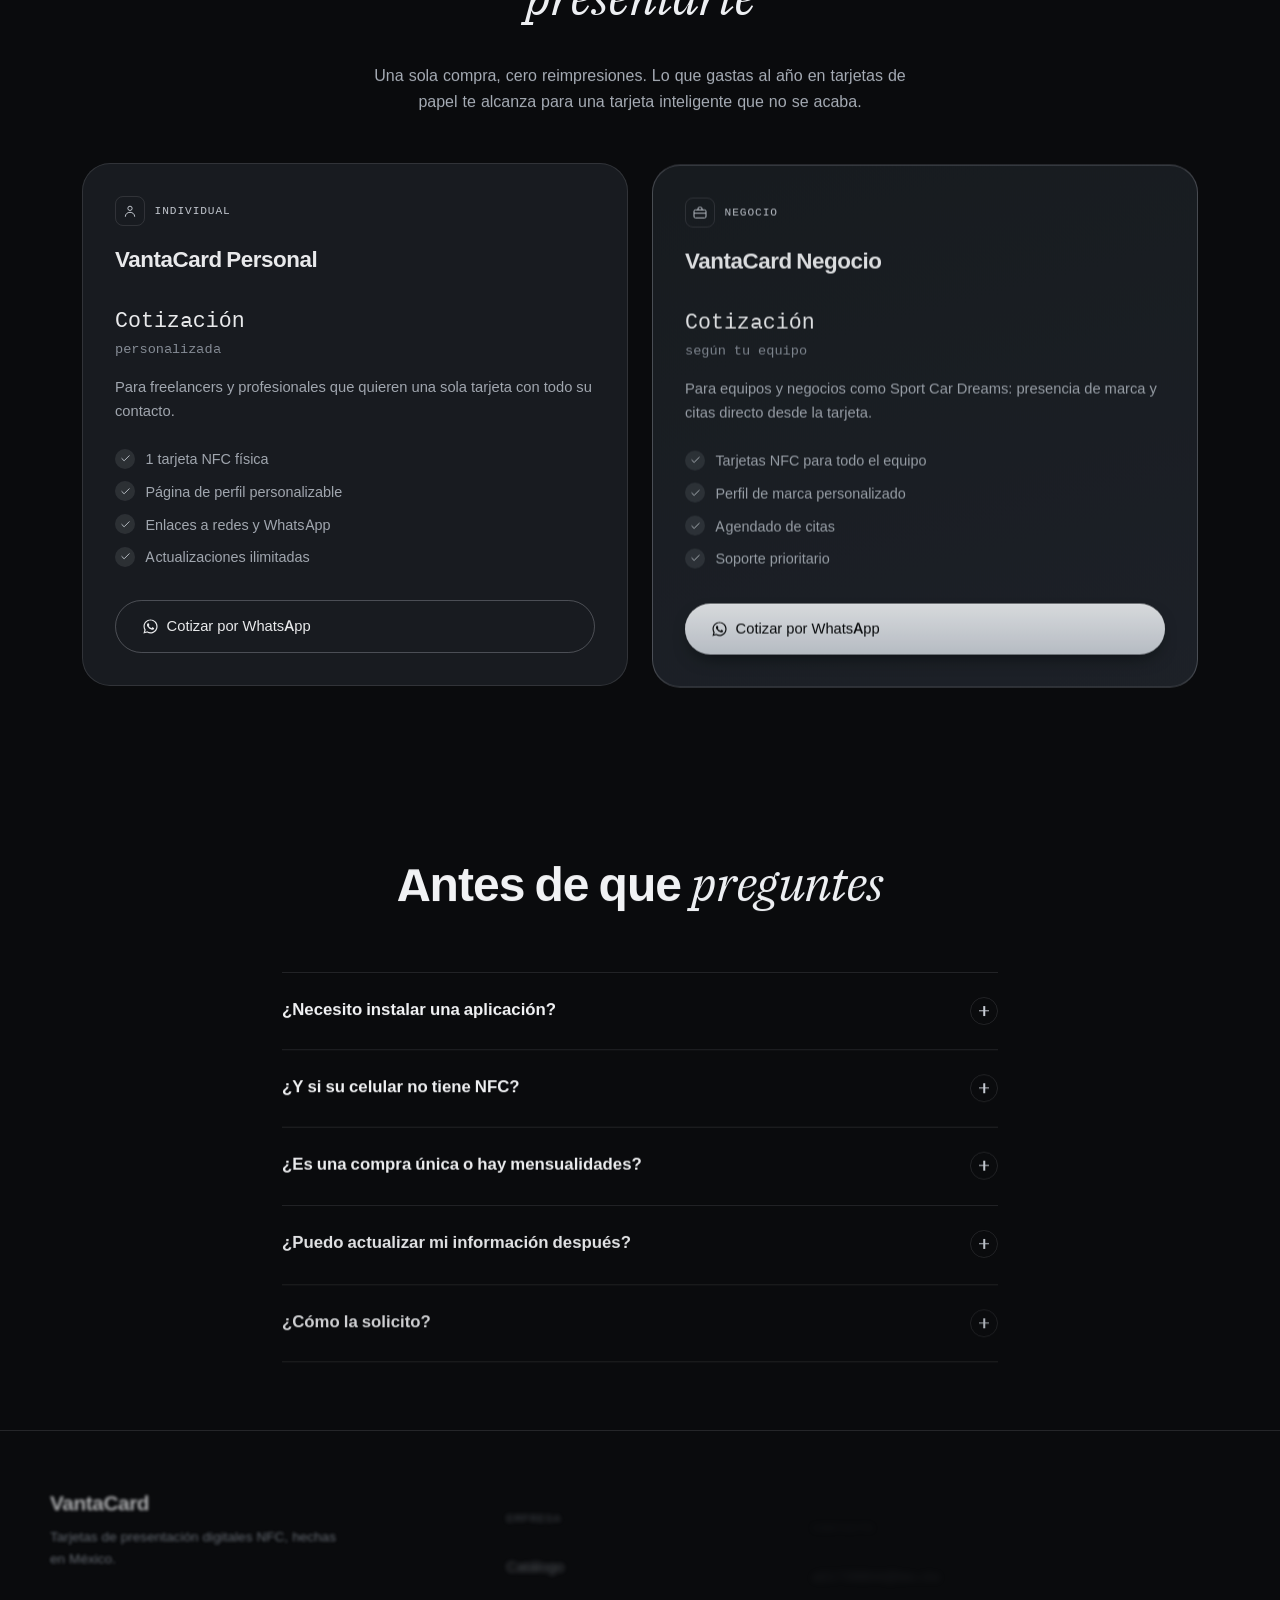
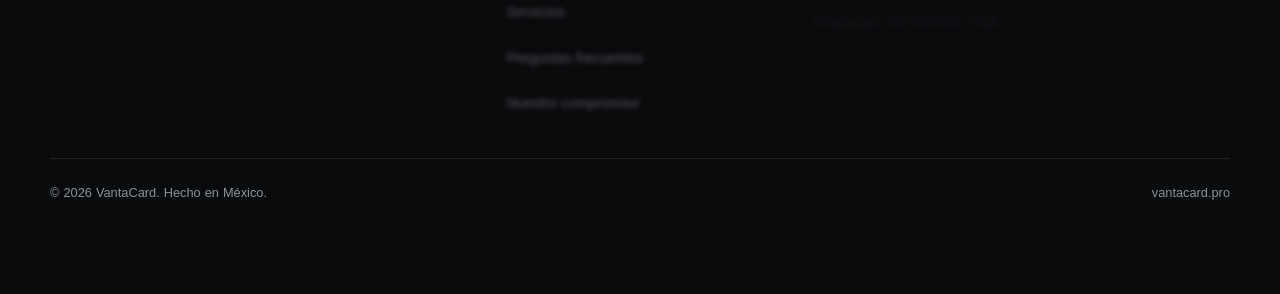
==== commit 239ae188: "Optimizar el teléfono sin tocar un pixel de escritorio ni iPad Sí se puede hacer sin modificar la co" ====
--- a/vantacard-web/index.html
+++ b/vantacard-web/index.html
@@ -79,7 +79,22 @@
     <a href="#contacto">Contacto</a>
   </div>
   <a class="nav__cta" href="https://wa.me/525639317160?text=Hola%20VantaCard%2C%20me%20interesa%20una%20tarjeta%20digital%20NFC.%20%C2%BFMe%20pueden%20dar%20m%C3%A1s%20informaci%C3%B3n%3F" target="_blank" rel="noopener">Cotizar</a>
+  <button class="nav__menu" id="navMenu" type="button" aria-expanded="false" aria-controls="navSheet" aria-label="Abrir menú">
+    <span class="nav__menu-bars" aria-hidden="true"></span>
+  </button>
 </nav>
+
+<div class="nav-sheet" id="navSheet" aria-hidden="true" inert>
+  <nav class="nav-sheet__links" aria-label="Menú">
+    <a href="catalogo.html">Catálogo</a>
+    <a href="#servicios">Servicios</a>
+    <a href="#planes">Planes</a>
+    <a href="compromiso.html">Nuestro compromiso</a>
+    <a href="#faq">Preguntas frecuentes</a>
+    <a href="#contacto">Contacto</a>
+  </nav>
+  <a class="btn btn--primary nav-sheet__cta" href="https://wa.me/525639317160?text=Hola%20VantaCard%2C%20me%20interesa%20una%20tarjeta%20digital%20NFC.%20%C2%BFMe%20pueden%20dar%20m%C3%A1s%20informaci%C3%B3n%3F" target="_blank" rel="noopener"><svg class="btn__icon" viewBox="0 0 24 24" fill="currentColor" aria-hidden="true"><path d="M12.04 2C6.58 2 2.13 6.45 2.13 11.91c0 1.75.46 3.45 1.32 4.95L2 22l5.25-1.38a9.9 9.9 0 0 0 4.79 1.22h.01c5.46 0 9.91-4.45 9.91-9.91 0-2.65-1.03-5.14-2.9-7.01A9.82 9.82 0 0 0 12.04 2Zm0 18.15h-.01a8.2 8.2 0 0 1-4.19-1.15l-.3-.18-3.12.82.83-3.04-.2-.31a8.22 8.22 0 0 1-1.26-4.38c0-4.54 3.7-8.23 8.25-8.23 2.2 0 4.27.86 5.83 2.42a8.2 8.2 0 0 1 2.41 5.83c0 4.54-3.69 8.22-8.24 8.22Zm4.52-6.16c-.25-.12-1.47-.72-1.69-.81-.23-.08-.39-.12-.56.13-.16.24-.64.8-.78.97-.14.16-.29.18-.54.06-.25-.13-1.05-.39-1.99-1.23-.74-.66-1.23-1.47-1.38-1.72-.14-.25-.01-.38.11-.5.11-.11.25-.29.37-.43.13-.15.17-.25.25-.41.09-.17.04-.31-.02-.43-.06-.13-.56-1.34-.76-1.84-.2-.48-.41-.42-.56-.43h-.48c-.17 0-.43.06-.66.31-.22.25-.87.85-.87 2.07s.9 2.4 1.02 2.56c.12.17 1.75 2.67 4.25 3.75.59.25 1.05.4 1.41.52.59.19 1.13.16 1.56.1.48-.07 1.47-.6 1.68-1.18.21-.58.21-1.08.14-1.18-.06-.11-.22-.17-.47-.29Z"/></svg>Cotizar por WhatsApp</a>
+</div>
 
 <main id="top">
 
@@ -203,6 +218,39 @@
   <!-- ============== REVEALED CONTENT ============== -->
   <div class="reveal-content" id="revealContent">
 
+    <!-- Solo en teléfono. En pantallas grandes estas tres fichas son el
+         panel que gira dentro de la escena 3D; ahí caben al lado de la
+         tarjeta y el movimiento se ve. En un teléfono no cabe ni se ve,
+         así que aquí van como lista, que además se lee de un vistazo.
+         La escena se salta su secuencia en main.js cuando el ancho es
+         de teléfono, para que esto no salga dos veces. -->
+    <section class="audience" id="audiencia">
+      <h2 class="reveal-up">Para quién es</h2>
+      <ul class="audience__list">
+        <li class="audience__item reveal-up">
+          <img class="audience__badge" src="assets/badge-profesionista.webp" alt="" loading="lazy" width="200" height="200" />
+          <div>
+            <h3>Profesionistas</h3>
+            <p>Tu cédula, tu especialidad y la cita, sin dictar nada.</p>
+          </div>
+        </li>
+        <li class="audience__item reveal-up">
+          <img class="audience__badge" src="assets/badge-pyme.webp" alt="" loading="lazy" width="200" height="200" />
+          <div>
+            <h3>Pymes</h3>
+            <p>Tu catálogo y tu agenda en su teléfono, no en un folleto.</p>
+          </div>
+        </li>
+        <li class="audience__item reveal-up">
+          <img class="audience__badge" src="assets/badge-empresario.webp" alt="" loading="lazy" width="200" height="200" />
+          <div>
+            <h3>Empresarios</h3>
+            <p>Cambias un puesto una vez, no reimprimes 500 tarjetas.</p>
+          </div>
+        </li>
+      </ul>
+    </section>
+
 
     <section class="chapter" id="como-funciona">
       <div class="chapter__aside reveal-group">
@@ -457,6 +505,7 @@
 
 <script src="js/vendor/gsap.min.js"></script>
 <script src="js/vendor/ScrollTrigger.min.js"></script>
+<script src="js/nav.js"></script>
 <script src="js/tone.js"></script>
 <script src="js/main.js"></script>
 </body>
--- a/vantacard-web/css/styles.css
+++ b/vantacard-web/css/styles.css
@@ -666,22 +666,6 @@
      corner where the fixed WhatsApp button sits on a phone. Browsers
      without it just wrap normally, which is where this started. */
   text-wrap: balance;
-}
-
-/* Narrower and a little higher on a phone: the fixed WhatsApp button
-   sits in the bottom-right corner, and at this width the benefit line
-   used to run underneath it. */
-@media (max-width: 720px) {
-  .profile-panel {
-    width: min(76vw, 292px);
-    top: 84%;
-    gap: 0.45rem;
-  }
-
-  .profile-panel__icon {
-    width: 62px;
-    height: 62px;
-  }
 }
 
 .profile-panel__dots {
@@ -1780,3 +1764,241 @@
     transition-duration: 0.01ms !important;
   }
 }
+
+/* ============================================================
+   TELÉFONO  (max-width: 720px)
+   Todo lo de aquí abajo vive dentro de esta consulta o detrás de una
+   propiedad que el escritorio ignora. Nada de este bloque cambia un
+   pixel de una Mac o un iPad — está verificado comparando capturas de
+   página completa a 768, 834, 1024, 1280, 1440 y 1920 antes y después.
+   ============================================================ */
+
+/* Tres propiedades que solo existen en móviles. El resaltado azul del
+   tap y el retardo de 300ms son las dos cosas que más delatan a un
+   sitio web dentro de un teléfono; text-size-adjust evita que iOS
+   infle la tipografía al girar el aparato. */
+html {
+  -webkit-text-size-adjust: 100%;
+  text-size-adjust: 100%;
+}
+
+body {
+  -webkit-tap-highlight-color: transparent;
+}
+
+a,
+button,
+.wa-fab,
+.social-link {
+  touch-action: manipulation;
+}
+
+/* Botón de menú: invisible arriba de 720px, donde los enlaces caben en
+   la barra. */
+.nav__menu {
+  display: none;
+  width: 44px;
+  height: 44px;
+  align-items: center;
+  justify-content: center;
+  padding: 0;
+  background: none;
+  border: 0;
+  color: var(--text-primary);
+  cursor: pointer;
+}
+
+.nav__menu-bars {
+  position: relative;
+  display: block;
+  width: 20px;
+  height: 1.5px;
+}
+
+.nav__menu-bars::before,
+.nav__menu-bars::after {
+  content: "";
+  position: absolute;
+  left: 0;
+  width: 100%;
+  height: 100%;
+  border-radius: 2px;
+  background: currentColor;
+  transition: transform 0.28s var(--ease-premium);
+}
+
+.nav__menu-bars::before {
+  transform: translateY(-4px);
+}
+
+.nav__menu-bars::after {
+  transform: translateY(4px);
+}
+
+body.is-menu-open .nav__menu-bars::before {
+  transform: rotate(45deg);
+}
+
+body.is-menu-open .nav__menu-bars::after {
+  transform: rotate(-45deg);
+}
+
+/* La hoja del menú. Tampoco existe arriba de 720px. */
+.nav-sheet {
+  display: none;
+}
+
+/* Las tres fichas de público como lista: en pantallas grandes son el
+   panel que gira dentro de la escena 3D. */
+.audience {
+  display: none;
+}
+
+@media (max-width: 720px) {
+  /* La barra: menos aire a los lados que en escritorio, y respeto por
+     el recorte de la pantalla en horizontal. */
+  .nav {
+    padding: var(--space-2) max(var(--space-3), env(safe-area-inset-right))
+      var(--space-2) max(var(--space-3), env(safe-area-inset-left));
+  }
+
+  .nav__menu {
+    display: inline-flex;
+    /* Compensa el padding del propio botón para que la barra del icono
+       quede alineada con el borde óptico de la barra, no 12px adentro. */
+    margin-right: -11px;
+  }
+
+  /* Con la hoja abierta, el botón de la barra sobra: la hoja trae el
+     suyo abajo, donde cae el pulgar. Quitarlo deja la barra en logo +
+     cerrar, que es lo que hace cualquier app. */
+  body.is-menu-open .nav__cta {
+    display: none;
+  }
+
+  /* Más chico de tipografía para que quepa junto al botón de menú, pero
+     nunca por debajo de 44px de alto: al encogerle el padding se quedó
+     en 42 y dejó de ser un objetivo cómodo para el pulgar. */
+  .nav__cta {
+    display: inline-flex;
+    align-items: center;
+    min-height: 44px;
+    font-size: 0.8rem;
+    padding: 0 0.95rem;
+  }
+
+  /* Debajo de la barra (z-index 100), no encima: el botón de cerrar es
+     el mismo que abrió la hoja y tiene que seguir alcanzable. */
+  .nav-sheet {
+    position: fixed;
+    inset: 0;
+    z-index: 99;
+    display: flex;
+    flex-direction: column;
+    padding: calc(72px + var(--space-3)) var(--space-4)
+      calc(var(--space-4) + env(safe-area-inset-bottom));
+    background: rgba(10, 11, 13, 0.97);
+    -webkit-backdrop-filter: blur(18px);
+    backdrop-filter: blur(18px);
+    opacity: 0;
+    visibility: hidden;
+    transform: translateY(-8px);
+    transition: opacity 0.22s ease, transform 0.26s var(--ease-premium),
+      visibility 0.26s;
+    overscroll-behavior: contain;
+  }
+
+  body.is-menu-open .nav-sheet {
+    opacity: 1;
+    visibility: visible;
+    transform: none;
+  }
+
+  body.is-menu-open {
+    overflow: hidden;
+  }
+
+  .nav-sheet__links {
+    display: flex;
+    flex-direction: column;
+  }
+
+  .nav-sheet__links a {
+    padding: 1.05rem 0;
+    border-bottom: 1px solid var(--border);
+    font-family: var(--font-display);
+    font-weight: 700;
+    font-size: 1.3rem;
+    letter-spacing: -0.015em;
+    color: var(--text-primary);
+  }
+
+  /* Al fondo de la hoja, donde cae el pulgar. */
+  .nav-sheet__cta {
+    margin-top: auto;
+    width: 100%;
+  }
+
+  /* La escena 3D se salta la secuencia de perfiles en el teléfono
+     (main.js), así que ya no necesita 750vh de scroll para contarla.
+     El número sale de medirlo: en escritorio la línea de tiempo dura
+     2.34 y se reparte en 5850px, o sea 2500px por unidad. En teléfono
+     dura 1.32, así que 460vh deja unos 2300px por unidad — el mismo
+     ritmo, un pelo más rápido, que es lo que se quiere cuando lo que
+     empuja el scroll es un pulgar. */
+  .hero-scene {
+    height: 460vh;
+  }
+
+  .profile-panel {
+    display: none;
+  }
+
+  .audience {
+    display: block;
+    max-width: 460px;
+    margin: 0 auto;
+    padding: var(--space-6) var(--space-4) var(--space-3);
+  }
+
+  .audience h2 {
+    font-size: clamp(1.8rem, 7vw, 2.2rem);
+    letter-spacing: -0.02em;
+    margin-bottom: var(--space-4);
+  }
+
+  .audience__list {
+    display: flex;
+    flex-direction: column;
+  }
+
+  .audience__item {
+    display: grid;
+    grid-template-columns: 52px minmax(0, 1fr);
+    gap: var(--space-3);
+    align-items: center;
+    padding: var(--space-3) 0;
+    border-top: 1px solid var(--border);
+  }
+
+  .audience__item:last-child {
+    border-bottom: 1px solid var(--border);
+  }
+
+  .audience__badge {
+    width: 52px;
+    height: 52px;
+    border-radius: 50%;
+  }
+
+  .audience__item h3 {
+    font-size: 1.05rem;
+    margin-bottom: 0.25rem;
+  }
+
+  .audience__item p {
+    color: var(--text-secondary);
+    font-size: 0.92rem;
+    line-height: 1.55;
+  }
+}
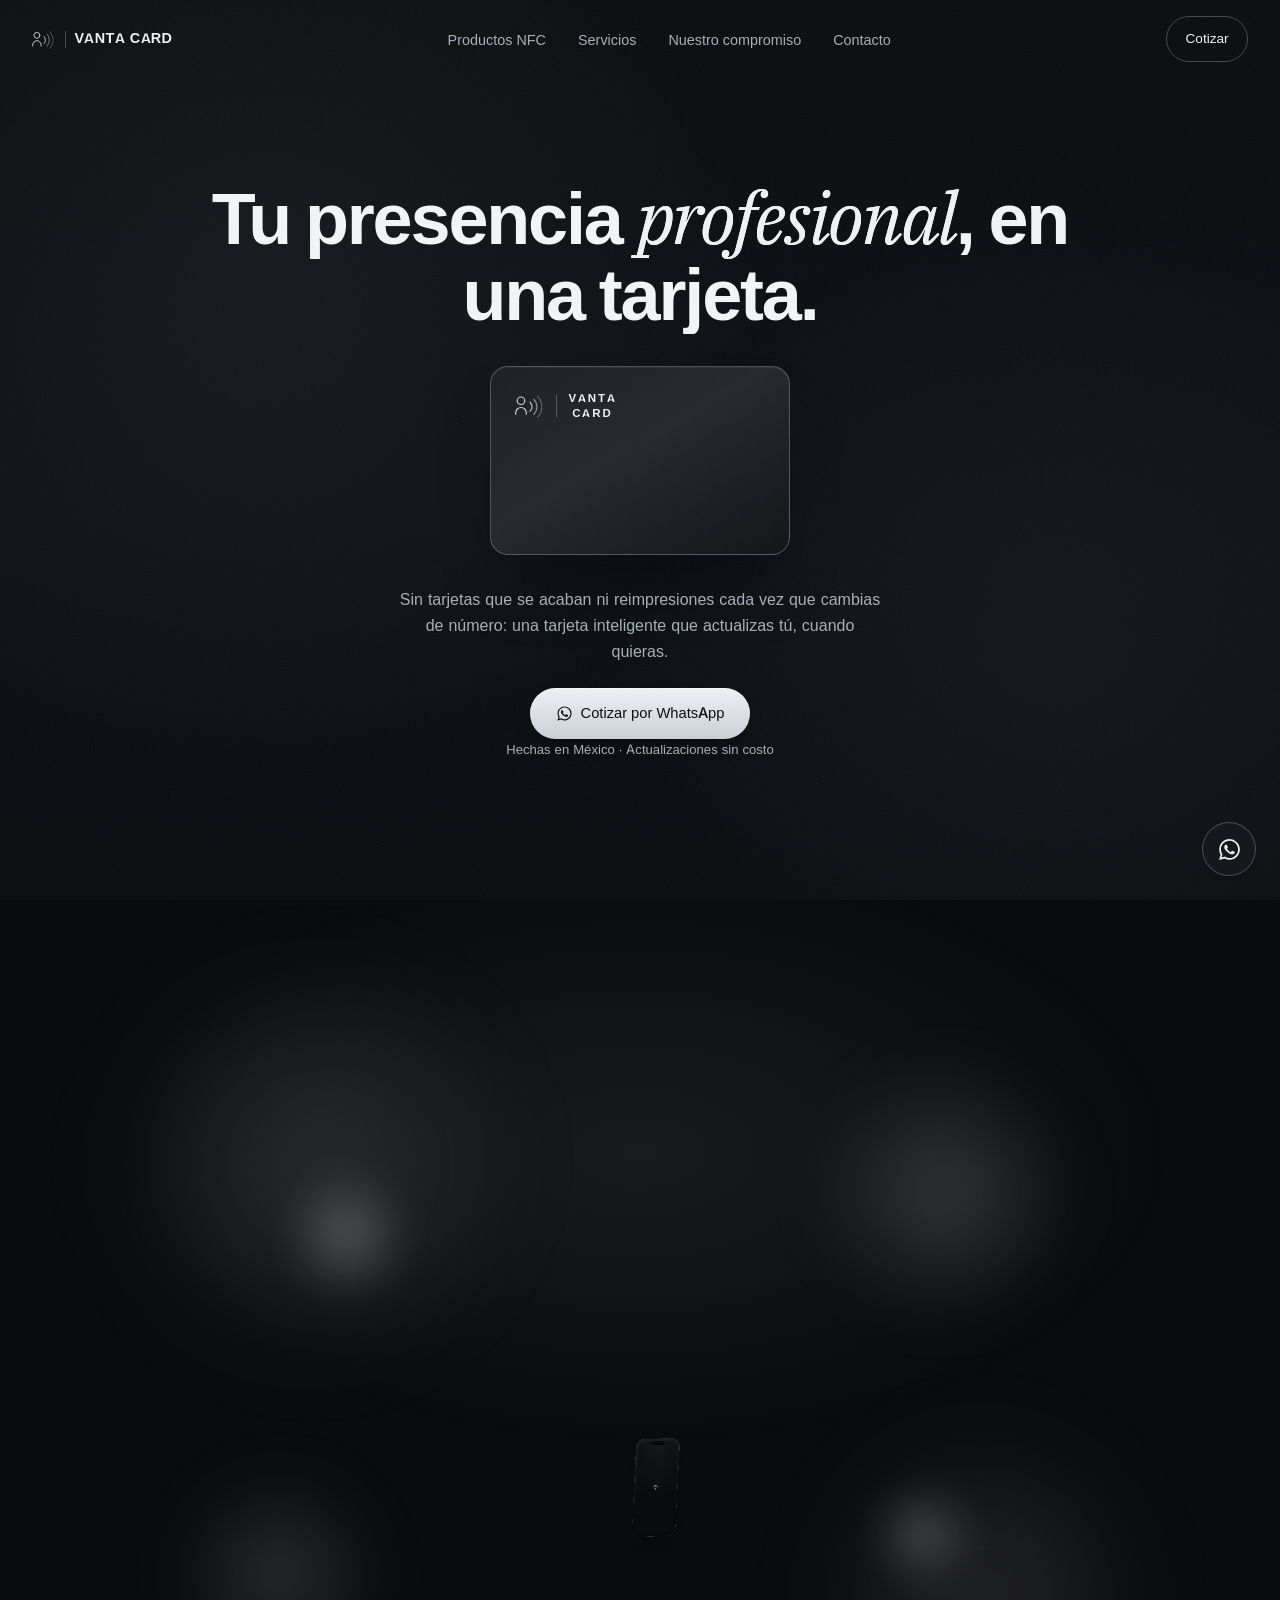
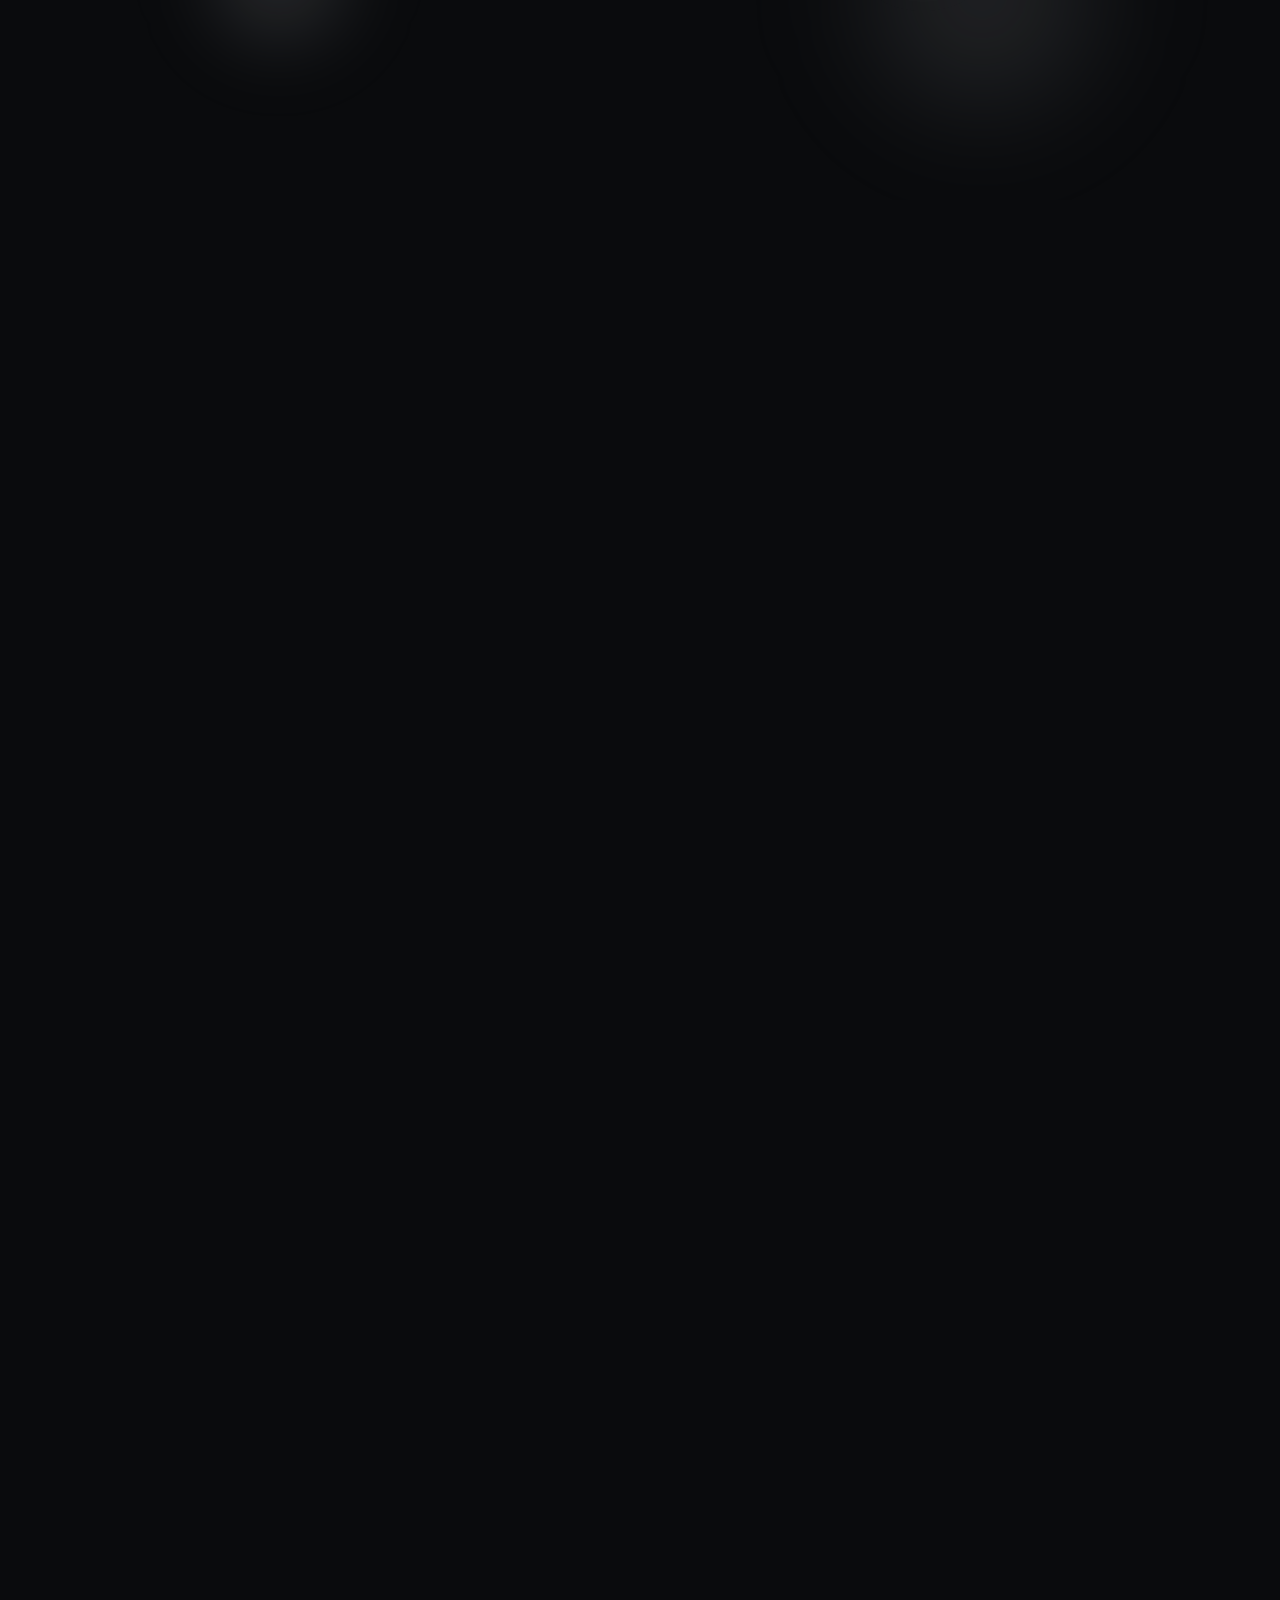
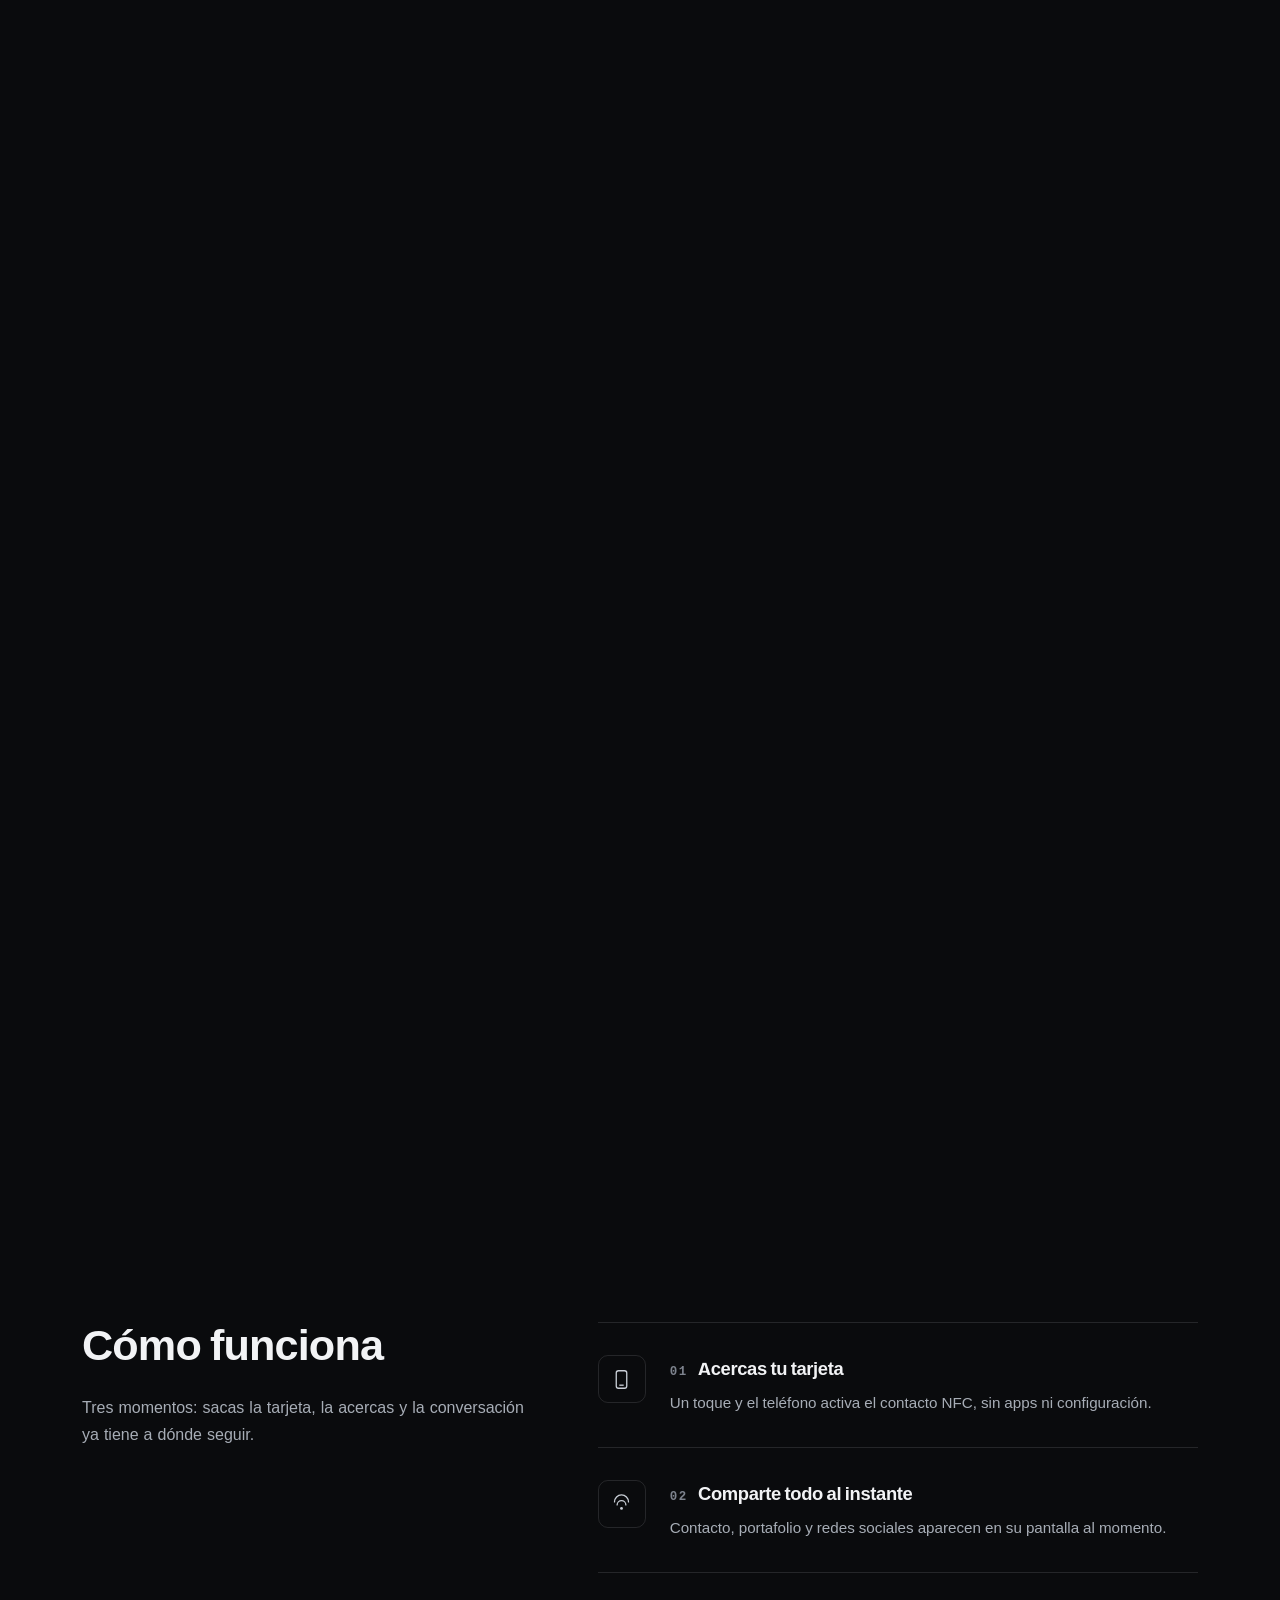
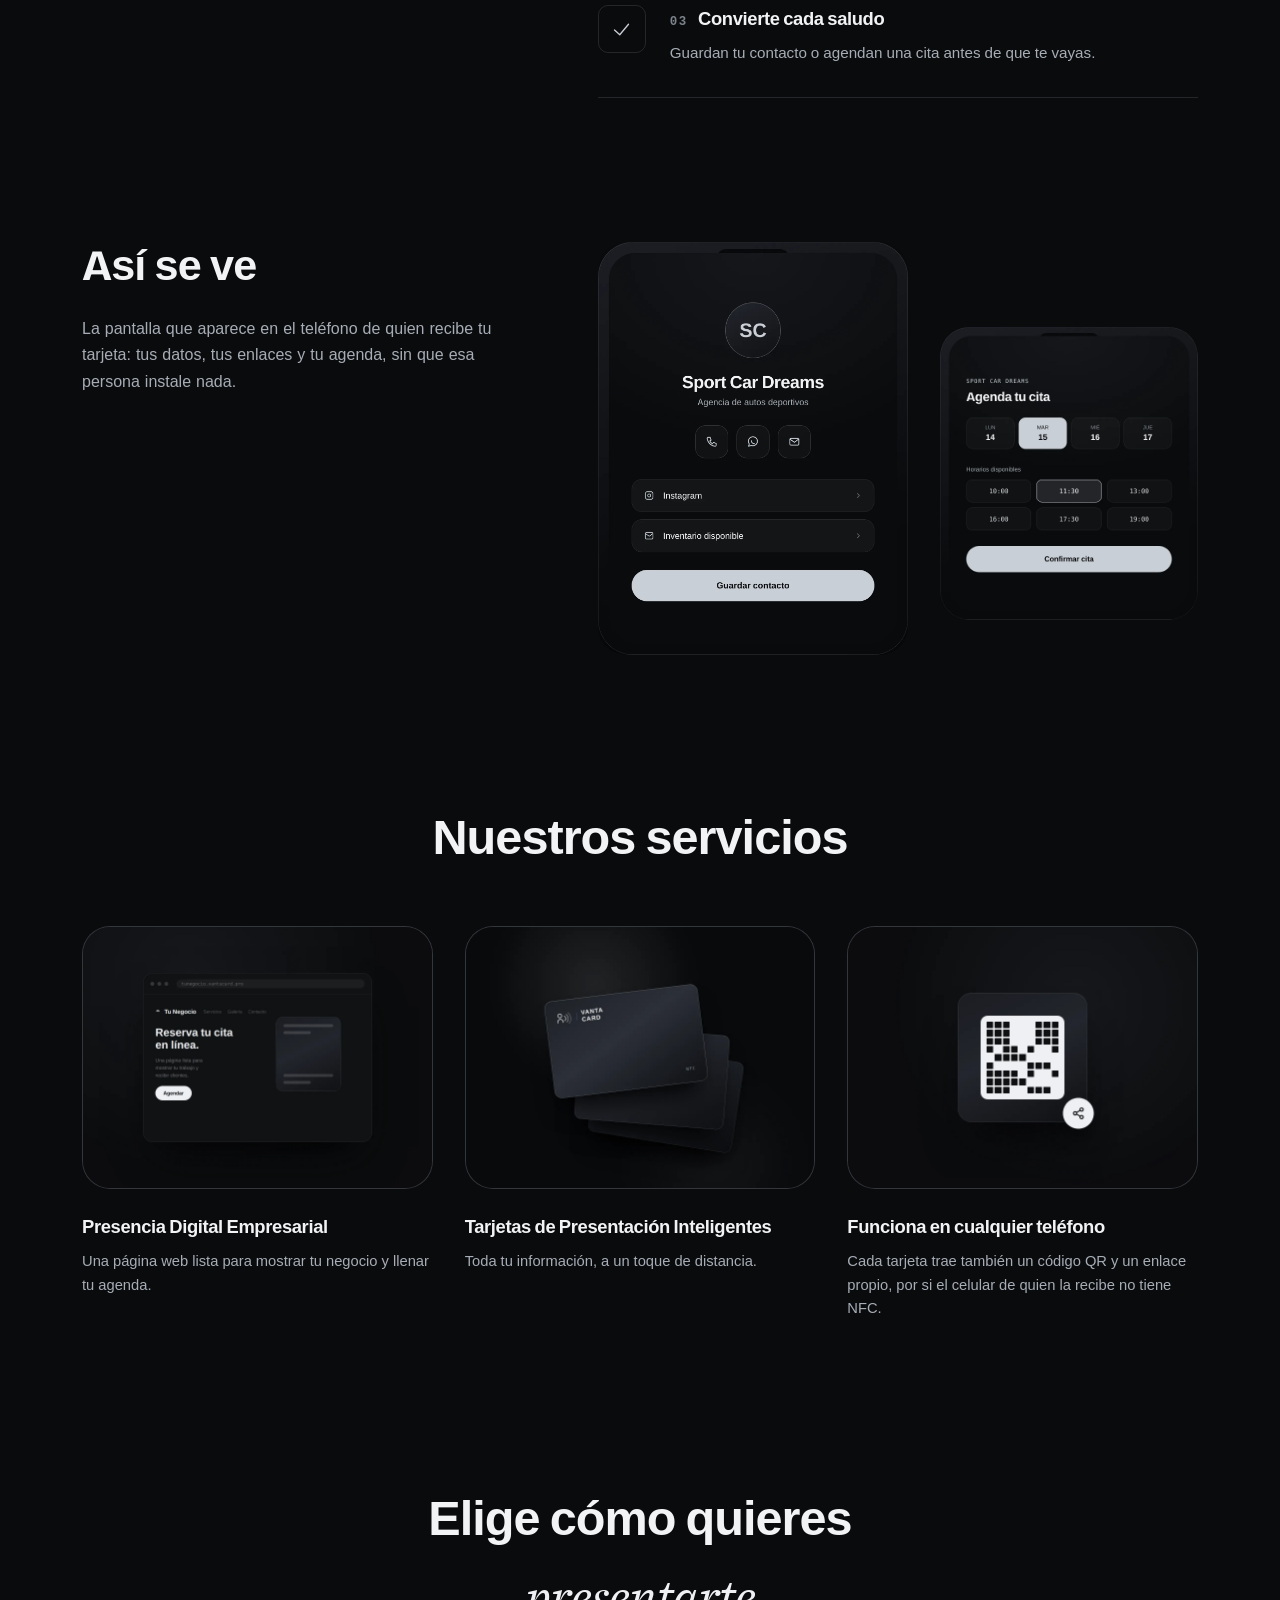
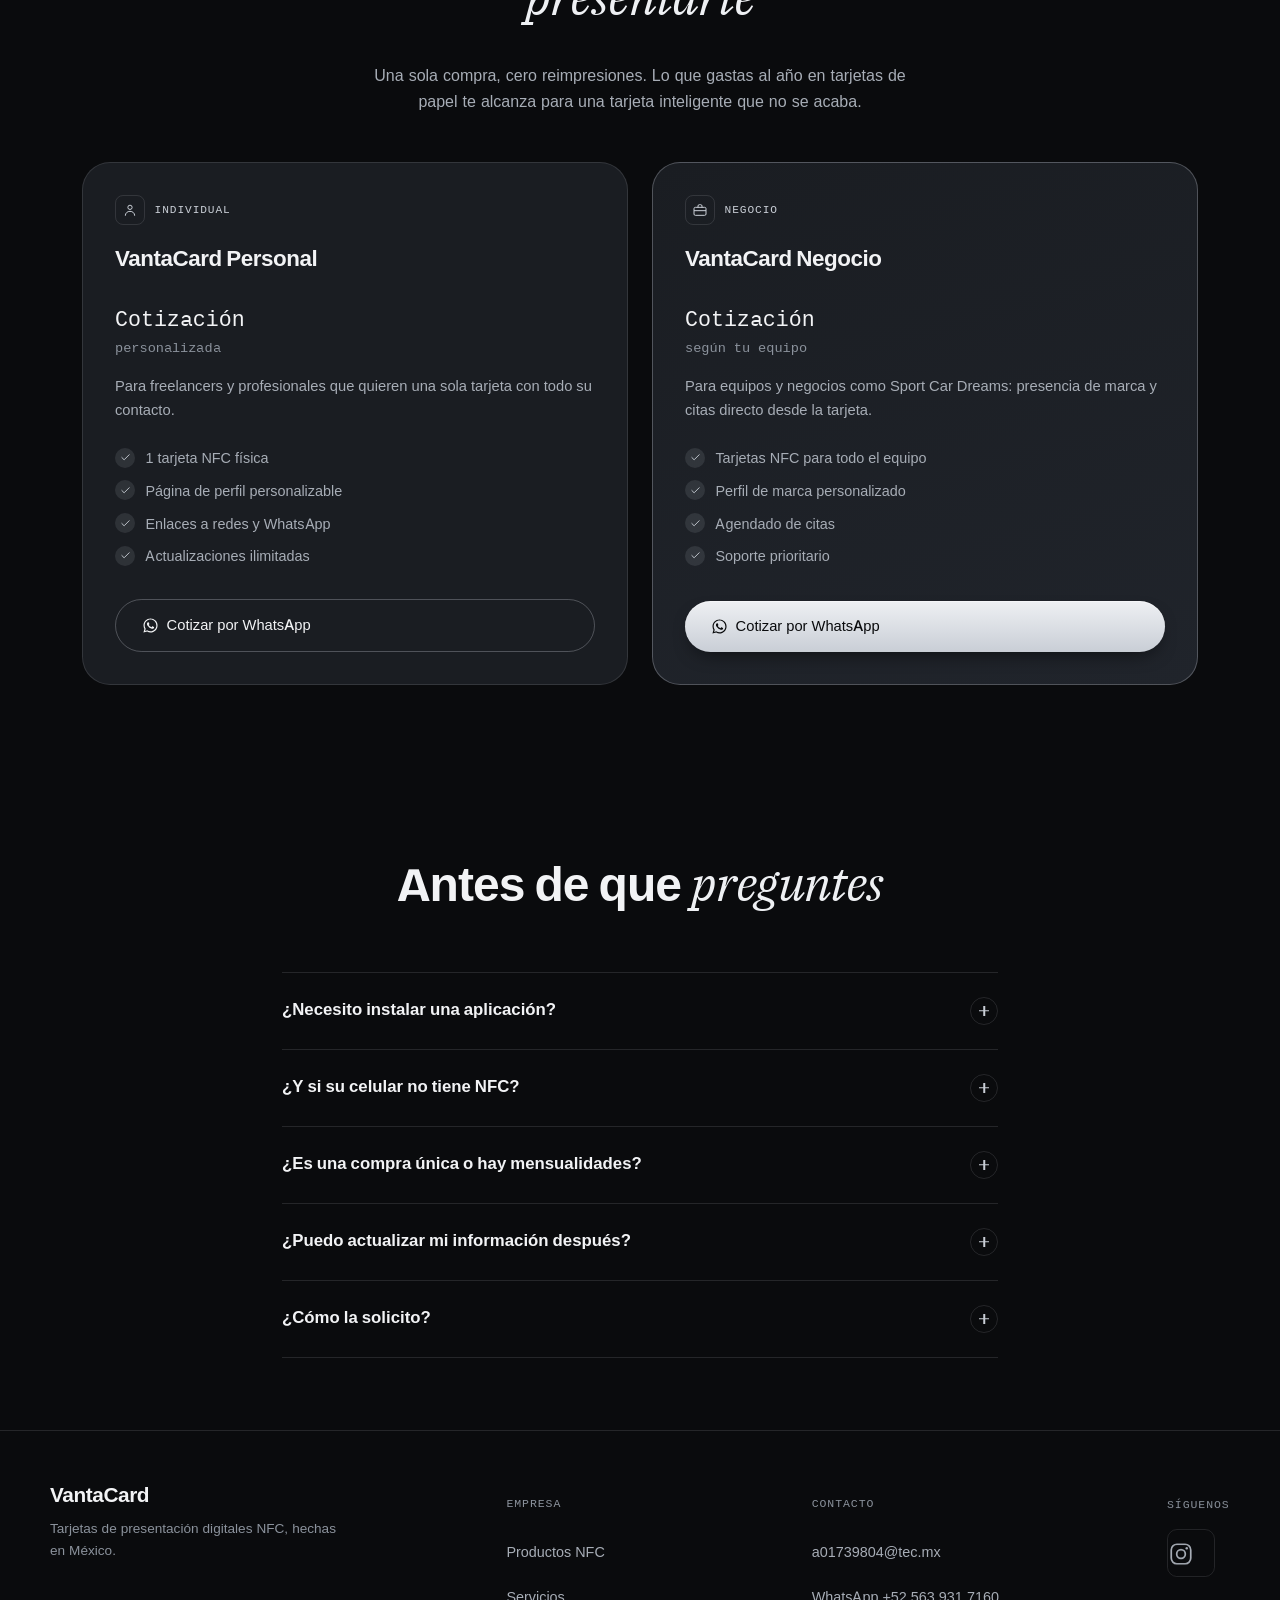
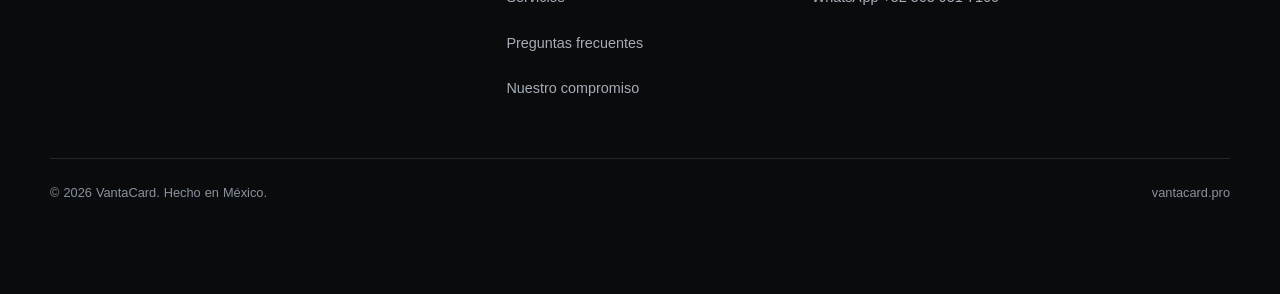
==== commit ecc6ef95: "Separar los productos NFC de los servicios "Catálogo" se llama **Productos NFC**, en el menú, en el " ====
--- a/vantacard-web/index.html
+++ b/vantacard-web/index.html
@@ -73,7 +73,7 @@
     </span>
   </a>
   <div class="nav__links">
-    <a href="catalogo.html">Catálogo</a>
+    <a href="catalogo.html">Productos NFC</a>
     <a href="#servicios">Servicios</a>
     <a href="compromiso.html">Nuestro compromiso</a>
     <a href="#contacto">Contacto</a>
@@ -86,7 +86,7 @@
 
 <div class="nav-sheet" id="navSheet" aria-hidden="true" inert>
   <nav class="nav-sheet__links" aria-label="Menú">
-    <a href="catalogo.html">Catálogo</a>
+    <a href="catalogo.html">Productos NFC</a>
     <a href="#servicios">Servicios</a>
     <a href="#planes">Planes</a>
     <a href="compromiso.html">Nuestro compromiso</a>
@@ -465,7 +465,7 @@
         <div class="footer__col reveal-up">
           <h4>Empresa</h4>
           <ul>
-            <li><a href="catalogo.html">Catálogo</a></li>
+            <li><a href="catalogo.html">Productos NFC</a></li>
             <li><a href="#servicios">Servicios</a></li>
             <li><a href="#faq">Preguntas frecuentes</a></li>
             <li><a href="compromiso.html">Nuestro compromiso</a></li>
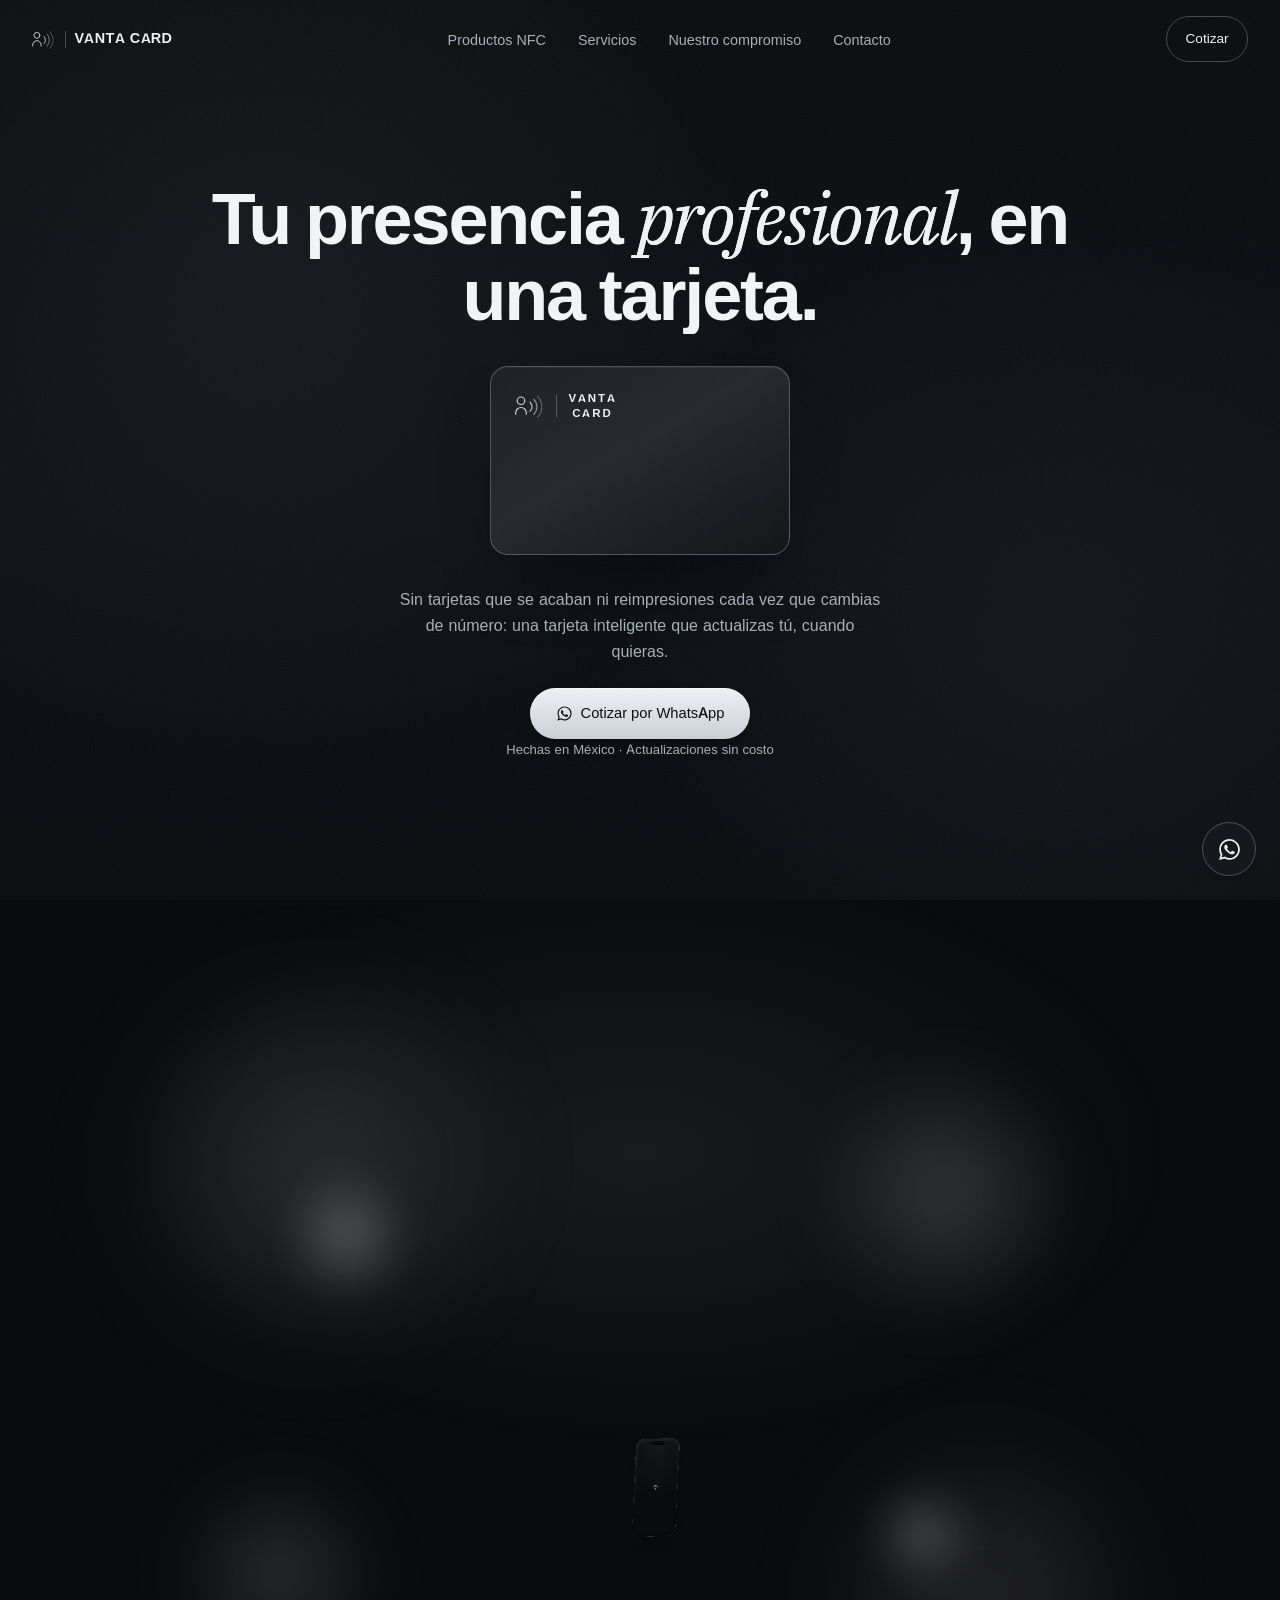
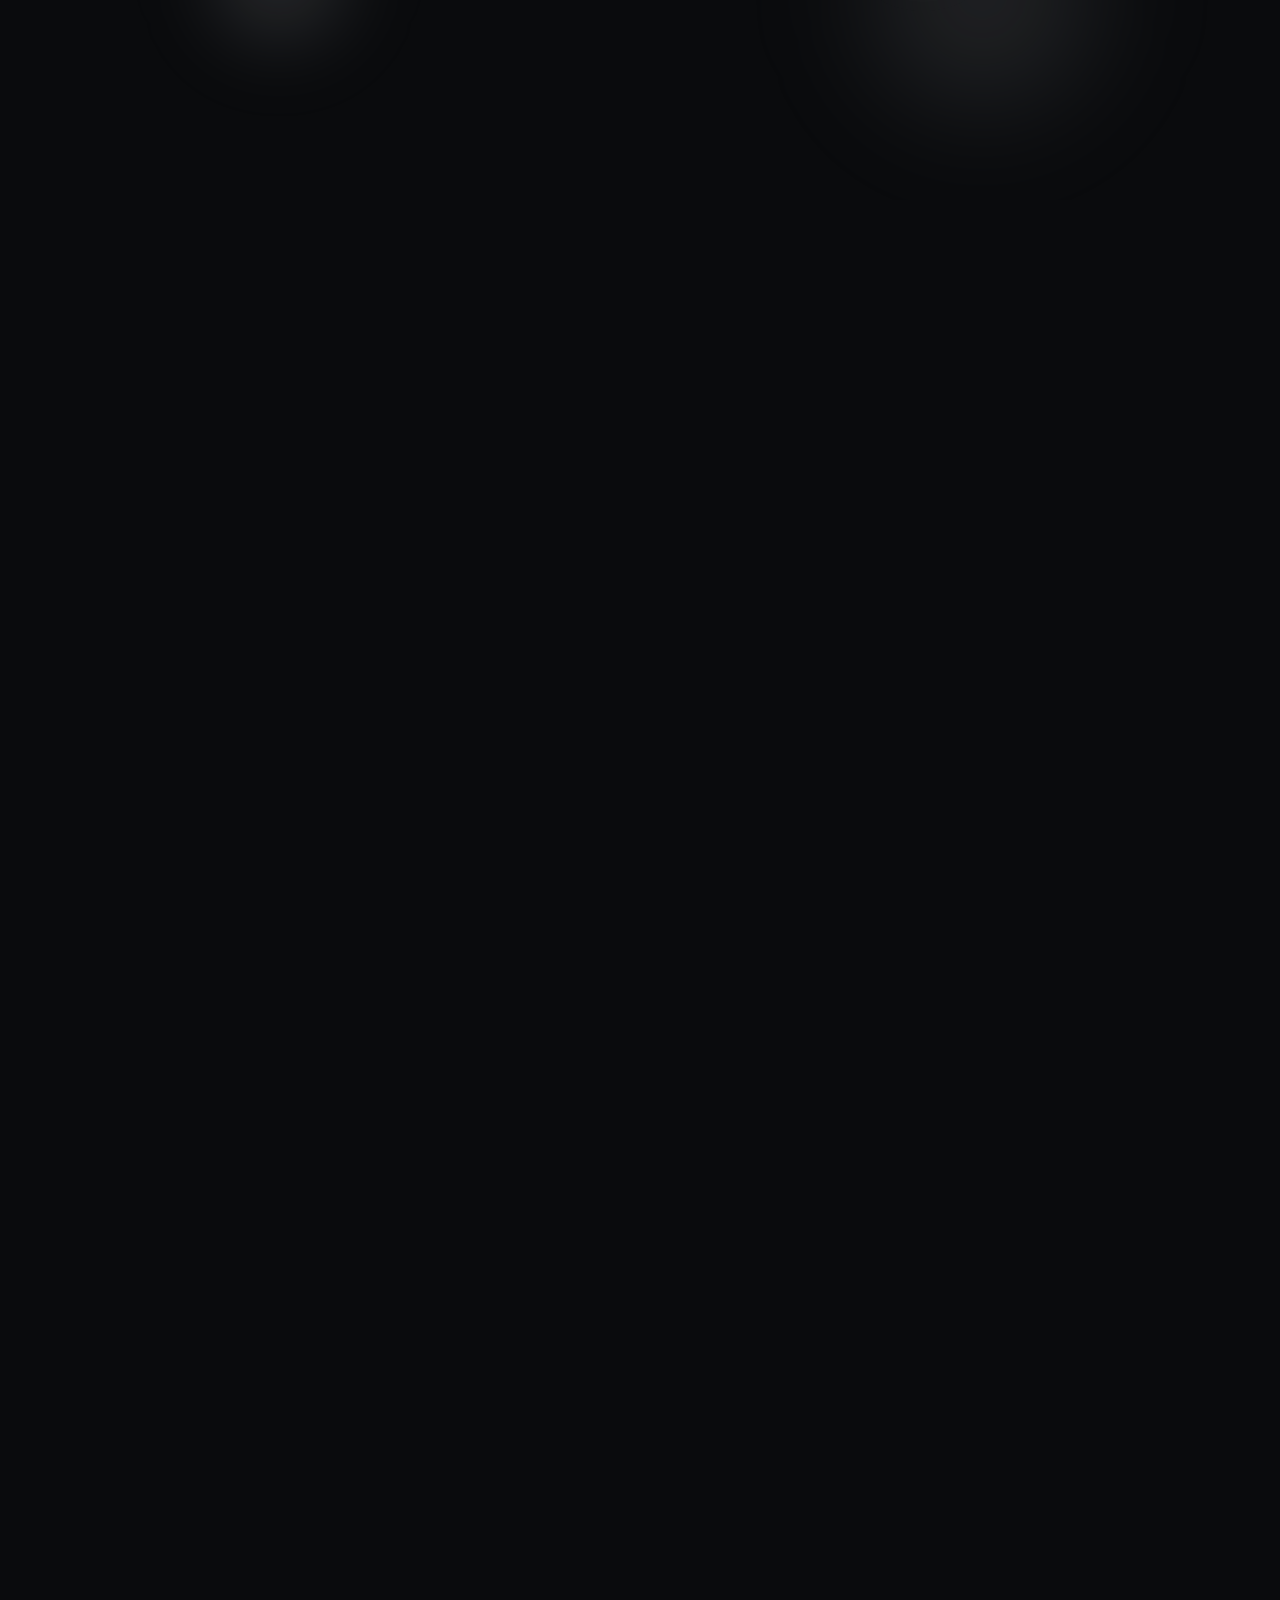
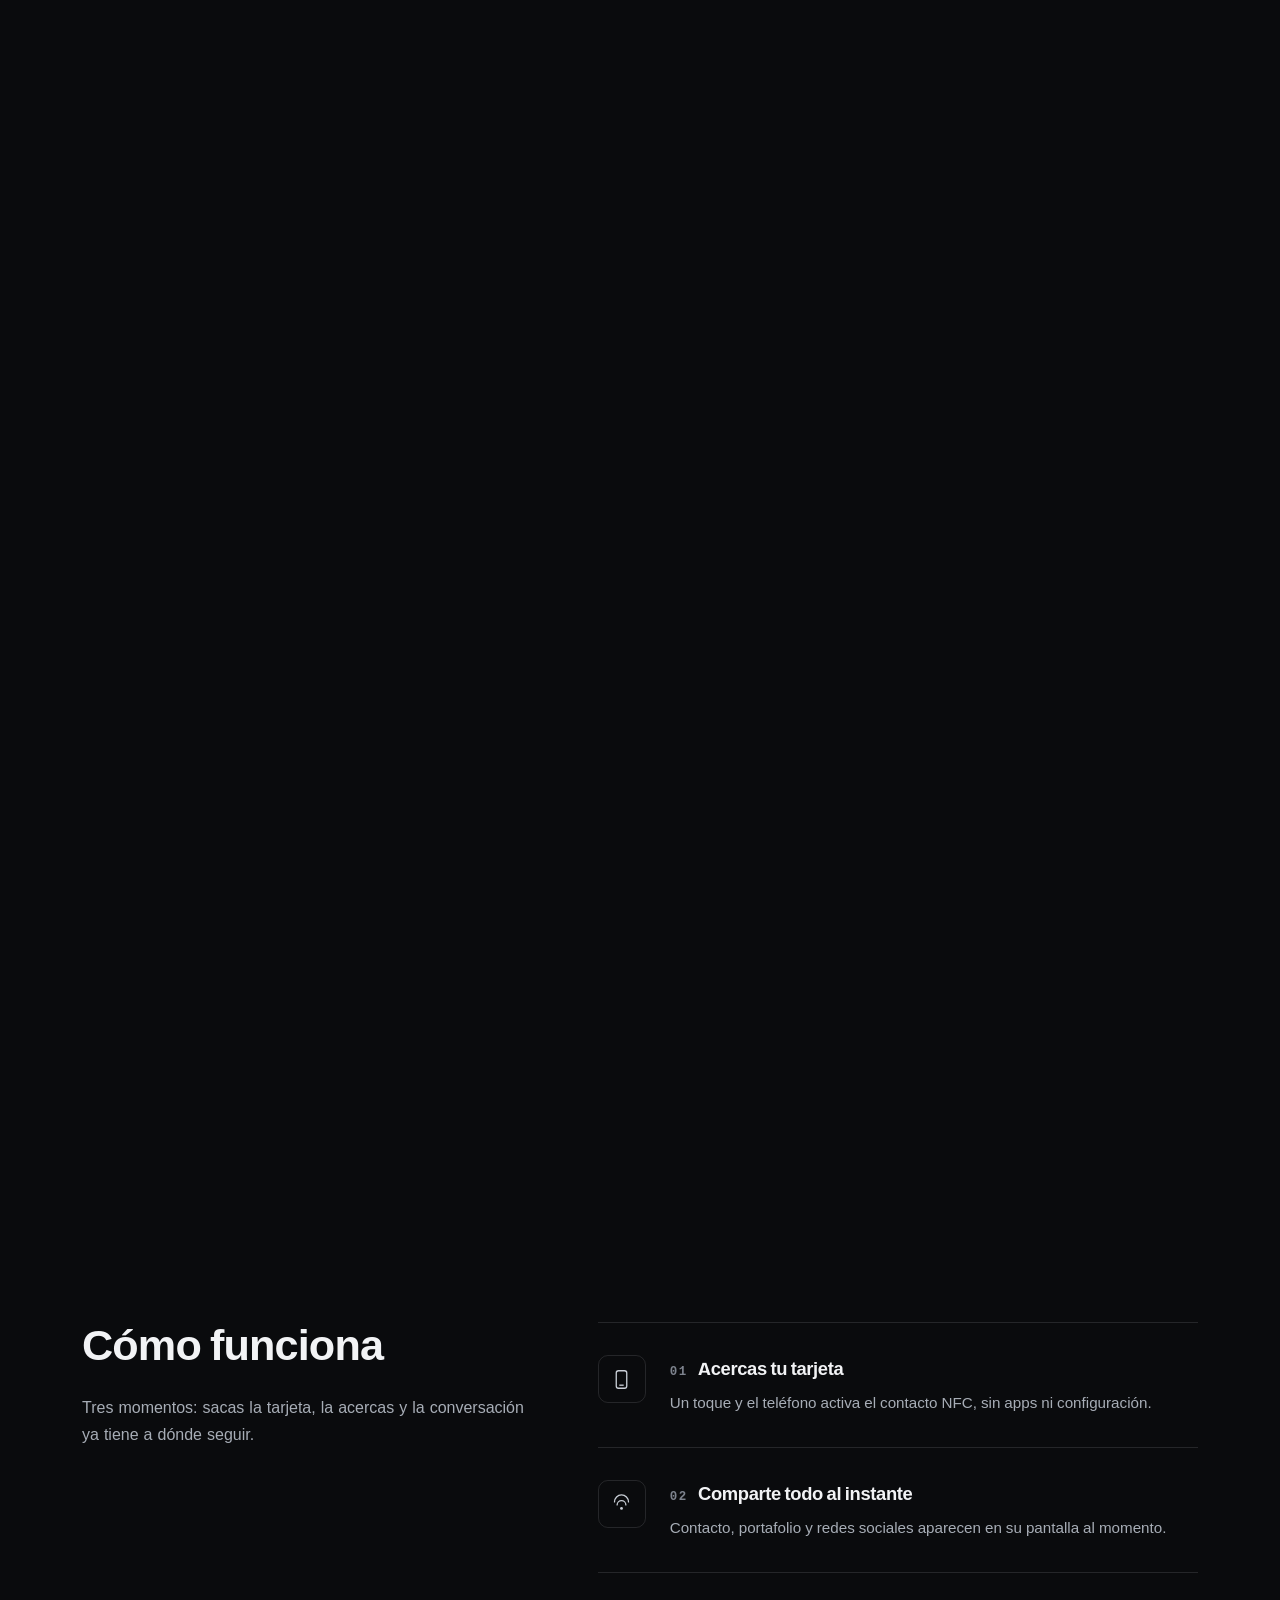
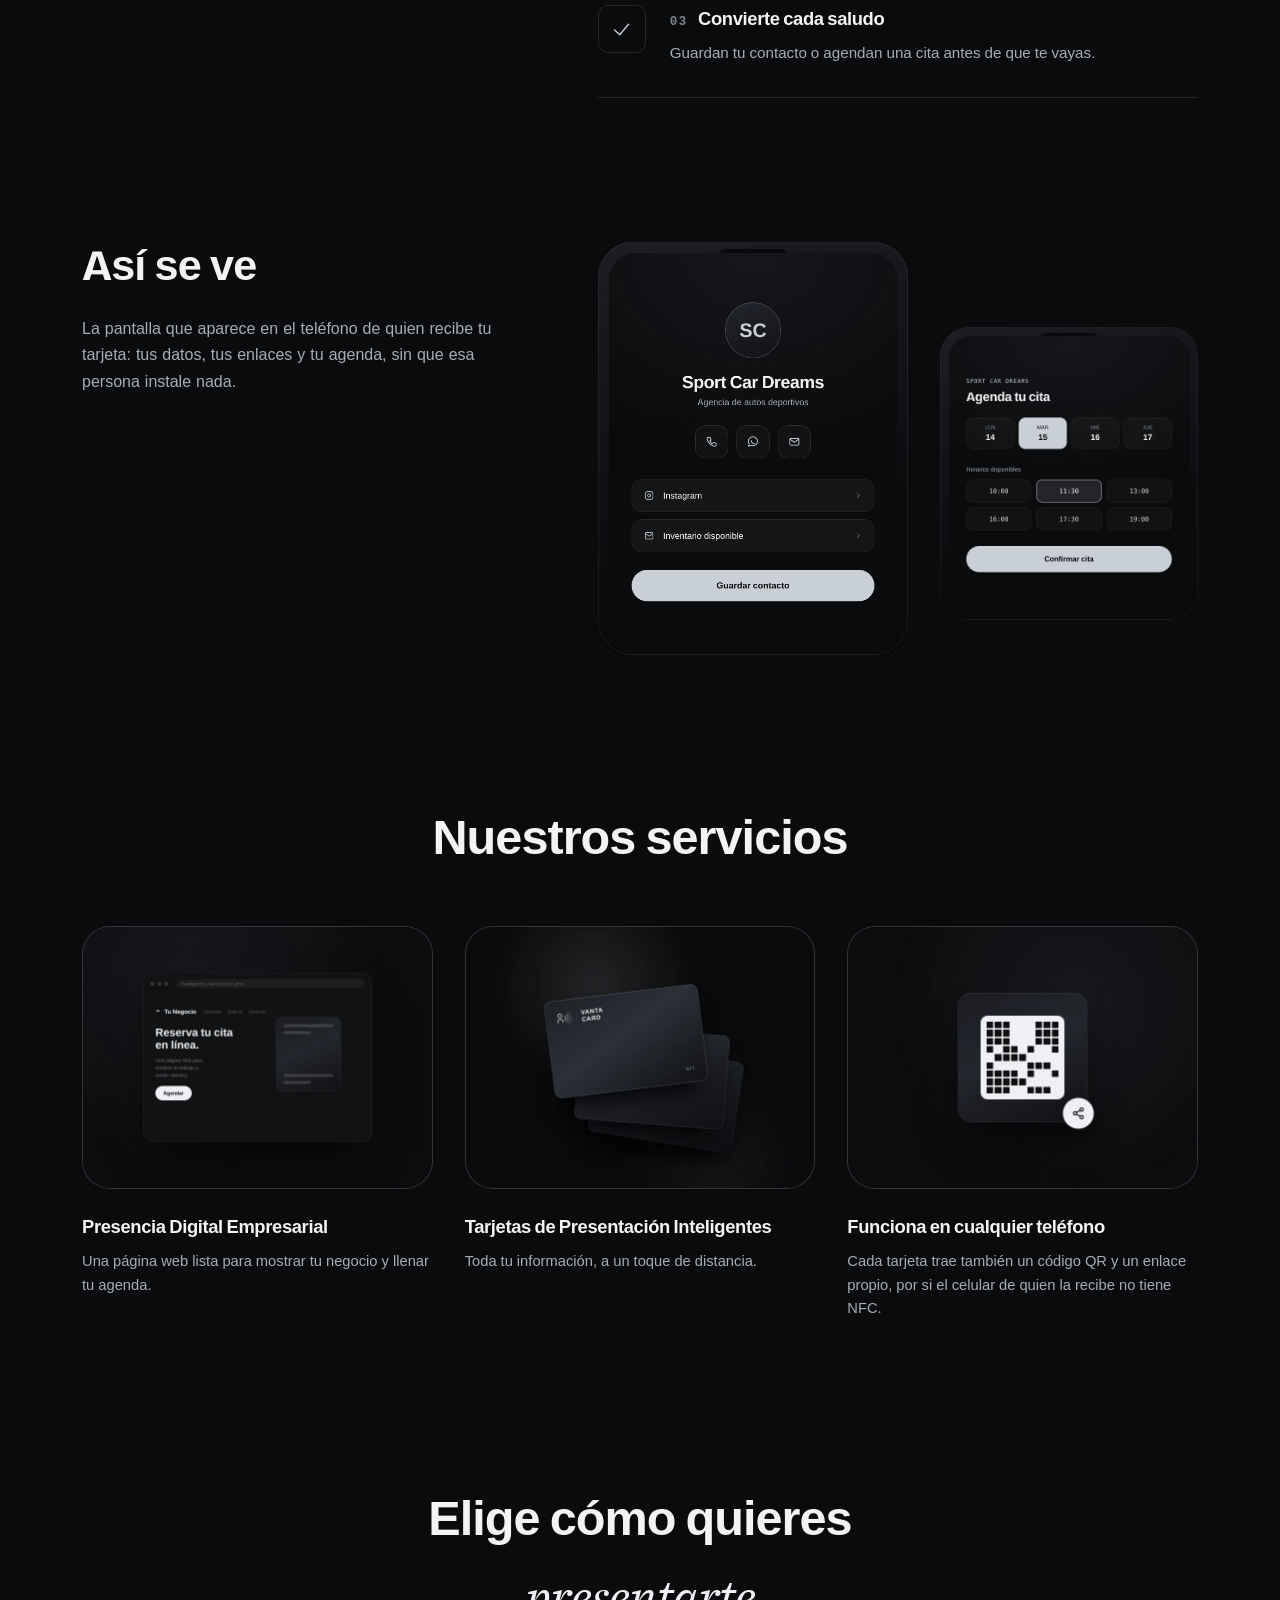
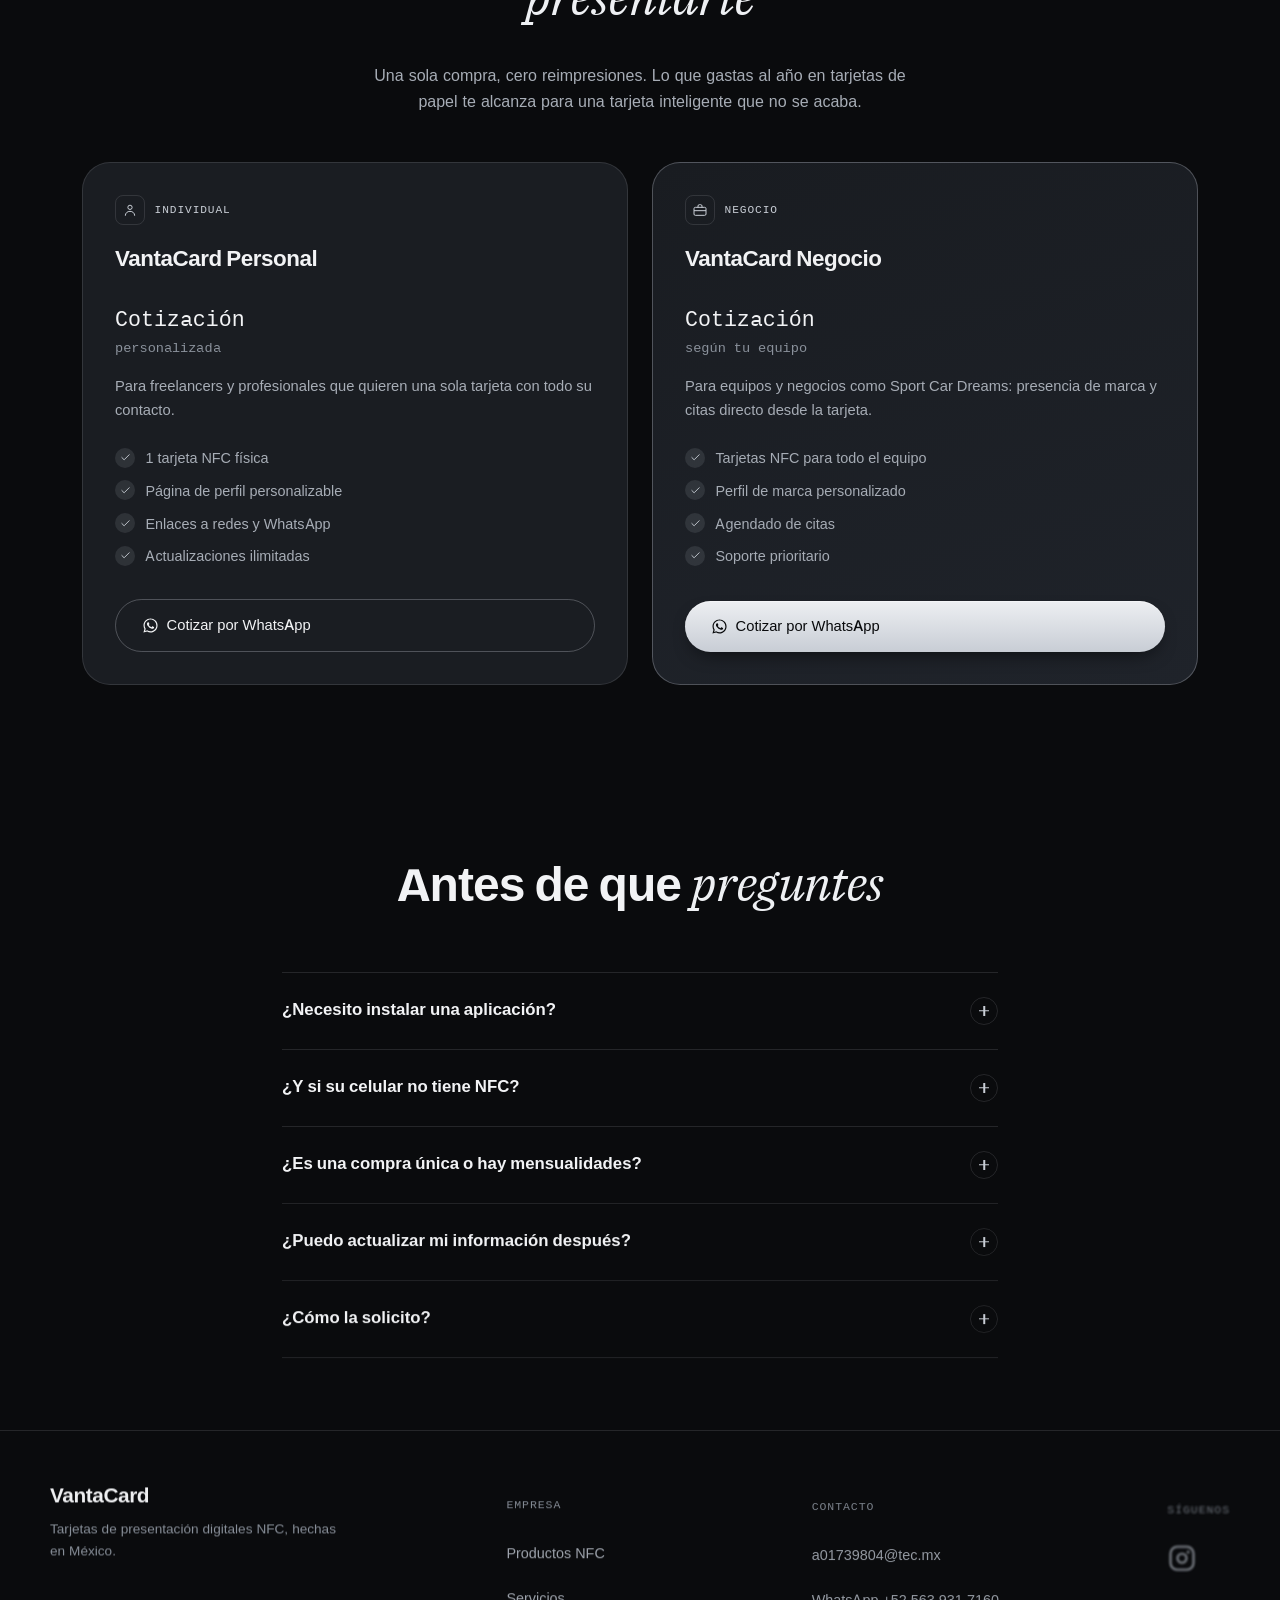
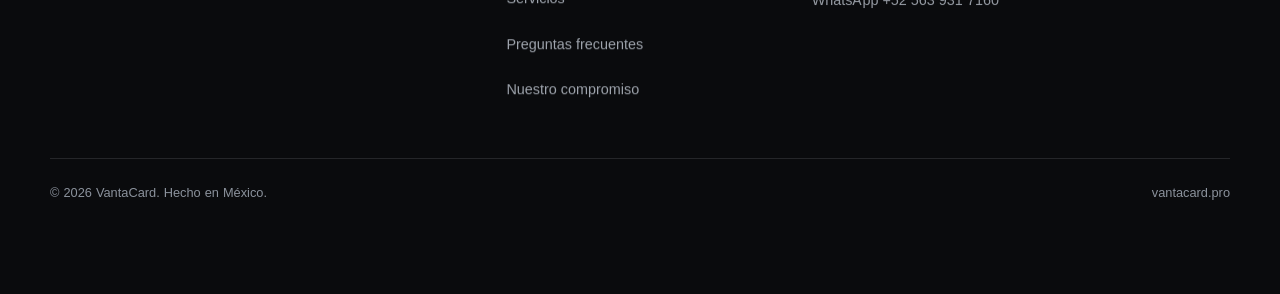
==== commit 46761977: "Bajar la escala tipográfica en teléfono y arreglar el logo de Instagram En una pantalla de 390px el " ====
--- a/vantacard-web/index.html
+++ b/vantacard-web/index.html
@@ -481,10 +481,10 @@
         <div class="footer__col reveal-up">
           <h4>Síguenos</h4>
           <a class="social-link" id="instagramLink" href="https://www.instagram.com/vantacard.pro/" target="_blank" rel="noopener" aria-label="VantaCard en Instagram">
-            <svg viewBox="0 0 24 24" fill="none" stroke="currentColor" stroke-width="1.6" stroke-linecap="round" stroke-linejoin="round" aria-hidden="true">
-              <rect x="3" y="3" width="18" height="18" rx="5.2"/>
-              <circle cx="12" cy="12" r="4"/>
-              <circle cx="17.3" cy="6.7" r="1.15" fill="currentColor" stroke="none"/>
+            <svg viewBox="0 0 24 24" fill="none" stroke="currentColor" stroke-width="1.7" stroke-linecap="round" stroke-linejoin="round" aria-hidden="true">
+              <rect x="2.8" y="2.8" width="18.4" height="18.4" rx="5.4"/>
+              <circle cx="12" cy="12" r="3.6"/>
+              <circle cx="16.9" cy="7.1" r="1.05" fill="currentColor" stroke="none"/>
             </svg>
           </a>
         </div>
--- a/vantacard-web/css/styles.css
+++ b/vantacard-web/css/styles.css
@@ -1119,30 +1119,38 @@
    weight as every other icon here instead of dropped in as the brand's
    own gradient badge, which would be the one saturated object on an
    otherwise monochrome page. */
-.social-link {
+/* La marca sola, sin marco. El glifo de Instagram ya es un cuadrado
+   redondeado: meterlo dentro de otro cuadrado redondeado con borde
+   daba dos marcos anidados, que es lo que se veía mal. El área
+   tocable sigue siendo de 48px — la da la caja, no un recuadro
+   visible — y lo que responde es el color.
+   El selector lleva `.footer__col a` delante a propósito: esa regla
+   tiene más especificidad que `.social-link` sola y le ganaba el
+   display y el padding, así que el glifo quedaba pegado al borde
+   izquierdo de la caja en vez de centrado. */
+.footer__col a.social-link {
   display: inline-flex;
   align-items: center;
   justify-content: center;
-  /* 48px box, 26px mark. At 44/19 the glyph was swimming in its own
-     frame and read as an afterthought; this is the same ratio the
-     step icons use, at a size that actually carries a logo. Still
-     comfortably above the 44px tap-target floor. */
   width: 48px;
   height: 48px;
-  border: 1px solid var(--border);
-  border-radius: var(--radius-sm);
+  padding: 0;
+  /* El glifo mide 30 dentro de un área tocable de 48, así que sobran 9
+     de cada lado: este margen los descuenta para que el borde del logo
+     caiga en la misma línea que el texto de la columna, no 9px adentro. */
+  margin-left: -9px;
   color: var(--text-secondary);
-  transition: border-color 0.2s ease, color 0.2s ease;
+  transition: color 0.2s ease;
 }
 
 .social-link svg {
-  width: 26px;
-  height: 26px;
+  width: 30px;
+  height: 30px;
+  display: block;
 }
 
 @media (hover: hover) and (pointer: fine) {
-  .social-link:hover {
-    border-color: var(--accent);
+  .footer__col a.social-link:hover {
     color: var(--accent);
   }
 }
@@ -1855,6 +1863,42 @@
 }
 
 @media (max-width: 720px) {
+  /* ---- Escala de teléfono ----
+     Los clamp() de los títulos tienen el piso calculado para
+     escritorio, y en una pantalla de 390px el piso es lo que manda:
+     la h1 salía a 41.6px y las h2 a 30-34px, que es lo que se veía
+     como "zoom". El cuerpo no se toca — 16px de texto y 14.7 de
+     secundario ya estaban bien; lo que sobraba era titular.
+
+     La escala de espacio también baja: 4.5rem de aire entre secciones
+     es proporción de monitor, no de teléfono. */
+  :root {
+    --space-4: 1.5rem;
+    --space-5: 2.25rem;
+    --space-6: 3rem;
+    --space-7: 4.5rem;
+  }
+
+  .identity__inner h1 {
+    font-size: 2rem;
+    line-height: 1.1;
+  }
+
+  .hero-payoff {
+    font-size: 1.65rem;
+  }
+
+  .chapter__aside h2,
+  .offerings__head h2,
+  .services__head h2,
+  .faq__head h2 {
+    font-size: 1.5rem;
+  }
+
+  .pull-quote {
+    font-size: 1.35rem;
+  }
+
   /* La barra: menos aire a los lados que en escritorio, y respeto por
      el recorte de la pantalla en horizontal. */
   .nav {
@@ -1962,7 +2006,7 @@
   }
 
   .audience h2 {
-    font-size: clamp(1.8rem, 7vw, 2.2rem);
+    font-size: 1.5rem;
     letter-spacing: -0.02em;
     margin-bottom: var(--space-4);
   }
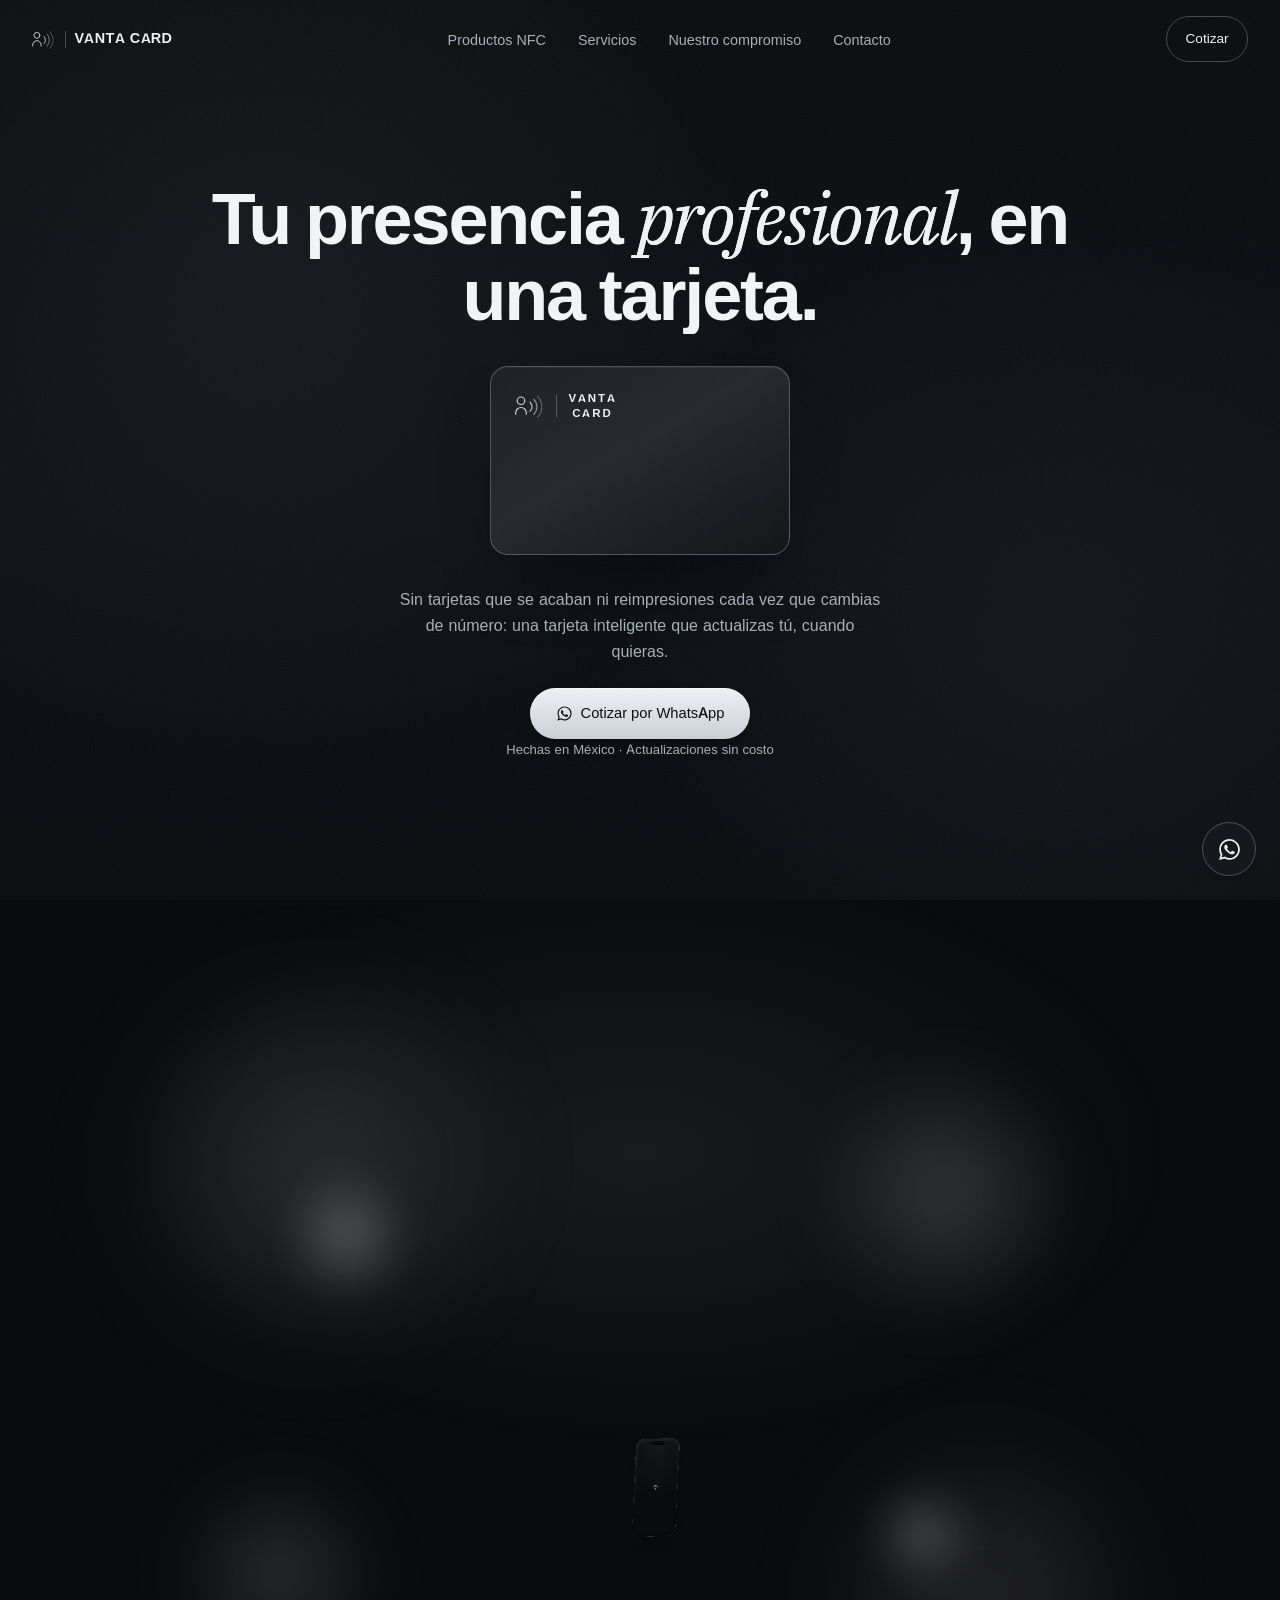
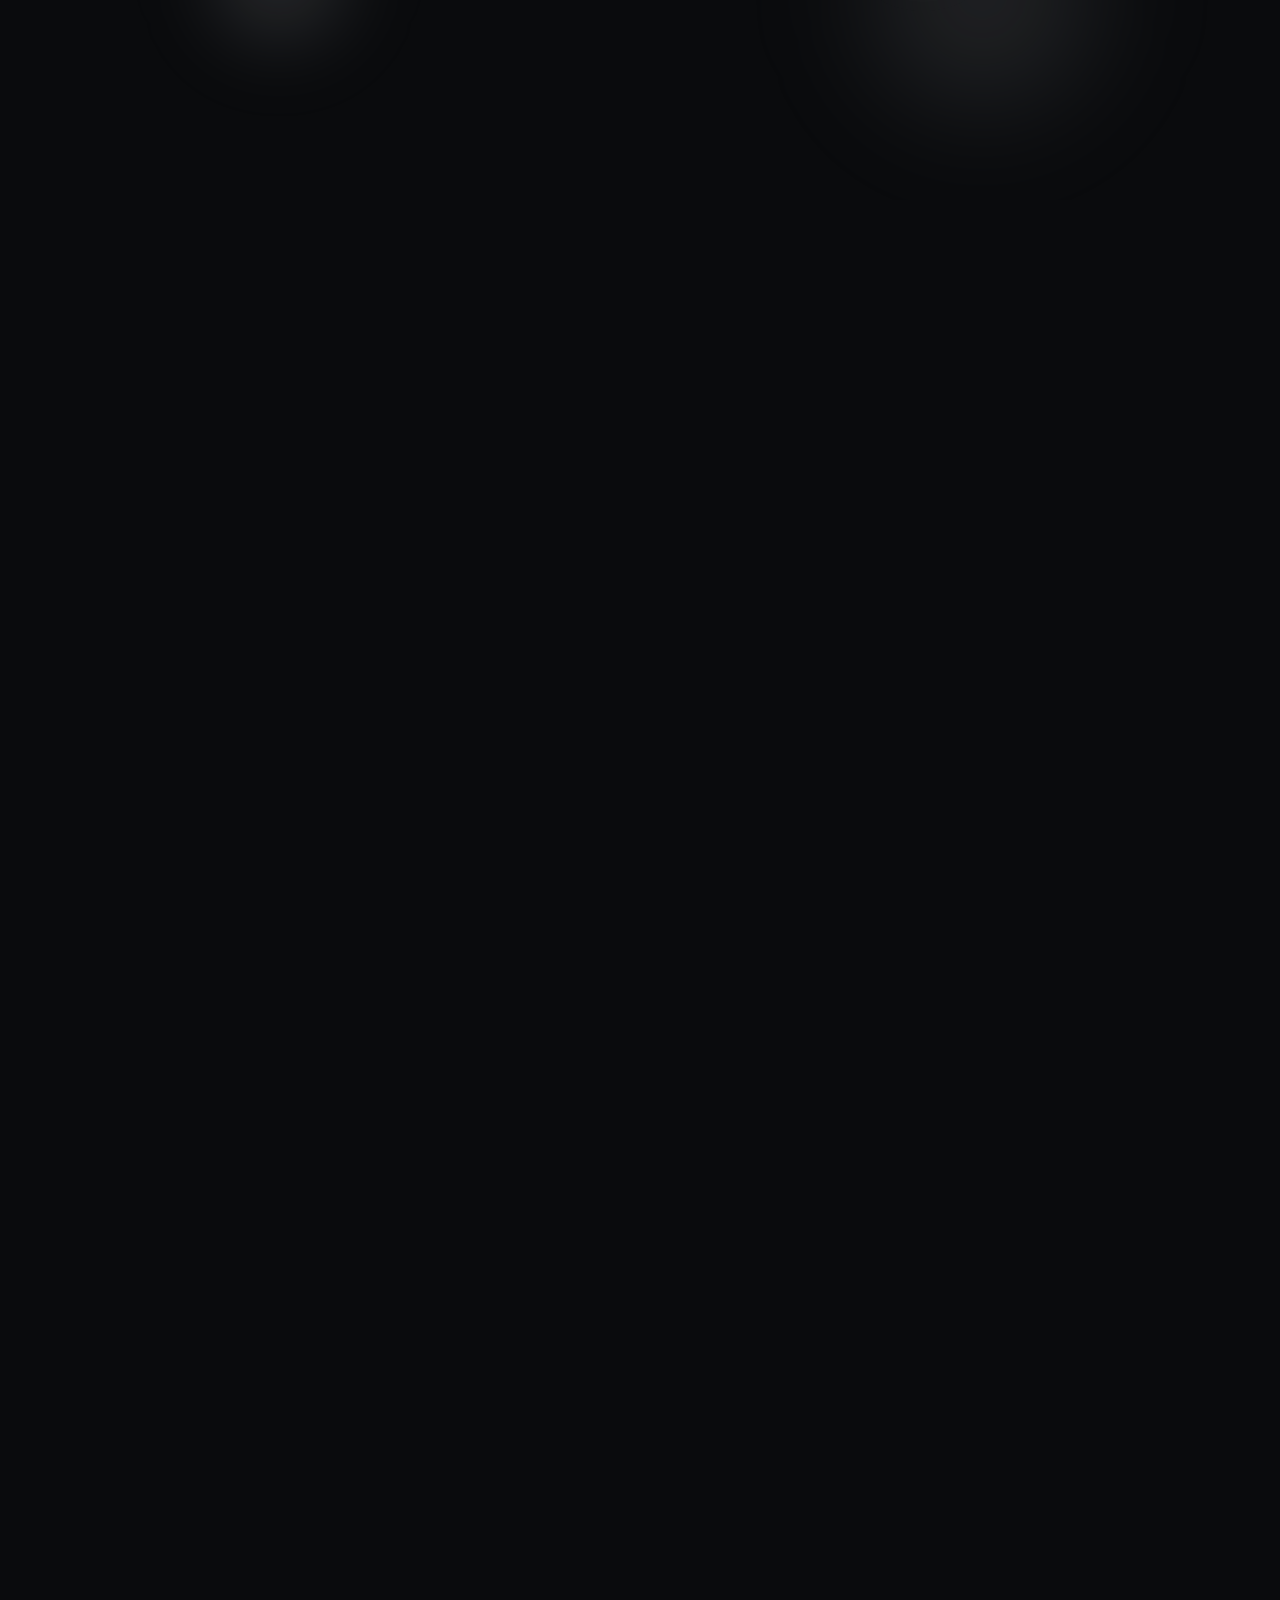
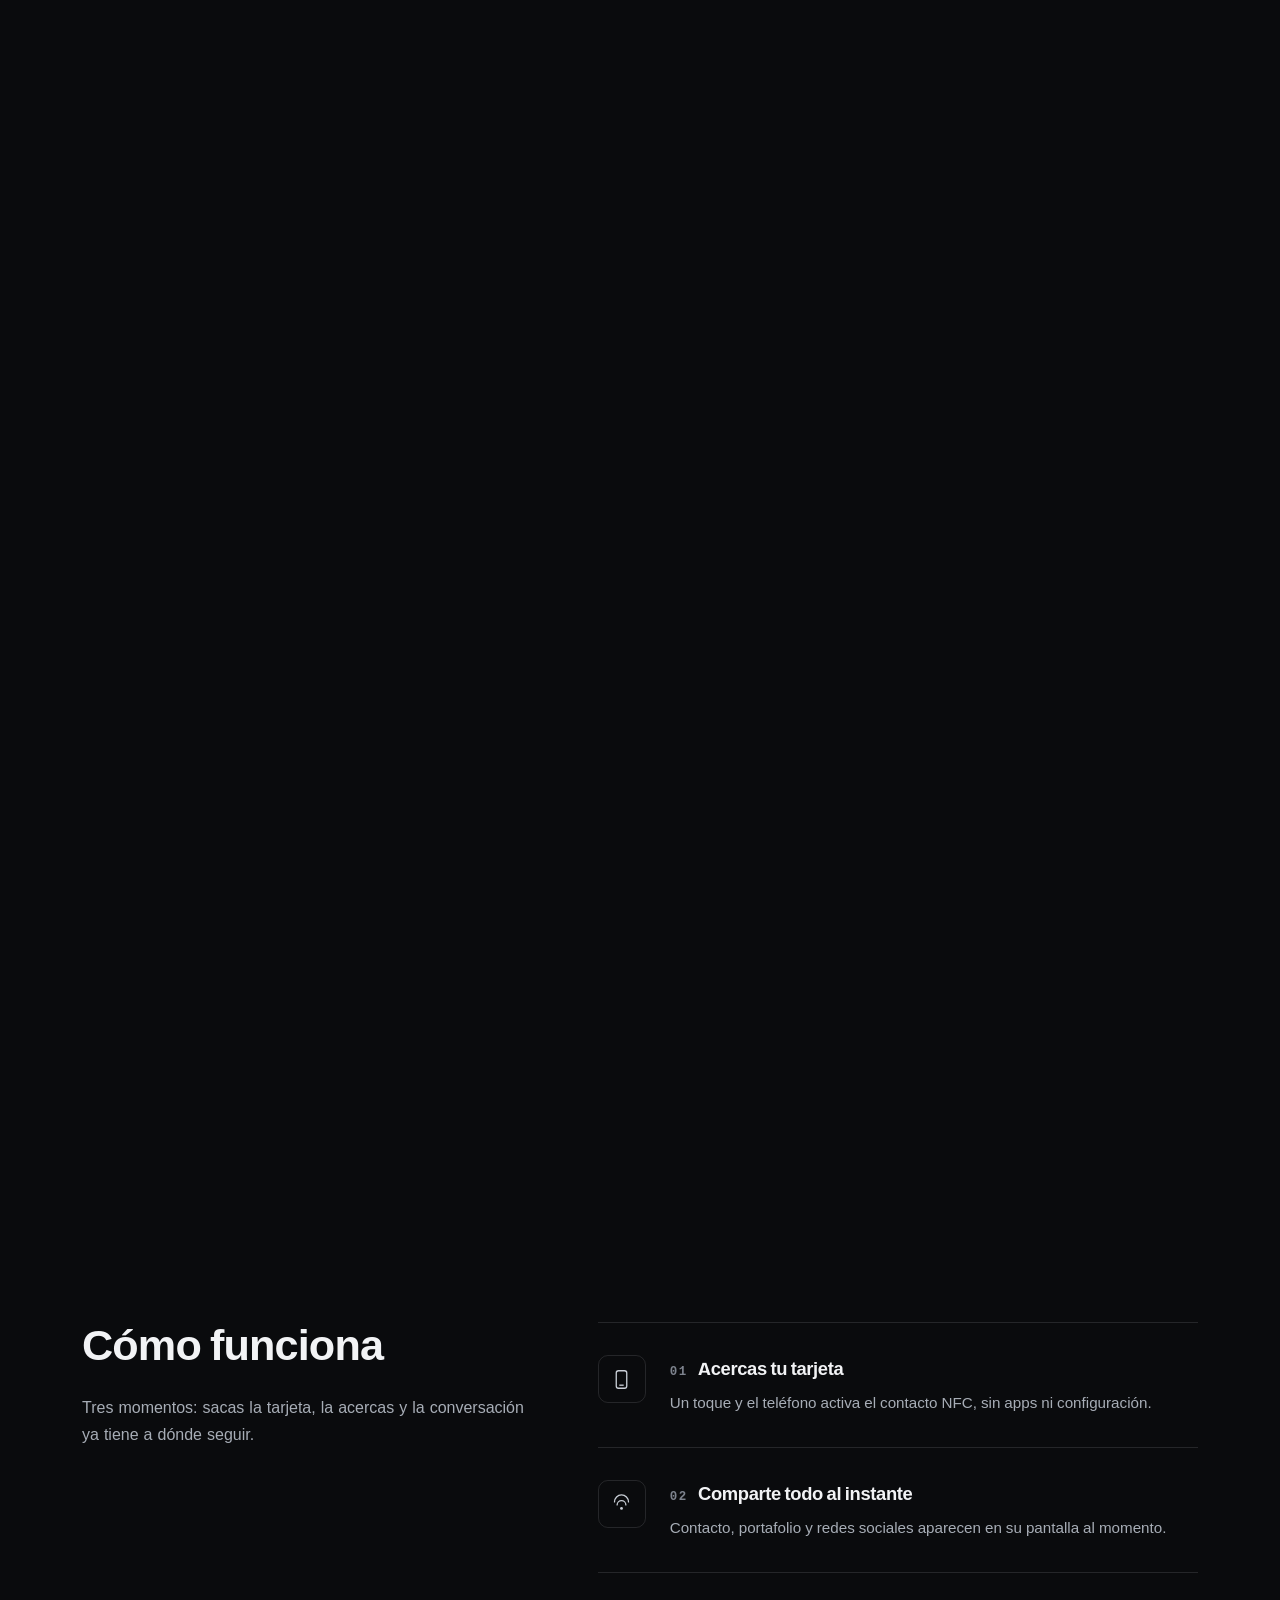
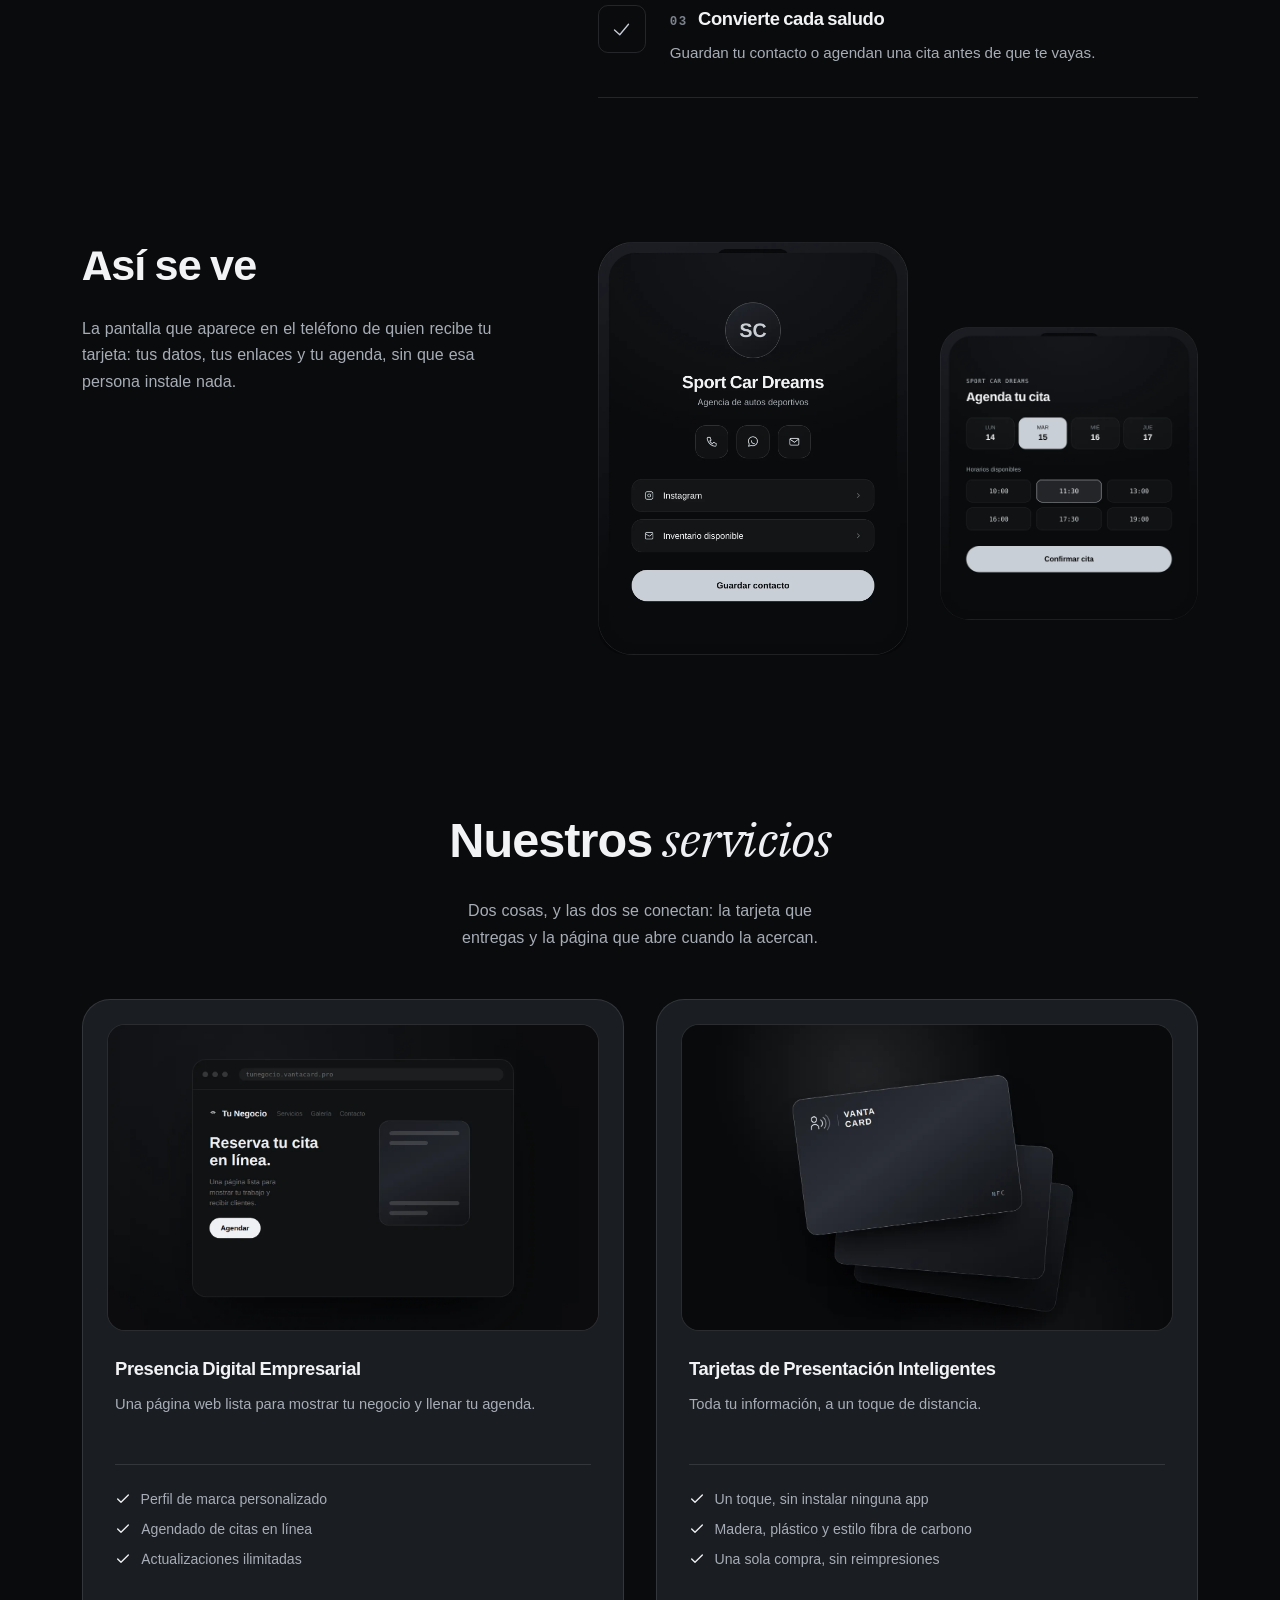
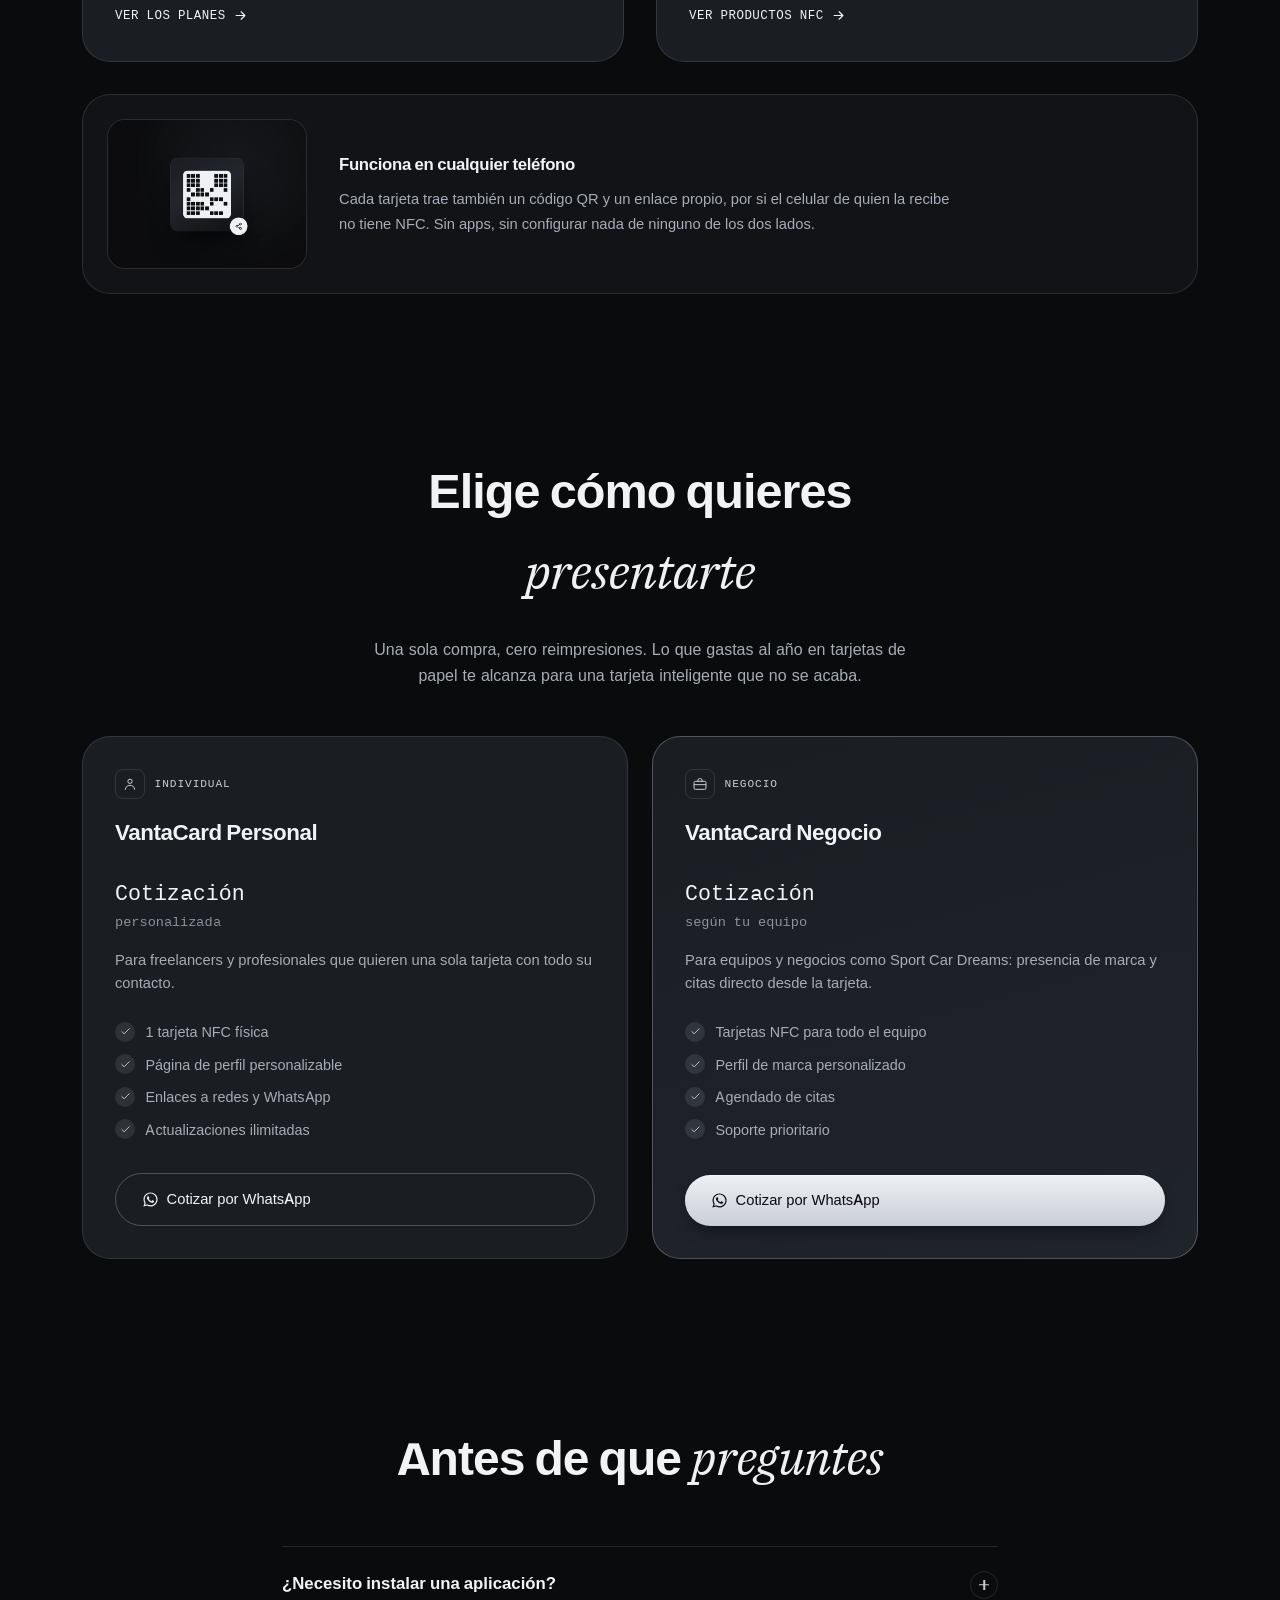
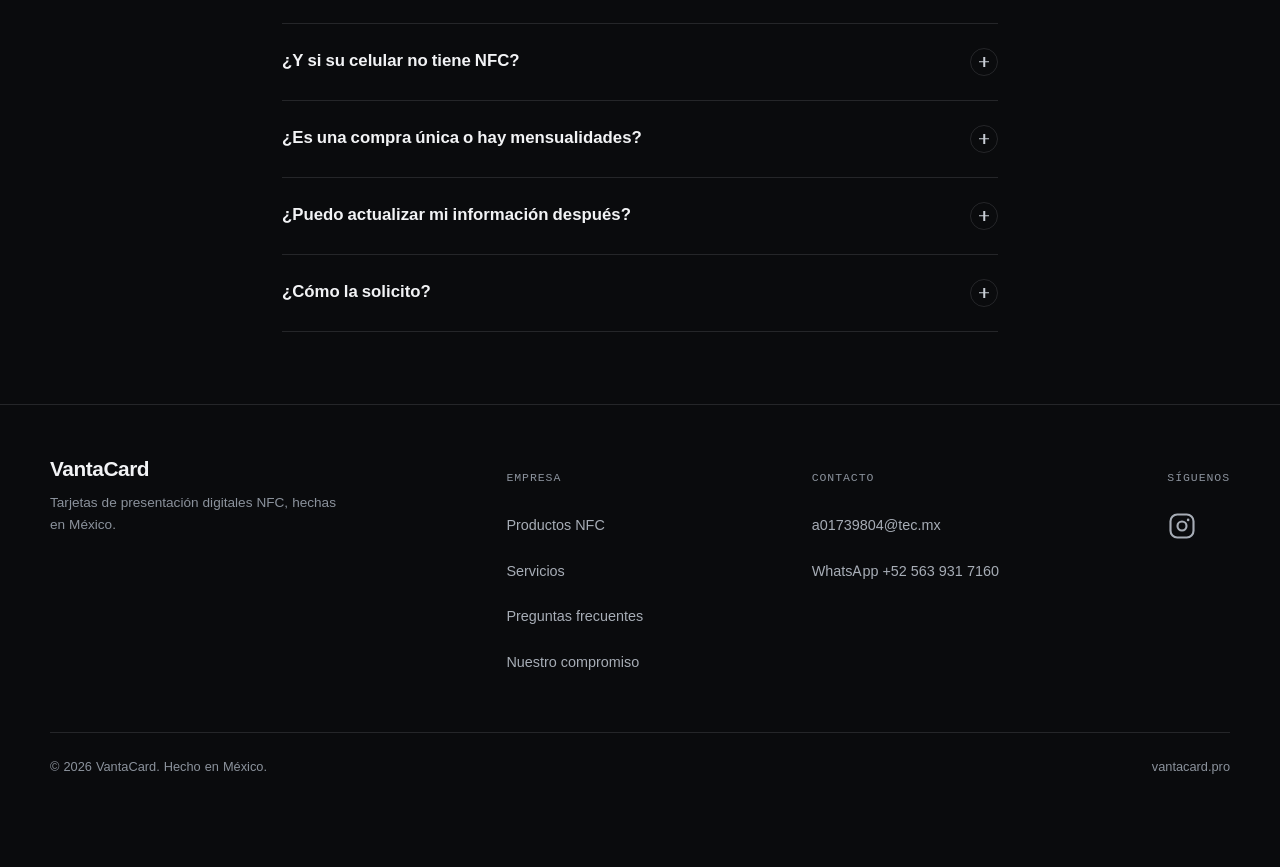
==== commit 9a836cb8: "Reconstruir "Nuestros servicios": dos fichas con contenido y una banda aparte La sección tenía cuatr" ====
--- a/vantacard-web/index.html
+++ b/vantacard-web/index.html
@@ -318,31 +318,59 @@
 
     <section class="offerings" id="servicios">
       <div class="offerings__head reveal-group">
-        <h2>Nuestros servicios</h2>
-      </div>
+        <h2>Nuestros <span class="accent-italic">servicios</span></h2>
+        <p class="offerings__lede">Dos cosas, y las dos se conectan: la tarjeta que entregas y la página que abre cuando la acercan.</p>
+      </div>
+
       <div class="offerings__grid">
+
         <article class="offerings__item reveal-up">
           <div class="offerings__media">
             <img src="assets/service-web.webp" alt="Vista de una página web de negocio con navegación, encabezado y botón para agendar" loading="lazy" width="1400" height="1080" />
           </div>
-          <h3>Presencia Digital Empresarial</h3>
-          <p>Una página web lista para mostrar tu negocio y llenar tu agenda.</p>
-        </article>
+          <div class="offerings__body">
+            <h3>Presencia Digital Empresarial</h3>
+            <p>Una página web lista para mostrar tu negocio y llenar tu agenda.</p>
+            <ul class="offerings__points">
+              <li><span class="offerings__tick"><svg viewBox="0 0 24 24" fill="none" stroke="currentColor" stroke-width="2" aria-hidden="true"><path d="M20 6 9 17l-5-5" stroke-linecap="round" stroke-linejoin="round"/></svg></span>Perfil de marca personalizado</li>
+              <li><span class="offerings__tick"><svg viewBox="0 0 24 24" fill="none" stroke="currentColor" stroke-width="2" aria-hidden="true"><path d="M20 6 9 17l-5-5" stroke-linecap="round" stroke-linejoin="round"/></svg></span>Agendado de citas en línea</li>
+              <li><span class="offerings__tick"><svg viewBox="0 0 24 24" fill="none" stroke="currentColor" stroke-width="2" aria-hidden="true"><path d="M20 6 9 17l-5-5" stroke-linecap="round" stroke-linejoin="round"/></svg></span>Actualizaciones ilimitadas</li>
+            </ul>
+            <a class="offerings__link" href="#planes">Ver los planes<svg class="offerings__arrow" viewBox="0 0 24 24" fill="none" stroke="currentColor" stroke-width="1.8" aria-hidden="true"><path d="M5 12h13M13 6l6 6-6 6" stroke-linecap="round" stroke-linejoin="round"/></svg></a>
+          </div>
+        </article>
+
         <article class="offerings__item reveal-up">
           <div class="offerings__media">
             <img src="assets/service-cards.webp" alt="Tres tarjetas VantaCard con NFC, flotando en cascada" loading="lazy" width="1400" height="1080" />
           </div>
-          <h3>Tarjetas de Presentación Inteligentes</h3>
-          <p>Toda tu información, a un toque de distancia.</p>
-        </article>
-        <article class="offerings__item reveal-up">
-          <div class="offerings__media">
-            <img src="assets/service-qr.webp" alt="Tarjeta VantaCard con un código QR y un ícono de compartir" loading="lazy" width="1400" height="1080" />
-          </div>
+          <div class="offerings__body">
+            <h3>Tarjetas de Presentación Inteligentes</h3>
+            <p>Toda tu información, a un toque de distancia.</p>
+            <ul class="offerings__points">
+              <li><span class="offerings__tick"><svg viewBox="0 0 24 24" fill="none" stroke="currentColor" stroke-width="2" aria-hidden="true"><path d="M20 6 9 17l-5-5" stroke-linecap="round" stroke-linejoin="round"/></svg></span>Un toque, sin instalar ninguna app</li>
+              <li><span class="offerings__tick"><svg viewBox="0 0 24 24" fill="none" stroke="currentColor" stroke-width="2" aria-hidden="true"><path d="M20 6 9 17l-5-5" stroke-linecap="round" stroke-linejoin="round"/></svg></span>Madera, plástico y estilo fibra de carbono</li>
+              <li><span class="offerings__tick"><svg viewBox="0 0 24 24" fill="none" stroke="currentColor" stroke-width="2" aria-hidden="true"><path d="M20 6 9 17l-5-5" stroke-linecap="round" stroke-linejoin="round"/></svg></span>Una sola compra, sin reimpresiones</li>
+            </ul>
+            <a class="offerings__link" href="catalogo.html">Ver productos NFC<svg class="offerings__arrow" viewBox="0 0 24 24" fill="none" stroke="currentColor" stroke-width="1.8" aria-hidden="true"><path d="M5 12h13M13 6l6 6-6 6" stroke-linecap="round" stroke-linejoin="round"/></svg></a>
+          </div>
+        </article>
+
+      </div>
+
+      <!-- Esto no es un tercer servicio: es una propiedad de los dos
+           de arriba, y ponerlo como tercera tarjeta hacía que la fila
+           se leyera como "web, tarjetas, y... una caracteristica".
+           Va como banda debajo, que es su lugar. -->
+      <aside class="offerings__note reveal-up">
+        <div class="offerings__note-media">
+          <img src="assets/service-qr.webp" alt="Tarjeta VantaCard con un código QR y un ícono de compartir" loading="lazy" width="1400" height="1080" />
+        </div>
+        <div class="offerings__note-body">
           <h3>Funciona en cualquier teléfono</h3>
-          <p>Cada tarjeta trae también un código QR y un enlace propio, por si el celular de quien la recibe no tiene NFC.</p>
-        </article>
-      </div>
+          <p>Cada tarjeta trae también un código QR y un enlace propio, por si el celular de quien la recibe no tiene NFC. Sin apps, sin configurar nada de ninguno de los dos lados.</p>
+        </div>
+      </aside>
     </section>
 
     <section class="services" id="planes">
--- a/vantacard-web/css/styles.css
+++ b/vantacard-web/css/styles.css
@@ -1199,7 +1199,27 @@
   }
 }
 
-/* ---------- Offerings (what we do) ---------- */
+/* Los enlaces de ancla dejaban el título del destino justo debajo de
+   la barra fija, que mide 77-79px: llegabas a la sección y lo primero
+   que leías era el segundo párrafo. Este margen de scroll la deja
+   completa. Va en los destinos de enlace, no en todo [id]. */
+#servicios,
+#planes,
+#faq,
+#contacto,
+#audiencia,
+#productos {
+  scroll-margin-top: 96px;
+}
+
+/* ---------- Offerings (what we do) ----------
+   Dos servicios reales lado a lado, y la compatibilidad como banda
+   aparte. Antes eran tres fichas iguales, pero la tercera no era un
+   servicio sino una propiedad de las otras dos, y la fila se leía
+   coja: una línea, una línea, tres líneas.
+   Cada ficha es una tarjeta completa —borde alrededor de todo, no
+   solo de la imagen— para que el texto no quede colgando fuera del
+   contenedor, que era lo que la hacía ver sin terminar. ---------- */
 .offerings {
   max-width: var(--max-width);
   margin: 0 auto;
@@ -1216,50 +1236,57 @@
   letter-spacing: -0.02em;
 }
 
+.offerings__lede {
+  max-width: 46ch;
+  margin: var(--space-2) auto 0;
+  color: var(--text-secondary);
+  line-height: 1.7;
+  text-wrap: balance;
+}
+
 .offerings__grid {
   display: grid;
-  grid-template-columns: repeat(3, 1fr);
+  grid-template-columns: repeat(2, 1fr);
   gap: var(--space-4);
 }
 
 @media (max-width: 900px) {
   .offerings__grid {
     grid-template-columns: 1fr;
-    max-width: 420px;
+    max-width: 460px;
     margin: 0 auto;
   }
 }
 
+/* Misma carcasa que .plan: las dos rejillas de tarjetas de la página
+   tienen que leerse como un solo sistema, no como dos inventos. */
 .offerings__item {
-  transition: transform 0.3s var(--ease-premium);
+  position: relative;
+  display: flex;
+  flex-direction: column;
+  background: var(--bg-card);
+  border: 1px solid var(--border);
+  border-radius: var(--radius-lg);
+  padding: var(--space-3);
+  transition: border-color 0.3s ease, transform 0.3s var(--ease-premium);
 }
 
 @media (hover: hover) and (pointer: fine) {
   .offerings__item:hover {
+    border-color: var(--border-strong);
     transform: translateY(-4px);
   }
 }
 
-.offerings__media {
-  position: relative;
-  aspect-ratio: 4 / 3;
-  border-radius: var(--radius-lg);
-  overflow: hidden;
-  background: var(--bg-card);
-  border: 1px solid var(--border);
-  margin-bottom: var(--space-3);
-}
-
-/* Same spotlight-ring mechanic as .plan, extended here so the two
-   card grids on the page feel like one system, not two. */
-.offerings__media::before {
+/* El anillo de luz pasa de la imagen a la tarjeta entera, igual que
+   en .plan, para que recorra el borde que ahora sí existe. */
+.offerings__item::before {
   content: "";
   position: absolute;
-  inset: 0;
-  z-index: 1;
+  inset: -1px;
   border-radius: inherit;
   padding: 1px;
-  background: radial-gradient(220px circle at var(--mx, 50%) var(--my, 50%), rgba(var(--accent-rgb), 0.5), transparent 65%);
+  background: radial-gradient(260px circle at var(--mx, 50%) var(--my, 50%), rgba(var(--accent-rgb), 0.55), transparent 65%);
   -webkit-mask: linear-gradient(#fff 0 0) content-box, linear-gradient(#fff 0 0);
   -webkit-mask-composite: xor;
   mask-composite: exclude;
@@ -1268,14 +1295,40 @@
   pointer-events: none;
 }
 
-.offerings__item:hover .offerings__media::before {
+.offerings__item:hover::before {
   opacity: 1;
+}
+
+.offerings__media {
+  position: relative;
+  aspect-ratio: 16 / 10;
+  border-radius: var(--radius-md);
+  overflow: hidden;
+  background: #101114;
+  border: 1px solid var(--border);
+  margin-bottom: var(--space-3);
 }
 
 .offerings__media img {
   width: 100%;
   height: 100%;
   object-fit: cover;
+  transition: transform 0.5s var(--ease-premium);
+}
+
+@media (hover: hover) and (pointer: fine) {
+  .offerings__item:hover .offerings__media img {
+    transform: scale(1.03);
+  }
+}
+
+/* El cuerpo crece y el enlace se va al fondo, así las dos fichas
+   terminan su flecha a la misma altura aunque el texto no mida igual. */
+.offerings__body {
+  display: flex;
+  flex-direction: column;
+  flex: 1;
+  padding: 0 var(--space-1);
 }
 
 .offerings__item h3 {
@@ -1283,9 +1336,142 @@
   margin-bottom: var(--space-1);
 }
 
-.offerings__item p {
+.offerings__item > .offerings__body > p {
   color: var(--text-secondary);
   font-size: 0.92rem;
+  line-height: 1.6;
+  /* Dos renglones reservados: una descripción cabe en uno y la otra
+     en dos según el ancho, y sin esto la regla horizontal de cada
+     ficha quedaba a distinta altura y las dos se veían desfasadas. */
+  min-height: 3.2em;
+}
+
+@media (max-width: 900px) {
+  .offerings__item > .offerings__body > p {
+    min-height: 0;
+  }
+}
+
+.offerings__points {
+  list-style: none;
+  margin: var(--space-3) 0 var(--space-3);
+  padding-top: var(--space-3);
+  border-top: 1px solid var(--border);
+  display: flex;
+  flex-direction: column;
+  gap: 0.6rem;
+}
+
+.offerings__points li {
+  display: flex;
+  align-items: flex-start;
+  gap: 0.6rem;
+  font-size: 0.88rem;
+  color: var(--text-secondary);
+  line-height: 1.45;
+}
+
+.offerings__tick {
+  flex-shrink: 0;
+  display: flex;
+  align-items: center;
+  justify-content: center;
+  width: 16px;
+  height: 16px;
+  margin-top: 0.15rem;
+  color: var(--accent-strong);
+}
+
+.offerings__tick svg {
+  width: 100%;
+  height: 100%;
+}
+
+/* Enlace, no botón: la decisión de la sección es seguir leyendo, y
+   dos botones más aquí competirían con los de los planes. */
+.offerings__link {
+  margin-top: auto;
+  display: inline-flex;
+  align-items: center;
+  gap: 0.45rem;
+  align-self: flex-start;
+  min-height: 44px;
+  font-family: var(--font-mono);
+  font-size: 0.78rem;
+  letter-spacing: 0.04em;
+  text-transform: uppercase;
+  color: var(--text-primary);
+  transition: color 0.2s ease;
+}
+
+.offerings__arrow {
+  width: 15px;
+  height: 15px;
+  transition: transform 0.25s var(--ease-premium);
+}
+
+@media (hover: hover) and (pointer: fine) {
+  .offerings__link:hover {
+    color: var(--accent);
+  }
+
+  .offerings__link:hover .offerings__arrow {
+    transform: translateX(4px);
+  }
+}
+
+/* La banda de compatibilidad: horizontal y más baja de tono que las
+   fichas, porque es una respuesta a una duda, no una tercera venta. */
+.offerings__note {
+  margin-top: var(--space-4);
+  display: grid;
+  grid-template-columns: 200px minmax(0, 1fr);
+  align-items: center;
+  gap: var(--space-4);
+  padding: var(--space-3);
+  border: 1px solid var(--border);
+  border-radius: var(--radius-lg);
+  background: rgba(26, 29, 34, 0.5);
+}
+
+.offerings__note-media {
+  aspect-ratio: 4 / 3;
+  border-radius: var(--radius-md);
+  overflow: hidden;
+  background: #101114;
+  border: 1px solid var(--border);
+}
+
+.offerings__note-media img {
+  width: 100%;
+  height: 100%;
+  object-fit: cover;
+}
+
+.offerings__note-body h3 {
+  font-size: 1.05rem;
+  margin-bottom: var(--space-1);
+}
+
+.offerings__note-body p {
+  color: var(--text-secondary);
+  font-size: 0.92rem;
+  line-height: 1.7;
+  max-width: 62ch;
+}
+
+@media (max-width: 720px) {
+  .offerings__note {
+    grid-template-columns: 1fr;
+    gap: var(--space-3);
+    max-width: 460px;
+    margin-left: auto;
+    margin-right: auto;
+  }
+
+  .offerings__note-media {
+    aspect-ratio: 16 / 10;
+  }
 }
 
 /* ---------- Services ---------- */
@@ -1895,6 +2081,10 @@
     font-size: 1.5rem;
   }
 
+  .offerings__lede {
+    font-size: 0.95rem;
+  }
+
   .pull-quote {
     font-size: 1.35rem;
   }
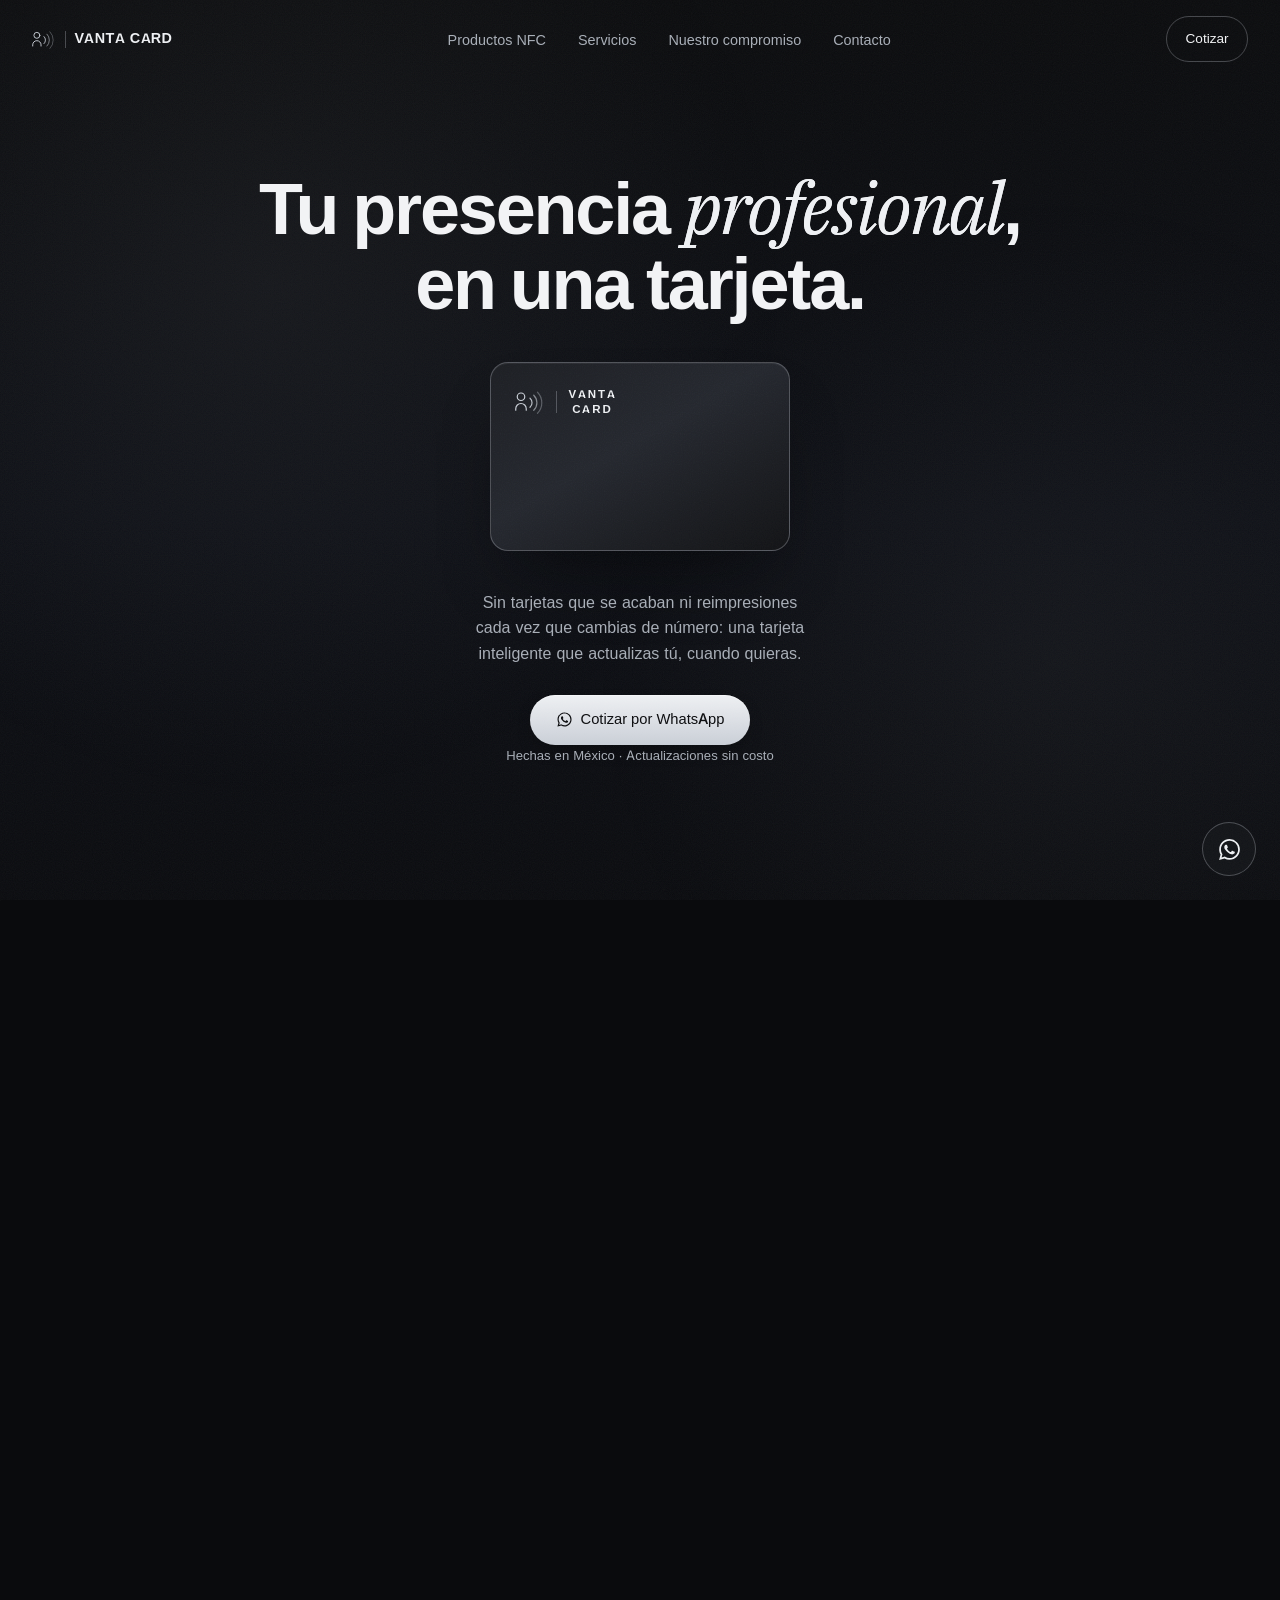
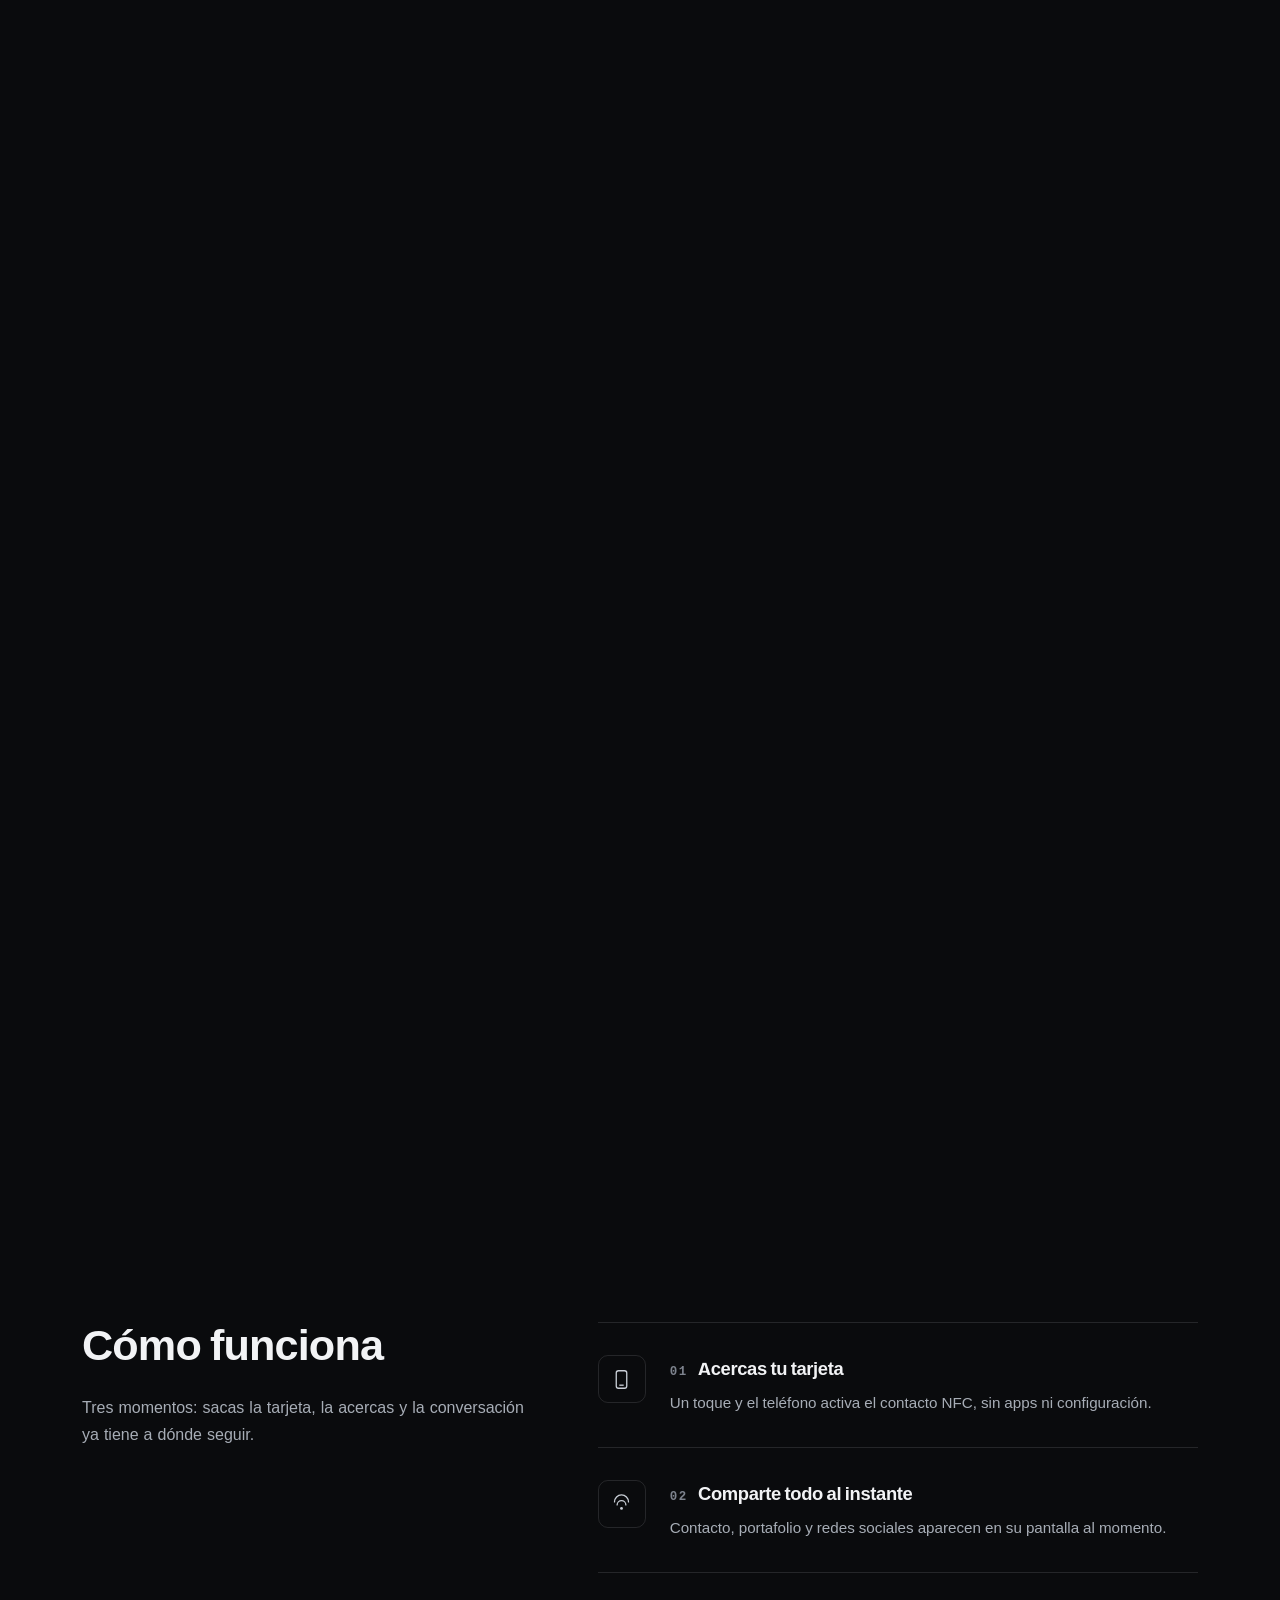
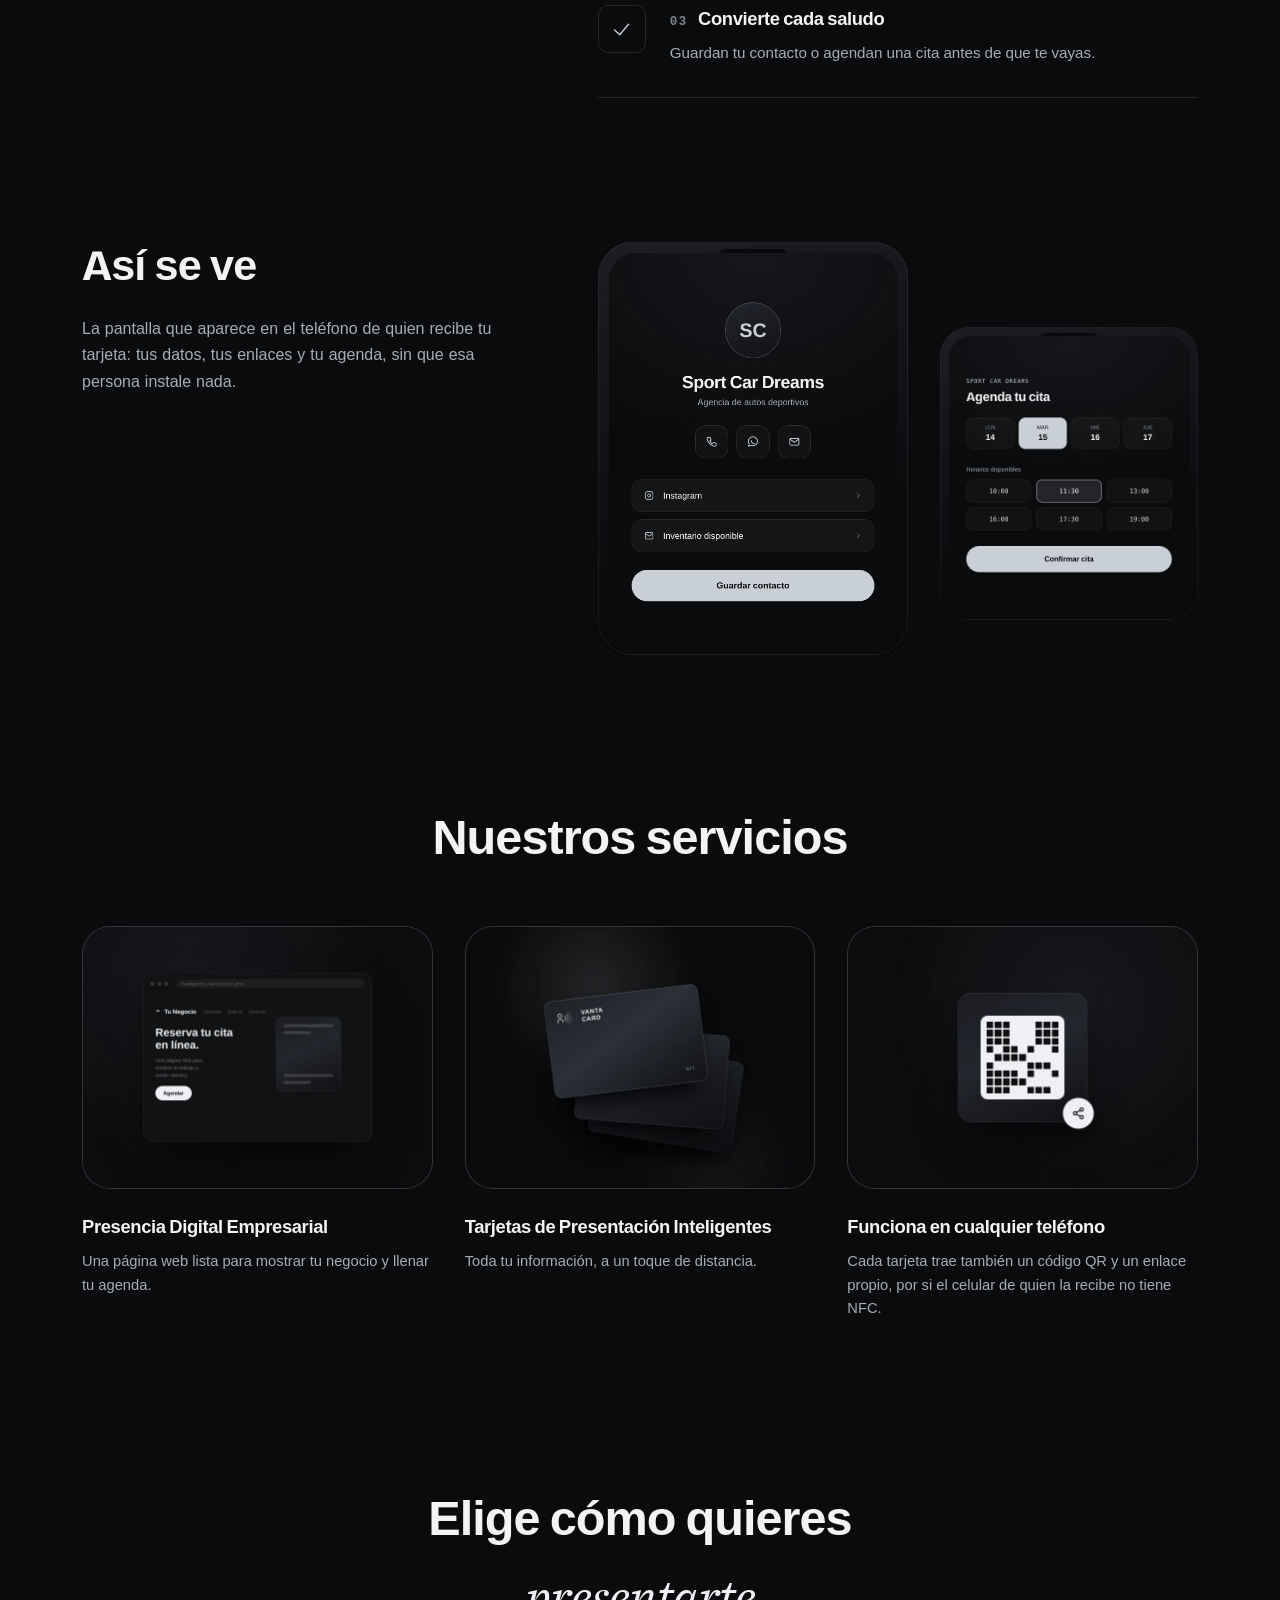
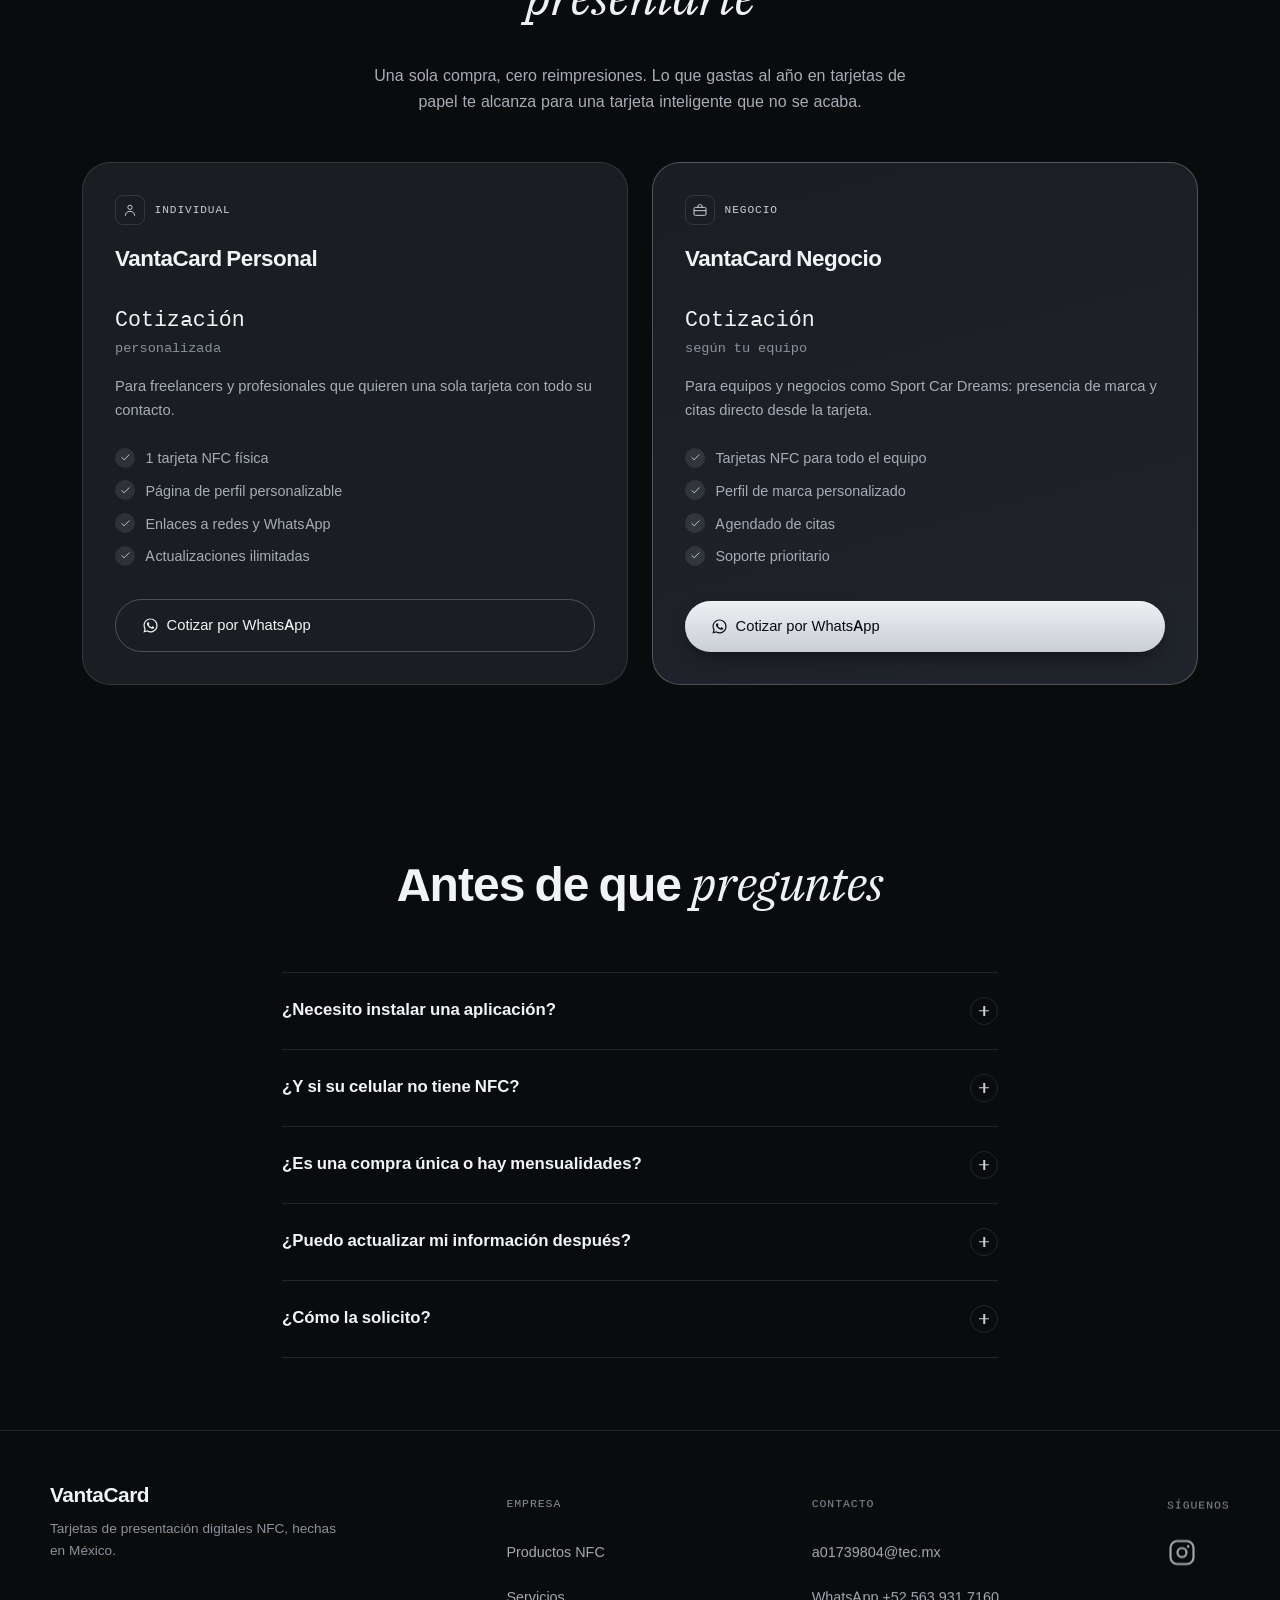
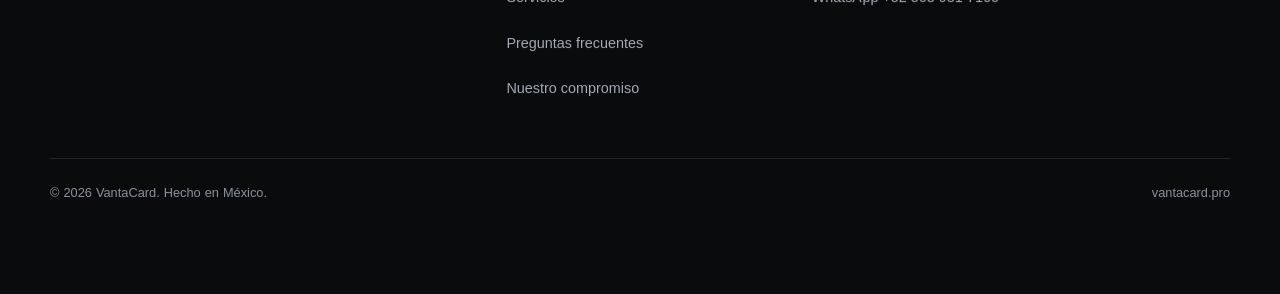
==== commit c9452bd6: "Dar aire al hero y revertir la reconstruccion de servicios Revertida la seccion "Nuestros servicios"" ====
--- a/vantacard-web/index.html
+++ b/vantacard-web/index.html
@@ -318,59 +318,31 @@
 
     <section class="offerings" id="servicios">
       <div class="offerings__head reveal-group">
-        <h2>Nuestros <span class="accent-italic">servicios</span></h2>
-        <p class="offerings__lede">Dos cosas, y las dos se conectan: la tarjeta que entregas y la página que abre cuando la acercan.</p>
-      </div>
-
+        <h2>Nuestros servicios</h2>
+      </div>
       <div class="offerings__grid">
-
         <article class="offerings__item reveal-up">
           <div class="offerings__media">
             <img src="assets/service-web.webp" alt="Vista de una página web de negocio con navegación, encabezado y botón para agendar" loading="lazy" width="1400" height="1080" />
           </div>
-          <div class="offerings__body">
-            <h3>Presencia Digital Empresarial</h3>
-            <p>Una página web lista para mostrar tu negocio y llenar tu agenda.</p>
-            <ul class="offerings__points">
-              <li><span class="offerings__tick"><svg viewBox="0 0 24 24" fill="none" stroke="currentColor" stroke-width="2" aria-hidden="true"><path d="M20 6 9 17l-5-5" stroke-linecap="round" stroke-linejoin="round"/></svg></span>Perfil de marca personalizado</li>
-              <li><span class="offerings__tick"><svg viewBox="0 0 24 24" fill="none" stroke="currentColor" stroke-width="2" aria-hidden="true"><path d="M20 6 9 17l-5-5" stroke-linecap="round" stroke-linejoin="round"/></svg></span>Agendado de citas en línea</li>
-              <li><span class="offerings__tick"><svg viewBox="0 0 24 24" fill="none" stroke="currentColor" stroke-width="2" aria-hidden="true"><path d="M20 6 9 17l-5-5" stroke-linecap="round" stroke-linejoin="round"/></svg></span>Actualizaciones ilimitadas</li>
-            </ul>
-            <a class="offerings__link" href="#planes">Ver los planes<svg class="offerings__arrow" viewBox="0 0 24 24" fill="none" stroke="currentColor" stroke-width="1.8" aria-hidden="true"><path d="M5 12h13M13 6l6 6-6 6" stroke-linecap="round" stroke-linejoin="round"/></svg></a>
-          </div>
-        </article>
-
+          <h3>Presencia Digital Empresarial</h3>
+          <p>Una página web lista para mostrar tu negocio y llenar tu agenda.</p>
+        </article>
         <article class="offerings__item reveal-up">
           <div class="offerings__media">
             <img src="assets/service-cards.webp" alt="Tres tarjetas VantaCard con NFC, flotando en cascada" loading="lazy" width="1400" height="1080" />
           </div>
-          <div class="offerings__body">
-            <h3>Tarjetas de Presentación Inteligentes</h3>
-            <p>Toda tu información, a un toque de distancia.</p>
-            <ul class="offerings__points">
-              <li><span class="offerings__tick"><svg viewBox="0 0 24 24" fill="none" stroke="currentColor" stroke-width="2" aria-hidden="true"><path d="M20 6 9 17l-5-5" stroke-linecap="round" stroke-linejoin="round"/></svg></span>Un toque, sin instalar ninguna app</li>
-              <li><span class="offerings__tick"><svg viewBox="0 0 24 24" fill="none" stroke="currentColor" stroke-width="2" aria-hidden="true"><path d="M20 6 9 17l-5-5" stroke-linecap="round" stroke-linejoin="round"/></svg></span>Madera, plástico y estilo fibra de carbono</li>
-              <li><span class="offerings__tick"><svg viewBox="0 0 24 24" fill="none" stroke="currentColor" stroke-width="2" aria-hidden="true"><path d="M20 6 9 17l-5-5" stroke-linecap="round" stroke-linejoin="round"/></svg></span>Una sola compra, sin reimpresiones</li>
-            </ul>
-            <a class="offerings__link" href="catalogo.html">Ver productos NFC<svg class="offerings__arrow" viewBox="0 0 24 24" fill="none" stroke="currentColor" stroke-width="1.8" aria-hidden="true"><path d="M5 12h13M13 6l6 6-6 6" stroke-linecap="round" stroke-linejoin="round"/></svg></a>
-          </div>
-        </article>
-
-      </div>
-
-      <!-- Esto no es un tercer servicio: es una propiedad de los dos
-           de arriba, y ponerlo como tercera tarjeta hacía que la fila
-           se leyera como "web, tarjetas, y... una caracteristica".
-           Va como banda debajo, que es su lugar. -->
-      <aside class="offerings__note reveal-up">
-        <div class="offerings__note-media">
-          <img src="assets/service-qr.webp" alt="Tarjeta VantaCard con un código QR y un ícono de compartir" loading="lazy" width="1400" height="1080" />
-        </div>
-        <div class="offerings__note-body">
+          <h3>Tarjetas de Presentación Inteligentes</h3>
+          <p>Toda tu información, a un toque de distancia.</p>
+        </article>
+        <article class="offerings__item reveal-up">
+          <div class="offerings__media">
+            <img src="assets/service-qr.webp" alt="Tarjeta VantaCard con un código QR y un ícono de compartir" loading="lazy" width="1400" height="1080" />
+          </div>
           <h3>Funciona en cualquier teléfono</h3>
-          <p>Cada tarjeta trae también un código QR y un enlace propio, por si el celular de quien la recibe no tiene NFC. Sin apps, sin configurar nada de ninguno de los dos lados.</p>
-        </div>
-      </aside>
+          <p>Cada tarjeta trae también un código QR y un enlace propio, por si el celular de quien la recibe no tiene NFC.</p>
+        </article>
+      </div>
     </section>
 
     <section class="services" id="planes">
--- a/vantacard-web/css/styles.css
+++ b/vantacard-web/css/styles.css
@@ -1212,14 +1212,7 @@
   scroll-margin-top: 96px;
 }
 
-/* ---------- Offerings (what we do) ----------
-   Dos servicios reales lado a lado, y la compatibilidad como banda
-   aparte. Antes eran tres fichas iguales, pero la tercera no era un
-   servicio sino una propiedad de las otras dos, y la fila se leía
-   coja: una línea, una línea, tres líneas.
-   Cada ficha es una tarjeta completa —borde alrededor de todo, no
-   solo de la imagen— para que el texto no quede colgando fuera del
-   contenedor, que era lo que la hacía ver sin terminar. ---------- */
+/* ---------- Offerings (what we do) ---------- */
 .offerings {
   max-width: var(--max-width);
   margin: 0 auto;
@@ -1236,57 +1229,50 @@
   letter-spacing: -0.02em;
 }
 
-.offerings__lede {
-  max-width: 46ch;
-  margin: var(--space-2) auto 0;
-  color: var(--text-secondary);
-  line-height: 1.7;
-  text-wrap: balance;
-}
-
 .offerings__grid {
   display: grid;
-  grid-template-columns: repeat(2, 1fr);
+  grid-template-columns: repeat(3, 1fr);
   gap: var(--space-4);
 }
 
 @media (max-width: 900px) {
   .offerings__grid {
     grid-template-columns: 1fr;
-    max-width: 460px;
+    max-width: 420px;
     margin: 0 auto;
   }
 }
 
-/* Misma carcasa que .plan: las dos rejillas de tarjetas de la página
-   tienen que leerse como un solo sistema, no como dos inventos. */
 .offerings__item {
+  transition: transform 0.3s var(--ease-premium);
+}
+
+@media (hover: hover) and (pointer: fine) {
+  .offerings__item:hover {
+    transform: translateY(-4px);
+  }
+}
+
+.offerings__media {
   position: relative;
-  display: flex;
-  flex-direction: column;
+  aspect-ratio: 4 / 3;
+  border-radius: var(--radius-lg);
+  overflow: hidden;
   background: var(--bg-card);
   border: 1px solid var(--border);
-  border-radius: var(--radius-lg);
-  padding: var(--space-3);
-  transition: border-color 0.3s ease, transform 0.3s var(--ease-premium);
-}
-
-@media (hover: hover) and (pointer: fine) {
-  .offerings__item:hover {
-    border-color: var(--border-strong);
-    transform: translateY(-4px);
-  }
-}
-
-/* El anillo de luz pasa de la imagen a la tarjeta entera, igual que
-   en .plan, para que recorra el borde que ahora sí existe. */
-.offerings__item::before {
+  margin-bottom: var(--space-3);
+}
+
+/* Same spotlight-ring mechanic as .plan, extended here so the two
+   card grids on the page feel like one system, not two. */
+.offerings__media::before {
   content: "";
   position: absolute;
-  inset: -1px;
+  inset: 0;
+  z-index: 1;
   border-radius: inherit;
   padding: 1px;
-  background: radial-gradient(260px circle at var(--mx, 50%) var(--my, 50%), rgba(var(--accent-rgb), 0.55), transparent 65%);
+  background: radial-gradient(220px circle at var(--mx, 50%) var(--my, 50%), rgba(var(--accent-rgb), 0.5), transparent 65%);
   -webkit-mask: linear-gradient(#fff 0 0) content-box, linear-gradient(#fff 0 0);
   -webkit-mask-composite: xor;
   mask-composite: exclude;
@@ -1295,40 +1281,14 @@
   pointer-events: none;
 }
 
-.offerings__item:hover::before {
+.offerings__item:hover .offerings__media::before {
   opacity: 1;
-}
-
-.offerings__media {
-  position: relative;
-  aspect-ratio: 16 / 10;
-  border-radius: var(--radius-md);
-  overflow: hidden;
-  background: #101114;
-  border: 1px solid var(--border);
-  margin-bottom: var(--space-3);
 }
 
 .offerings__media img {
   width: 100%;
   height: 100%;
   object-fit: cover;
-  transition: transform 0.5s var(--ease-premium);
-}
-
-@media (hover: hover) and (pointer: fine) {
-  .offerings__item:hover .offerings__media img {
-    transform: scale(1.03);
-  }
-}
-
-/* El cuerpo crece y el enlace se va al fondo, así las dos fichas
-   terminan su flecha a la misma altura aunque el texto no mida igual. */
-.offerings__body {
-  display: flex;
-  flex-direction: column;
-  flex: 1;
-  padding: 0 var(--space-1);
 }
 
 .offerings__item h3 {
@@ -1336,142 +1296,9 @@
   margin-bottom: var(--space-1);
 }
 
-.offerings__item > .offerings__body > p {
+.offerings__item p {
   color: var(--text-secondary);
   font-size: 0.92rem;
-  line-height: 1.6;
-  /* Dos renglones reservados: una descripción cabe en uno y la otra
-     en dos según el ancho, y sin esto la regla horizontal de cada
-     ficha quedaba a distinta altura y las dos se veían desfasadas. */
-  min-height: 3.2em;
-}
-
-@media (max-width: 900px) {
-  .offerings__item > .offerings__body > p {
-    min-height: 0;
-  }
-}
-
-.offerings__points {
-  list-style: none;
-  margin: var(--space-3) 0 var(--space-3);
-  padding-top: var(--space-3);
-  border-top: 1px solid var(--border);
-  display: flex;
-  flex-direction: column;
-  gap: 0.6rem;
-}
-
-.offerings__points li {
-  display: flex;
-  align-items: flex-start;
-  gap: 0.6rem;
-  font-size: 0.88rem;
-  color: var(--text-secondary);
-  line-height: 1.45;
-}
-
-.offerings__tick {
-  flex-shrink: 0;
-  display: flex;
-  align-items: center;
-  justify-content: center;
-  width: 16px;
-  height: 16px;
-  margin-top: 0.15rem;
-  color: var(--accent-strong);
-}
-
-.offerings__tick svg {
-  width: 100%;
-  height: 100%;
-}
-
-/* Enlace, no botón: la decisión de la sección es seguir leyendo, y
-   dos botones más aquí competirían con los de los planes. */
-.offerings__link {
-  margin-top: auto;
-  display: inline-flex;
-  align-items: center;
-  gap: 0.45rem;
-  align-self: flex-start;
-  min-height: 44px;
-  font-family: var(--font-mono);
-  font-size: 0.78rem;
-  letter-spacing: 0.04em;
-  text-transform: uppercase;
-  color: var(--text-primary);
-  transition: color 0.2s ease;
-}
-
-.offerings__arrow {
-  width: 15px;
-  height: 15px;
-  transition: transform 0.25s var(--ease-premium);
-}
-
-@media (hover: hover) and (pointer: fine) {
-  .offerings__link:hover {
-    color: var(--accent);
-  }
-
-  .offerings__link:hover .offerings__arrow {
-    transform: translateX(4px);
-  }
-}
-
-/* La banda de compatibilidad: horizontal y más baja de tono que las
-   fichas, porque es una respuesta a una duda, no una tercera venta. */
-.offerings__note {
-  margin-top: var(--space-4);
-  display: grid;
-  grid-template-columns: 200px minmax(0, 1fr);
-  align-items: center;
-  gap: var(--space-4);
-  padding: var(--space-3);
-  border: 1px solid var(--border);
-  border-radius: var(--radius-lg);
-  background: rgba(26, 29, 34, 0.5);
-}
-
-.offerings__note-media {
-  aspect-ratio: 4 / 3;
-  border-radius: var(--radius-md);
-  overflow: hidden;
-  background: #101114;
-  border: 1px solid var(--border);
-}
-
-.offerings__note-media img {
-  width: 100%;
-  height: 100%;
-  object-fit: cover;
-}
-
-.offerings__note-body h3 {
-  font-size: 1.05rem;
-  margin-bottom: var(--space-1);
-}
-
-.offerings__note-body p {
-  color: var(--text-secondary);
-  font-size: 0.92rem;
-  line-height: 1.7;
-  max-width: 62ch;
-}
-
-@media (max-width: 720px) {
-  .offerings__note {
-    grid-template-columns: 1fr;
-    gap: var(--space-3);
-    max-width: 460px;
-    margin-left: auto;
-    margin-right: auto;
-  }
-
-  .offerings__note-media {
-    aspect-ratio: 16 / 10;
-  }
 }
 
 /* ---------- Services ---------- */
@@ -1683,8 +1510,18 @@
   font-size: clamp(2.6rem, 6vw, 4.5rem);
   letter-spacing: -0.03em;
   line-height: 1.05;
-  max-width: 20ch;
-  margin: 0 auto var(--space-4);
+  /* 20ch partia el titular en tres renglones en escritorio: 230px de
+     titular sobre una pantalla de 900 dejaban al resto del hero sin
+     aire. Con 24ch caben dos. */
+  max-width: 24ch;
+  /* Texto centrado: sin esto los renglones quedan de largos muy
+     distintos y el bloque se ve desbalanceado. */
+  text-wrap: balance;
+  /* El ritmo del hero va escrito aqui y no con tokens: son cinco
+     bloques y lo que importa es que no queden a la misma distancia
+     unos de otros. Titular y tarjeta se separan mas; el boton y su
+     nota se pegan, porque son una sola cosa. */
+  margin: 0 auto clamp(1.75rem, 3vw, 2.5rem);
   /* Chrome shimmer: a bright band drifts across the headline, like
      light moving over brushed metal. */
   background: linear-gradient(
@@ -1720,7 +1557,7 @@
      places. */
   width: min(300px, 78vw);
   aspect-ratio: 1.586;
-  margin: 0 auto var(--space-4);
+  margin: 0 auto clamp(1.75rem, 3vw, 2.5rem);
   pointer-events: none;
 }
 
@@ -1728,15 +1565,16 @@
    does work — an eyebrow above the headline just reproduces the stock
    AI-SaaS hero shape. */
 .hero-note {
-  margin-top: var(--space-3);
+  margin-top: 0.75rem;
   font-size: 0.82rem;
   color: var(--text-tertiary);
 }
 
 .identity__inner p {
   max-width: 44ch;
-  margin: 0 auto var(--space-3);
+  margin: 0 auto clamp(1.5rem, 2.2vw, 1.75rem);
   color: var(--text-secondary);
+  text-wrap: balance;
 }
 
 /* Short laptop screens (1024x768 and similar): the hero fits every other
@@ -2059,7 +1897,11 @@
      La escala de espacio también baja: 4.5rem de aire entre secciones
      es proporción de monitor, no de teléfono. */
   :root {
-    --space-4: 1.5rem;
+    /* 1.75, no 1.5: --space-3 ya vale 1.5rem, y ponerlos iguales
+       fundia dos escalones en uno. Todo lo que separaba bloques con
+       --space-4 pasaba a separarlos igual que lo de dentro de un
+       bloque, y el resultado se leia amontonado. */
+    --space-4: 1.75rem;
     --space-5: 2.25rem;
     --space-6: 3rem;
     --space-7: 4.5rem;
@@ -2079,10 +1921,6 @@
   .services__head h2,
   .faq__head h2 {
     font-size: 1.5rem;
-  }
-
-  .offerings__lede {
-    font-size: 0.95rem;
   }
 
   .pull-quote {
